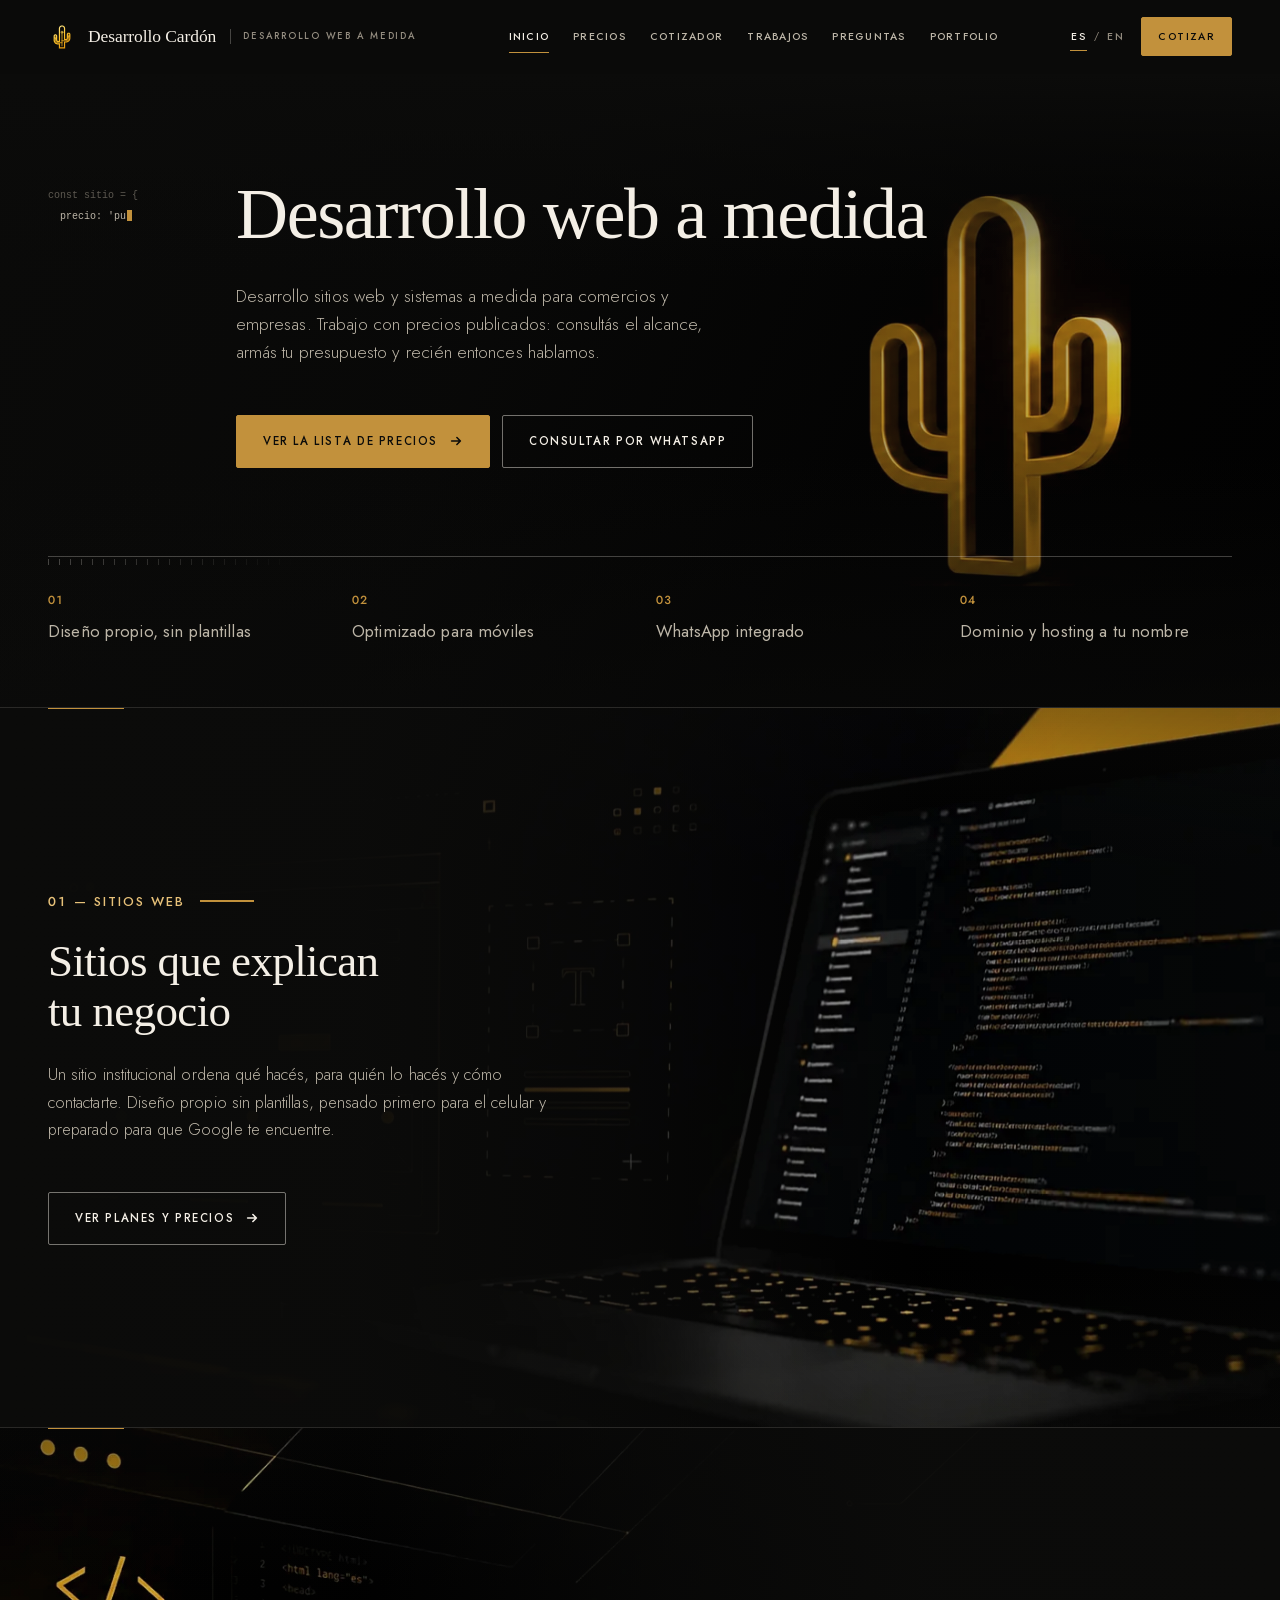
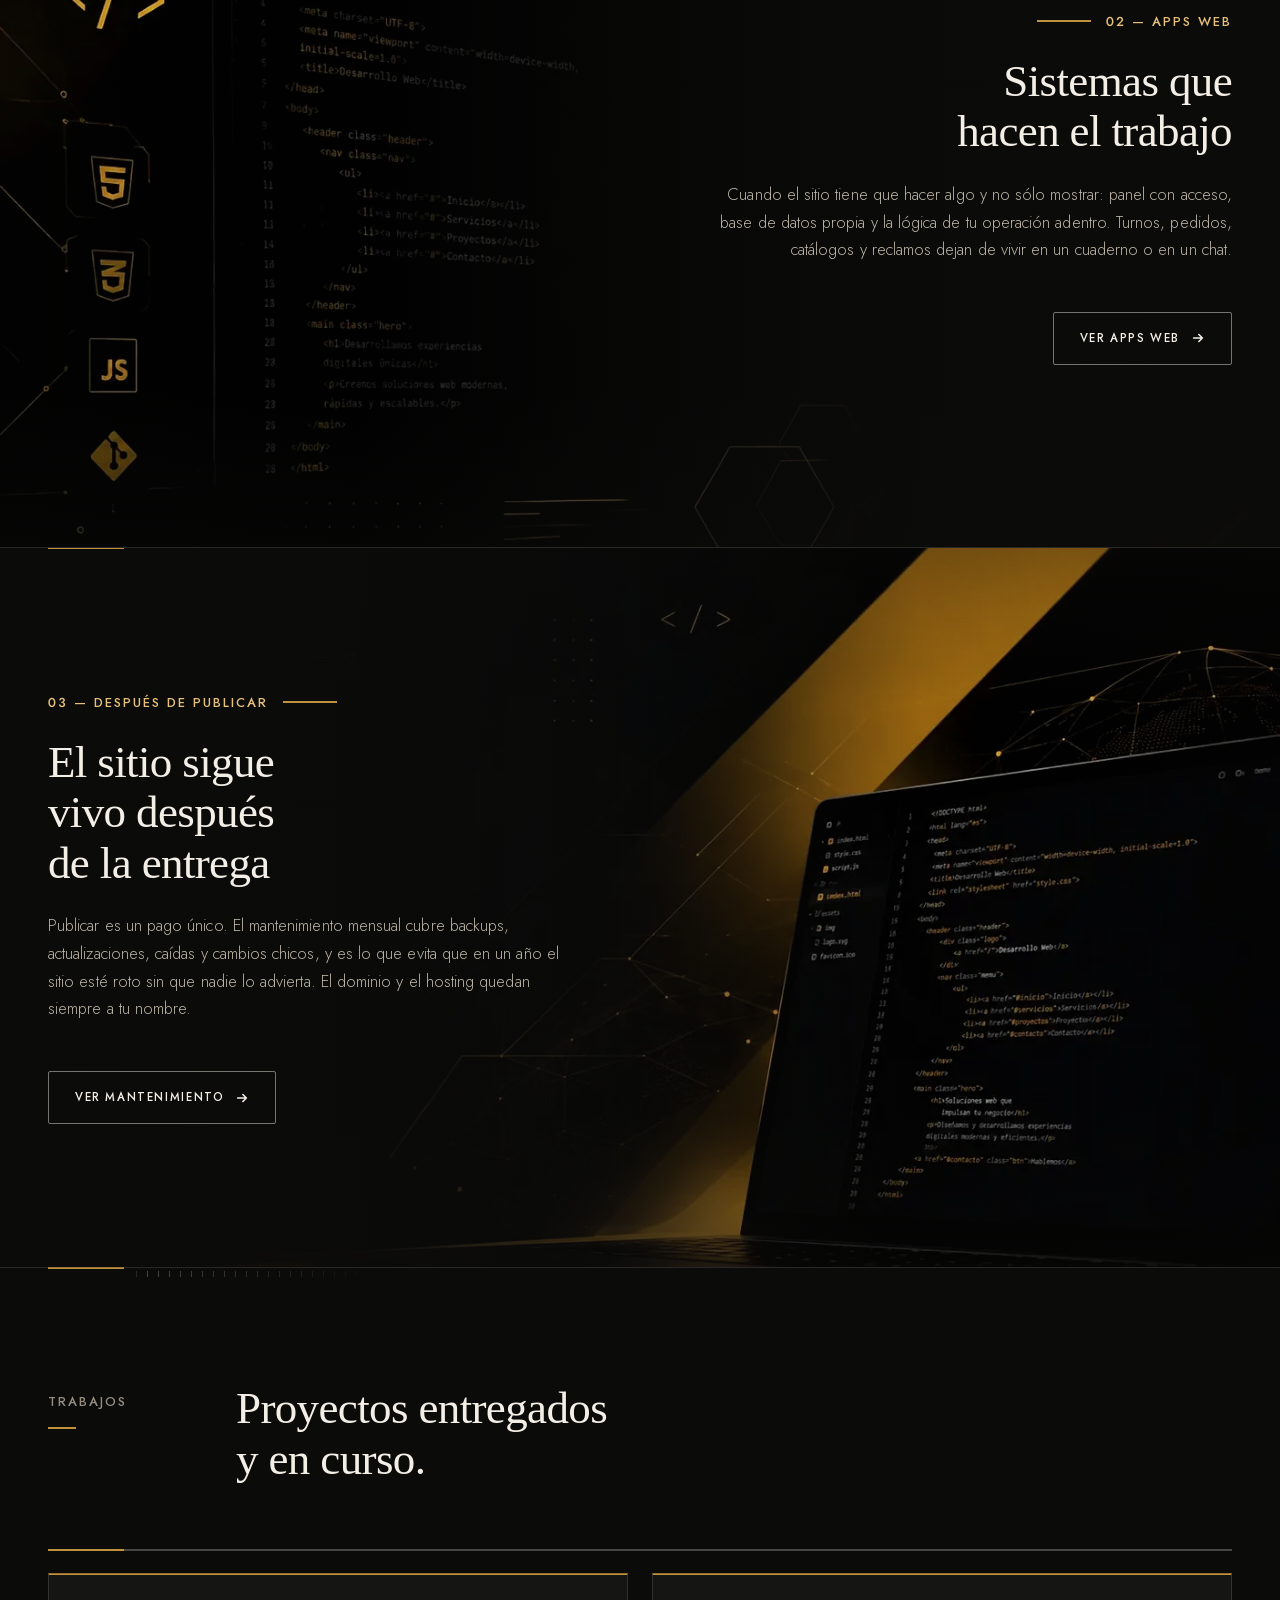
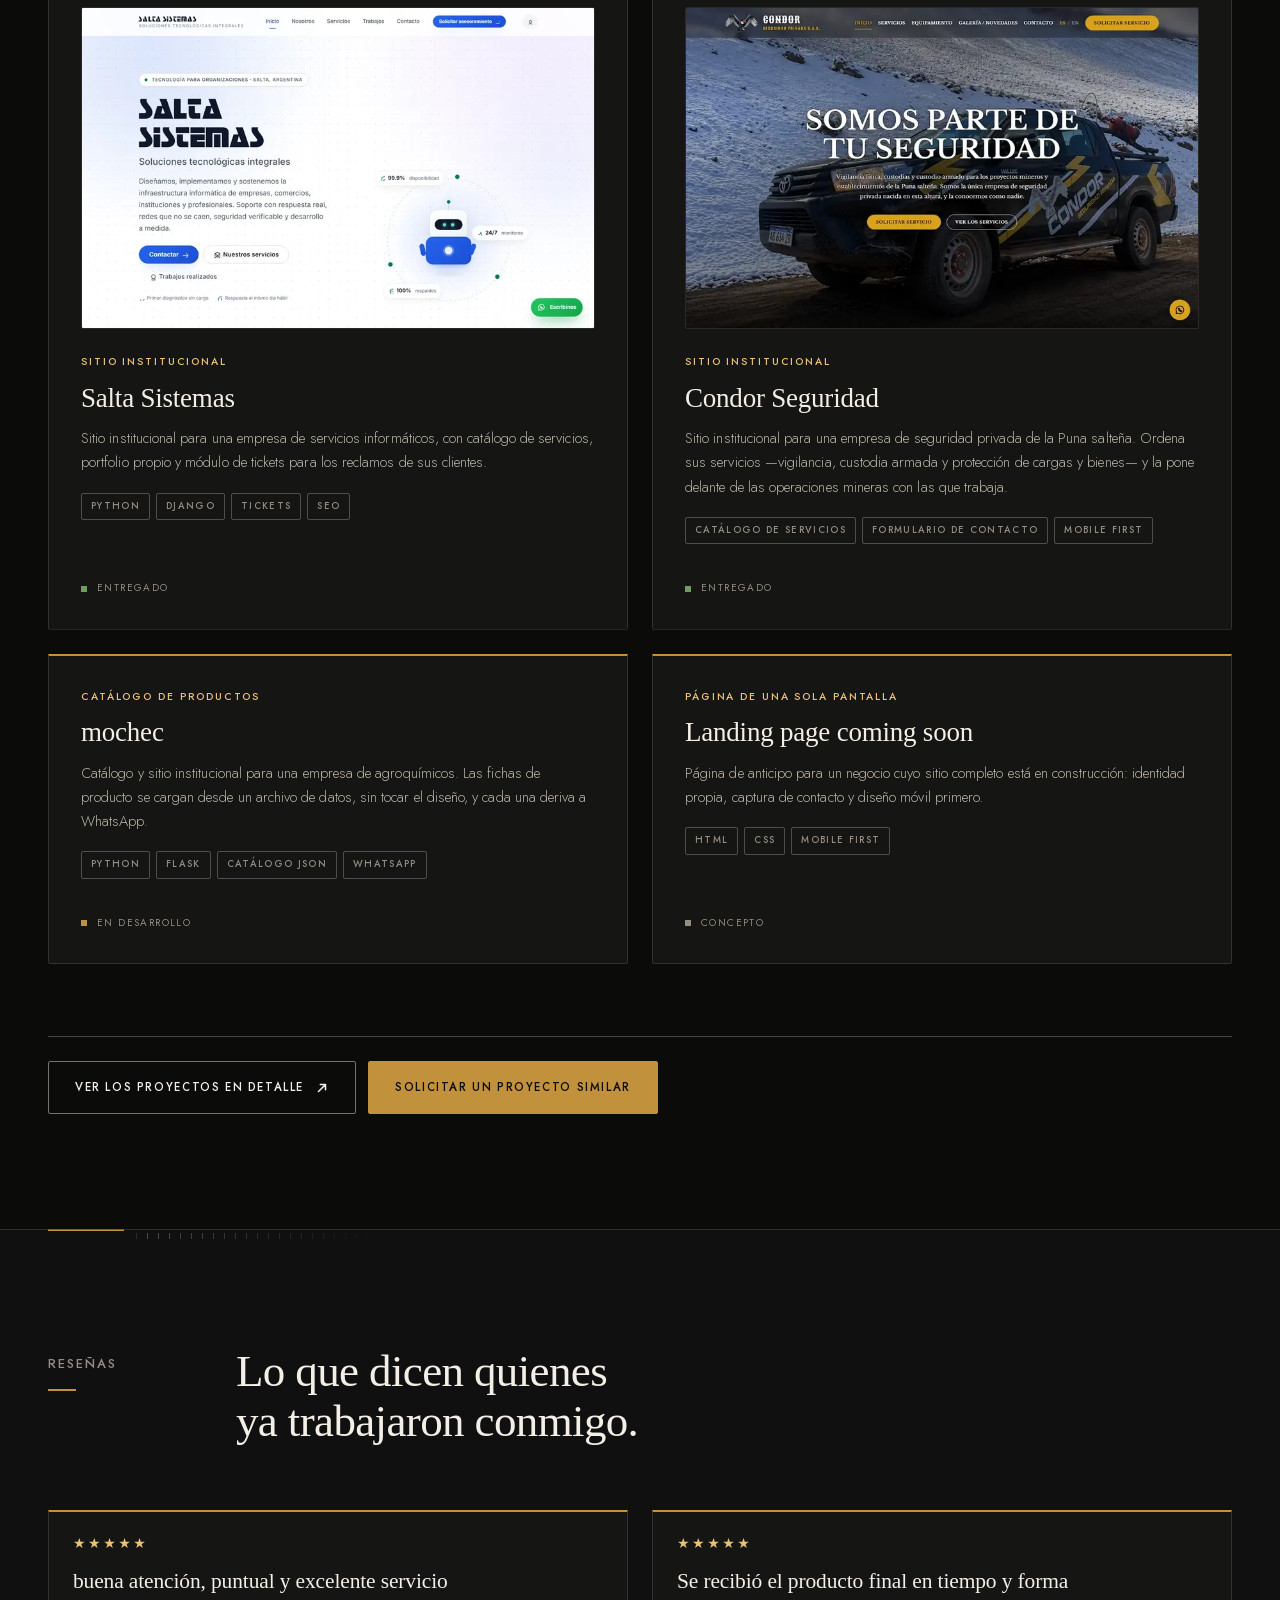
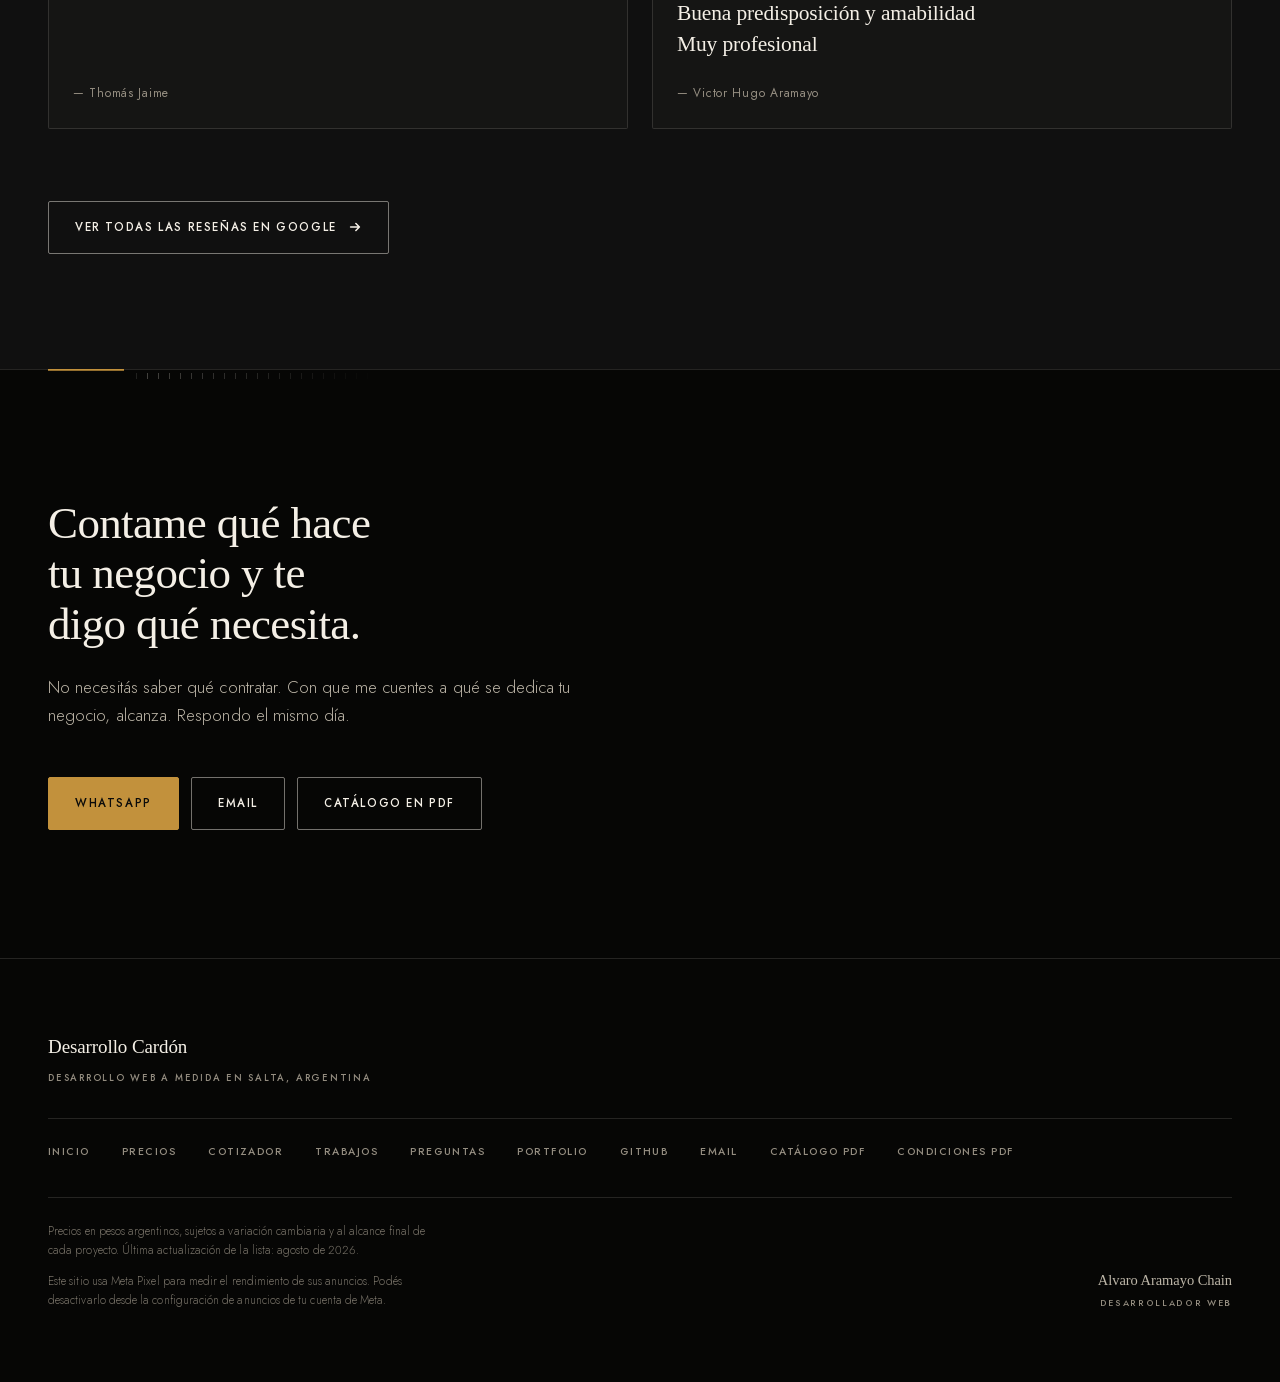
==== index.html @ 689a46a3 "Trabajos: separa lo entregado de lo que sigue en curso El titulo decia 'Proyectos realizados' con mo" ====
<!DOCTYPE html>
<html lang="es" class="no-js">
<head>
<meta charset="UTF-8">
<meta name="viewport" content="width=device-width, initial-scale=1.0">
<meta name="theme-color" content="#0B0B0A">

<title>Desarrollo web y sistemas a medida en Salta | Desarrollo Cardón</title>
<meta name="description" content="Desarrollo de sitios web institucionales y sistemas a medida para comercios y empresas, con precios publicados. Salta, Argentina.">
<link rel="canonical" href="https://desarrollocardon.com/">

<meta property="og:type" content="website">
<meta property="og:locale" content="es_AR">
<meta property="og:site_name" content="Desarrollo Cardón — Desarrollo web a medida">
<meta property="og:title" content="Desarrollo web a medida">
<meta property="og:description" content="Sitios web y sistemas a medida para comercios y empresas. Precios publicados y cotizador en línea.">
<meta property="og:url" content="https://desarrollocardon.com/">
<meta property="og:image" content="https://desarrollocardon.com/assets/og-cover.jpg">
<meta property="og:image:width" content="1200">
<meta property="og:image:height" content="630">
<meta name="twitter:card" content="summary_large_image">
<meta name="twitter:title" content="Desarrollo web a medida">
<meta name="twitter:description" content="Sitios web y sistemas a medida para comercios y empresas. Precios publicados y cotizador en línea.">
<meta name="twitter:image" content="https://desarrollocardon.com/assets/og-cover.jpg">

<link rel="icon" href="assets/logo.svg" type="image/svg+xml">
<link rel="icon" href="assets/favicon.ico" sizes="32x32">
<link rel="icon" href="assets/favicon-32.png" sizes="32x32" type="image/png">
<link rel="icon" href="assets/favicon-16.png" sizes="16x16" type="image/png">
<link rel="apple-touch-icon" href="assets/apple-touch-icon.png">

<link rel="preload" href="assets/fonts/jost-var.woff2" as="font" type="font/woff2" crossorigin>
<link rel="stylesheet" href="styles.css">

<script>
  /* Marca que hay JS ANTES del primer pintado: el CSS de animaciones
     sólo se aplica bajo .js, así que si el JS falla o está bloqueado
     el contenido se ve igual en vez de quedar invisible. */
  document.documentElement.className = 'js';
  setTimeout(function () {
    var h = document.documentElement;
    if (!h.classList.contains('reveal-ready')) h.classList.add('motion-off');
  }, 2500);
</script>

<!-- Meta Pixel. Va debajo del guardia de .js, que tiene que correr
     antes del primer pintado, y con defer para no bloquear el parseo.
     Registra PageView y los eventos del cotizador; el detalle esta en
     assets/metapixel.js. Este si deja cookie propia (_fbp). -->
<script defer src="assets/metapixel.js"></script>

<!-- Analitica. Va con defer: no bloquea la primera pintada ni cambia el
     orden de i18n.js y script.js, que siguen al final del body. Umami no
     usa cookies ni localStorage; el pixel de Meta, que va arriba, si deja
     una cookie propia. -->
<script defer src="https://cloud.umami.is/script.js" data-website-id="14271b89-4196-429c-a2cd-51047de8d7f0"></script>

<!-- Google tag (gtag.js) -->
<script async src="https://www.googletagmanager.com/gtag/js?id=AW-18130847876"></script>
<script>
  window.dataLayer = window.dataLayer || [];
  function gtag(){dataLayer.push(arguments);}
  gtag('js', new Date());
  gtag('config', 'AW-18130847876');
</script>

<!-- Event snippet for Contacto conversion page -->
<script>
function gtag_report_conversion(url) {
  var callback = function () {
    if (typeof(url) != 'undefined') {
      window.location = url;
    }
  };
  gtag('event', 'conversion', {
      'send_to': 'AW-18130847876/-tq5CPLGzqEdEISRu8VD',
      'event_callback': callback
  });
  return false;
}
</script>

<!-- Conversion "Contacto" de Google Ads en los enlaces de WhatsApp. Todos
     abren en pestana nueva, asi que se registra con un listener delegado
     que no frena la navegacion; cubre tambien los que arma script.js. -->
<script>
  document.addEventListener('click', function (ev) {
    var a = ev.target && ev.target.closest ? ev.target.closest('a[href]') : null;
    if (!a) return;
    var href = (a.getAttribute('href') || '').toLowerCase();
    if (/wa\.me|api\.whatsapp\.com|web\.whatsapp\.com/.test(href)) {
      gtag('event', 'conversion', { 'send_to': 'AW-18130847876/-tq5CPLGzqEdEISRu8VD' });
    }
  }, true);
</script>
</head>
<body>

<a class="skip" href="#contenido">Saltar al contenido</a>
<div class="rule-top" aria-hidden="true"><span id="progressBar"></span></div>

<header class="nav" id="nav">
  <div class="nav-inner">
    <a class="brand" href="./">
      <img class="brand-mark" src="assets/logo.svg" alt=""
           width="28" height="28" decoding="async">
      Desarrollo Cardón <span class="brand-thin">Desarrollo web a medida</span>
    </a>

    <button type="button" class="nav-toggle" id="navToggle"
            aria-expanded="false" aria-controls="menuPrincipal" aria-label="Menú">
      <span aria-hidden="true"></span><span aria-hidden="true"></span>
    </button>

    <nav class="menu" id="menuPrincipal" aria-label="Navegación principal">
      <a class="menu-b menu-link is-active" href="./" aria-current="page">Inicio</a>
      <a class="menu-b menu-link" href="precios/">Precios</a>
      <a class="menu-b menu-link" href="cotizador/">Cotizador</a>
      <a class="menu-b menu-link" href="trabajos/">Trabajos</a>
      <a class="menu-b menu-link" href="preguntas/">Preguntas</a>
      <a class="menu-b menu-link" href="https://alvaroaramayochain.github.io/" target="_blank" rel="noopener">Portfolio</a>
    </nav>

    <div class="nav-end">
      <div class="lang" role="group" aria-label="Idioma">
        <button type="button" class="lang-b" data-lang="es" lang="es">ES</button>
        <span class="lang-sep" aria-hidden="true">/</span>
        <button type="button" class="lang-b" data-lang="en" lang="en">EN</button>
      </div>
      <a class="btn btn-solid btn-sm" href="cotizador/">Cotizar</a>
    </div>
  </div>
</header>

<main id="contenido">

<section class="hero" id="top">
  <div class="hero-bg" aria-hidden="true">
    <img src="assets/bg/hero-marca.webp"
         srcset="assets/bg/hero-marca-1600.webp 1600w, assets/bg/hero-marca.webp 2560w"
         sizes="100vw" width="2560" height="1080" alt="" fetchpriority="high" decoding="async">
  </div>
  <div class="hero-in">
  <div class="hero-say">
    <div class="hero-code" id="heroCode" data-reveal="rise" aria-hidden="true"></div>

    <h1 class="display" data-reveal="mask">Desarrollo web a medida</h1>

    <p class="lead" data-reveal="rise" data-delay="1">
      Desarrollo sitios web y sistemas a medida para comercios y empresas.
      Trabajo con precios publicados: consultás el alcance, armás tu presupuesto
      y recién entonces hablamos.
    </p>

    <div class="hero-actions" data-reveal="rise" data-delay="2">
      <a class="btn btn-gold" href="precios/">
        Ver la lista de precios
        <svg class="ico-out" viewBox="0 0 16 16" aria-hidden="true"><path d="M3 8h10M9 4l4 4-4 4"/></svg>
      </a>
      <a class="btn btn-line" href="https://wa.me/543874832897?text=Hola%21%20Quiero%20consultar%20por%20un%20sitio%20web" target="_blank" rel="noopener" data-wa-en="Hi! I'd like to enquire about a website" data-umami-event="whatsapp">Consultar por WhatsApp</a>
    </div>
  </div>

  <ul class="hero-band" aria-label="Qué incluye el trabajo">
    <li data-reveal="rise" data-delay="0">Diseño propio, sin plantillas</li>
    <li data-reveal="rise" data-delay="1">Optimizado para móviles</li>
    <li data-reveal="rise" data-delay="2">WhatsApp integrado</li>
    <li data-reveal="rise" data-delay="3">Dominio y hosting a tu nombre</li>
  </ul>
  </div>
</section>

<section class="shot" id="sitios-info">
  <div class="shot-bg" aria-hidden="true">
    <img src="assets/bg/sitios.webp"
         srcset="assets/bg/sitios-1600.webp 1600w, assets/bg/sitios.webp 3200w"
         sizes="100vw" width="3200" height="1800" alt="" loading="lazy" decoding="async">
  </div>
  <div class="wrap shot-in">
    <p class="sec-idx" data-reveal="rise">01 — Sitios web</p>
    <h2 class="display-2" data-reveal="mask">Sitios que explican tu negocio</h2>
    <p class="shot-note" data-reveal="rise" data-delay="1">Un sitio institucional ordena qué hacés, para quién lo hacés y cómo contactarte. Diseño propio sin plantillas, pensado primero para el celular y preparado para que Google te encuentre.</p>
    <div class="shot-cta" data-reveal="rise" data-delay="2">
      <a class="btn btn-line" href="precios/#sitios">Ver planes y precios
        <svg class="ico-out" viewBox="0 0 16 16" aria-hidden="true"><path d="M3 8h10M9 4l4 4-4 4"/></svg>
      </a>
    </div>
  </div>
</section>

<section class="shot shot-alt" id="apps-info">
  <div class="shot-bg" aria-hidden="true">
    <img src="assets/bg/apps.webp"
         srcset="assets/bg/apps-1600.webp 1600w, assets/bg/apps.webp 3200w"
         sizes="100vw" width="3200" height="1800" alt="" loading="lazy" decoding="async">
  </div>
  <div class="wrap shot-in">
    <p class="sec-idx" data-reveal="rise">02 — Apps web</p>
    <h2 class="display-2" data-reveal="mask">Sistemas que hacen el trabajo</h2>
    <p class="shot-note" data-reveal="rise" data-delay="1">Cuando el sitio tiene que hacer algo y no sólo mostrar: panel con acceso, base de datos propia y la lógica de tu operación adentro. Turnos, pedidos, catálogos y reclamos dejan de vivir en un cuaderno o en un chat.</p>
    <div class="shot-cta" data-reveal="rise" data-delay="2">
      <a class="btn btn-line" href="precios/#apps">Ver apps web
        <svg class="ico-out" viewBox="0 0 16 16" aria-hidden="true"><path d="M3 8h10M9 4l4 4-4 4"/></svg>
      </a>
    </div>
  </div>
</section>

<section class="shot" id="hosting-info">
  <div class="shot-bg" aria-hidden="true">
    <img src="assets/bg/hosting.webp"
         srcset="assets/bg/hosting-1600.webp 1600w, assets/bg/hosting.webp 3200w"
         sizes="100vw" width="3200" height="1800" alt="" loading="lazy" decoding="async">
  </div>
  <div class="wrap shot-in">
    <p class="sec-idx" data-reveal="rise">03 — Después de publicar</p>
    <h2 class="display-2" data-reveal="mask">El sitio sigue vivo después de la entrega</h2>
    <p class="shot-note" data-reveal="rise" data-delay="1">Publicar es un pago único. El mantenimiento mensual cubre backups, actualizaciones, caídas y cambios chicos, y es lo que evita que en un año el sitio esté roto sin que nadie lo advierta. El dominio y el hosting quedan siempre a tu nombre.</p>
    <div class="shot-cta" data-reveal="rise" data-delay="2">
      <a class="btn btn-line" href="precios/#hosting">Ver mantenimiento
        <svg class="ico-out" viewBox="0 0 16 16" aria-hidden="true"><path d="M3 8h10M9 4l4 4-4 4"/></svg>
      </a>
    </div>
  </div>
</section>
<section class="band" id="trabajos" aria-labelledby="h-trab">
  <div class="wrap">
    <header class="sec">
      <p class="sec-idx" data-reveal="rise">Trabajos</p>
      <h2 id="h-trab" class="display-2" data-reveal="mask">Proyectos entregados y en curso.</h2>
    </header>

    <div class="works" data-stagger>

      <article class="work">
        <div class="work-shot">
          <img src="assets/trabajos/salta-sistemas.webp"
               srcset="assets/trabajos/salta-sistemas-800.webp 800w, assets/trabajos/salta-sistemas.webp 1200w"
               sizes="(min-width:840px) 560px, 88vw" alt="Salta Sistemas: captura del sitio institucional con módulo de tickets"
               width="1200" height="750" loading="lazy" decoding="async">
        </div>
        <p class="work-kind">Sitio institucional</p>
        <h3 class="work-name">Salta Sistemas</h3>
        <p class="work-desc">Sitio institucional para una empresa de servicios informáticos, con catálogo de servicios, portfolio propio y módulo de tickets para los reclamos de sus clientes.</p>
        <ul class="work-tags"><li>Python</li><li>Django</li><li>Tickets</li><li>SEO</li></ul>
        <p class="work-state"><span class="work-dot is-done" aria-hidden="true"></span>Entregado</p>
      </article>

      <article class="work">
        <div class="work-shot">
          <img src="assets/trabajos/condor-seguridad.webp"
               srcset="assets/trabajos/condor-seguridad-800.webp 800w, assets/trabajos/condor-seguridad.webp 1200w"
               sizes="(min-width:840px) 560px, 88vw" alt="Condor Seguridad: captura del sitio institucional"
               width="1200" height="750" loading="lazy" decoding="async">
        </div>
        <p class="work-kind">Sitio institucional</p>
        <h3 class="work-name">Condor Seguridad</h3>
        <p class="work-desc">Sitio institucional para una empresa de seguridad privada de la Puna salteña. Ordena sus servicios —vigilancia, custodia armada y protección de cargas y bienes— y la pone delante de las operaciones mineras con las que trabaja.</p>
        <ul class="work-tags"><li>Catálogo de servicios</li><li>Formulario de contacto</li><li>Mobile first</li></ul>
        <p class="work-state"><span class="work-dot is-done" aria-hidden="true"></span>Entregado</p>
      </article>

      <article class="work">
        <p class="work-kind">Catálogo de productos</p>
        <h3 class="work-name">mochec</h3>
        <p class="work-desc">Catálogo y sitio institucional para una empresa de agroquímicos. Las fichas de producto se cargan desde un archivo de datos, sin tocar el diseño, y cada una deriva a WhatsApp.</p>
        <ul class="work-tags"><li>Python</li><li>Flask</li><li>Catálogo JSON</li><li>WhatsApp</li></ul>
        <p class="work-state"><span class="work-dot is-wip" aria-hidden="true"></span>En desarrollo</p>
      </article>

      <article class="work">
        <p class="work-kind">Página de una sola pantalla</p>
        <h3 class="work-name">Landing page coming soon</h3>
        <p class="work-desc">Página de anticipo para un negocio cuyo sitio completo está en construcción: identidad propia, captura de contacto y diseño móvil primero.</p>
        <ul class="work-tags"><li>HTML</li><li>CSS</li><li>Mobile first</li></ul>
        <p class="work-state"><span class="work-dot is-concept" aria-hidden="true"></span>Concepto</p>
      </article>

    </div>

    <div class="works-foot">
      <a class="btn btn-line" href="trabajos/">
        Ver los proyectos en detalle
        <svg class="ico-out" viewBox="0 0 16 16" aria-hidden="true"><path d="M4 12L12 4M12 4H6M12 4V10"/></svg>
      </a>
      <a class="btn btn-gold" href="https://wa.me/543874832897?text=Hola%21%20Vi%20tus%20trabajos%20y%20quiero%20consultar%20por%20algo%20parecido" target="_blank" rel="noopener" data-wa-en="Hi! I saw your work and I'd like something similar" data-umami-event="whatsapp">Solicitar un proyecto similar</a>
    </div>
  </div>
</section><section class="band band-soft" id="resenas" aria-labelledby="h-res">
  <div class="wrap">
    <header class="sec">
      <p class="sec-idx" data-reveal="rise">Reseñas</p>
      <h2 id="h-res" class="display-2" data-reveal="mask">Lo que dicen quienes ya trabajaron conmigo.</h2>
    </header>

    <div class="reviews">
      <article class="rev" data-reveal="rise" data-delay="1">
        <p class="rev-stars" aria-label="5 de 5 estrellas"><span aria-hidden="true">★★★★★</span></p>
        <blockquote class="rev-quote">buena atención, puntual y excelente servicio</blockquote>
        <p class="rev-who">Thomás Jaime</p>
      </article>

      <article class="rev" data-reveal="rise" data-delay="2">
        <p class="rev-stars" aria-label="5 de 5 estrellas"><span aria-hidden="true">★★★★★</span></p>
        <blockquote class="rev-quote">Se recibió el producto final en tiempo y forma<br>Buena predisposición y amabilidad<br>Muy profesional</blockquote>
        <p class="rev-who">Victor Hugo Aramayo</p>
      </article>
    </div>

    <div class="sec-cta" data-reveal="rise" data-delay="3">
      <a class="btn btn-line" href="https://g.page/r/CV3smKA670ODEAI/review" target="_blank" rel="noopener" data-umami-event="resenas-google">
        Ver todas las reseñas en Google
        <svg class="ico-out" viewBox="0 0 16 16" aria-hidden="true"><path d="M3 8h10M9 4l4 4-4 4"/></svg>
      </a>
    </div>
  </div>
</section><section class="close" id="contacto" aria-labelledby="h-close">
  <div class="wrap close-in">
    <h2 id="h-close" class="display-2" data-reveal="mask">Contame qué hace tu negocio y te digo qué necesita.</h2>
    <p class="close-note" data-reveal="rise" data-delay="1">
      No necesitás saber qué contratar. Con que me cuentes a qué se dedica tu negocio,
      alcanza. Respondo el mismo día.
    </p>
    <div class="close-actions" data-reveal="rise" data-delay="2">
      <a class="btn btn-gold" href="https://wa.me/543874832897?text=Hola%21%20Quiero%20consultar%20por%20un%20sitio%20web" target="_blank" rel="noopener" data-wa-en="Hi! I'd like to ask about a website" data-umami-event="whatsapp">WhatsApp</a>
      <a class="btn btn-line" href="mailto:contacto@desarrollocardon.com?subject=Consulta%20por%20servicios%20web" data-mail-en="Enquiry about web services">Email</a>
      <a class="btn btn-line" href="catalogo.pdf" target="_blank" rel="noopener" data-umami-event="catalogo-pdf">Catálogo en PDF</a>
    </div>
  </div>
</section>
</main>

<a class="wafab" id="waFab" href="https://wa.me/543874832897?text=Hola%21%20Quiero%20consultar%20por%20un%20sitio%20web"
   target="_blank" rel="noopener" aria-label="Escribirme por WhatsApp" data-wa-en="Hi! I'd like to enquire about a website" data-umami-event="whatsapp">
  <svg viewBox="0 0 24 24" aria-hidden="true"><path d="M12 2a10 10 0 0 0-8.6 15.1L2 22l5-1.3A10 10 0 1 0 12 2zm5.3 14.1c-.2.6-1.3 1.2-1.8 1.2-.5.1-1 .1-1.7-.1-.4-.1-.9-.3-1.5-.6-2.6-1.2-4.3-3.9-4.5-4.1-.1-.2-1-1.4-1-2.6s.6-1.8.9-2.1c.2-.2.5-.3.7-.3h.5c.2 0 .4 0 .6.5l.8 1.9c.1.2.1.4 0 .6l-.3.5-.4.4c-.1.1-.3.3-.1.6.1.3.6 1.1 1.4 1.8 1 .9 1.8 1.1 2 1.2.3.1.4.1.6-.1l.8-1c.2-.2.4-.2.6-.1l1.8.9c.2.1.4.2.5.3s.1.6-.1 1.2z"/></svg>
  <span>WhatsApp</span>
</a>

<footer>
  <div class="wrap foot-in">
    <p class="foot-name">Desarrollo Cardón<span>Desarrollo web a medida en Salta, Argentina</span></p>
    <nav class="foot-links" aria-label="Enlaces">
      <a href="./">Inicio</a>
      <a href="precios/">Precios</a>
      <a href="cotizador/">Cotizador</a>
      <a href="trabajos/">Trabajos</a>
      <a href="preguntas/">Preguntas</a>
      <a href="https://alvaroaramayochain.github.io/" target="_blank" rel="noopener">Portfolio</a>
      <a href="https://github.com/AlvaroAramayoChain" target="_blank" rel="noopener">GitHub</a>
      <a href="mailto:contacto@desarrollocardon.com?subject=Consulta%20por%20servicios%20web" data-mail-en="Enquiry about web services">Email</a>
      <a href="catalogo.pdf" target="_blank" rel="noopener" data-umami-event="catalogo-pdf">Catálogo PDF</a>
      <a href="condiciones.pdf" target="_blank" rel="noopener" data-umami-event="condiciones-pdf">Condiciones PDF</a>
    </nav>
    <div class="foot-end">
      <div class="foot-fine">
        <p class="foot-legal">Precios en pesos argentinos, sujetos a variación cambiaria y al alcance final de cada proyecto. Última actualización de la lista: agosto de 2026.</p>
        <p class="foot-legal foot-priv">Este sitio usa Meta Pixel para medir el rendimiento de sus anuncios. Podés desactivarlo desde la configuración de anuncios de tu cuenta de Meta.</p>
      </div>
      <p class="foot-by">Alvaro Aramayo Chain<span>Desarrollador web</span></p>
    </div>
  </div>
</footer>

<script src="assets/i18n.js"></script>
<script src="script.js" defer></script>

<script type="application/ld+json">
{
  "@context": "https://schema.org",
  "@type": "ProfessionalService",
  "@id": "https://desarrollocardon.com/#negocio",
  "name": "Desarrollo Cardón",
  "alternateName": "Desarrollo Cardón — Desarrollo web a medida",
  "founder": { "@type": "Person", "name": "Alvaro Aramayo Chain", "jobTitle": "Desarrollador web" },
  "description": "Desarrollo de sitios web y sistemas a medida para comercios y empresas, con precios publicados.",
  "url": "https://desarrollocardon.com/",
  "image": "https://desarrollocardon.com/assets/og-cover.jpg",
  "email": "contacto@desarrollocardon.com",
  "telephone": "+543874832897",
  "priceRange": "$$",
  "areaServed": [
    { "@type": "City", "name": "Salta" },
    { "@type": "Country", "name": "Argentina" }
  ],
  "address": { "@type": "PostalAddress", "addressLocality": "Salta", "addressRegion": "Salta", "addressCountry": "AR" },
  "sameAs": [
    "https://github.com/AlvaroAramayoChain",
    "https://alvaroaramayochain.github.io/"
  ]
}
</script>
</body>
</html>
---- styles.css ----
/* ===========================================================
   ALVARO ARAMAYO CHAIN — Desarrollo web
   Dirección de diseño: ÍNDICE

   El negocio vende una sola cosa que nadie más ofrece: los precios
   están publicados. El diseño existe para que eso se vea antes de
   leerlo. De ahí sale todo el sistema:

   · TINTA Y LATÓN. Carbón cálido de base, texto hueso (nunca blanco
     puro: el blanco puro sobre negro es la firma de la plantilla) y
     un solo acento de latón. El latón dice valor, moneda, oficio.
   · DOS FAMILIAS. Serif old-style para titulares y nombres de plan;
     Jost geométrica para interfaz y para TODOS los números. El
     contraste entre las dos es la identidad, no un adorno.
   · RIEL AL MARGEN. Los rótulos numerados salen de la columna de
     texto y viven en un margen propio. Composición editorial
     asimétrica, no bloques centrados.
   · REGLA GRADUADA. Cada sección abre con una barra de latón y
     marcas de medición. Es el motivo de la casa y significa algo:
     medido, publicado, sin adivinanzas.
   · FILETES DE 1px COMO MATERIAL. Radio de 2px. Sin vidrio, sin
     glows, sin manchas de degradado. Es un índice, no una burbuja.
   =========================================================== */

/* ---------- TIPOGRAFÍA AUTOALOJADA ----------
   Jost va primero, antes que Century Gothic: es la única forma de que
   todos vean lo mismo. Un archivo variable de 27 KB, sin recursos
   externos: el sitio no depende de nadie. */
@font-face{
  font-family:'Jost';
  src:url('assets/fonts/jost-var.woff2') format('woff2-variations'),
      url('assets/fonts/jost-var.woff2') format('woff2');
  font-weight:300 700;
  font-style:normal;
  font-display:swap;
}

/* ---------- TOKENS ---------- */
:root{
  /* superficies: carbón cálido en capas. La profundidad sale del
     valor, nunca de un degradado decorativo */
  --ink:       #0B0B0A;
  --ink-2:     #101010;   /* banda apenas levantada */
  --ink-3:     #060605;   /* banda hundida */
  --surface:   #151514;   /* panel */
  --surface-2: #1E1E1C;   /* panel en estado activo */

  /* texto: hueso, no blanco. Es la decisión de color más importante
     del sitio y la que más lo aleja de una plantilla */
  --bone:      #F4EFE6;
  --bone-2:    #BDB6A8;
  --bone-3:    #948D80;   /* rótulos */

  /* filetes: hueso a baja opacidad. Son el material del sitio */
  --line:      rgba(244,239,230,.13);
  --line-2:    rgba(244,239,230,.26);
  --line-3:    rgba(244,239,230,.46);
  --line-full: rgba(244,239,230,.88);

  /* latón: aparece poco y siempre informa. Nunca rellena una sección */
  --brass:     #C2913C;
  --brass-hi:  #E7C179;   /* sobre tinta, para texto chico */
  --brass-dp:  #7E5C1F;
  --brass-wash:rgba(194,145,60,.075);
  --on-brass:  #0B0B0A;   /* el botón primario lleva texto de tinta */

  /* estados */
  --ok:        #6E9C63;
  --warn:      #C09140;

  /* dos familias y nada más.
     Serif old-style: Iowan y Palatino cubren Mac y Windows, Georgia
     cubre el resto. Todas son de proporción humanista y ninguna
     necesita descargarse. */
  --serif:'Iowan Old Style','Palatino Linotype',Palatino,'Book Antiqua',
          Georgia,'Times New Roman',serif;
  --sans:'Jost','Century Gothic','URW Gothic',system-ui,-apple-system,
         'Segoe UI',sans-serif;
  /* tercera familia, de uso unico: la columna de codigo del hero. El codigo
     escrito en una geometrica no se lee como codigo y no alinea. */
  --mono:ui-monospace,'SF Mono','Cascadia Mono','Segoe UI Mono',Consolas,
         'Liberation Mono',Menlo,monospace;

  /* ritmo vertical */
  --s1:4px;  --s2:8px;  --s3:12px; --s4:16px;
  --s5:24px; --s6:32px; --s7:48px; --s8:72px;
  --s9:104px; --s10:140px;

  --r:2px;
  --pad:28px;
  --maxw:1240px;
  --rail:168px;           /* el margen numerado */

  --t-fast:.16s;
  --t-mid:.34s;
  --t-slow:.7s;
  --ease:cubic-bezier(.22,.68,.28,1);
  --ease-out:cubic-bezier(.16,1,.3,1);
}

*{box-sizing:border-box;}
html{
  scroll-behavior:smooth;scroll-padding-top:96px;
  background:var(--ink);
  -webkit-text-size-adjust:100%;
}
body{
  margin:0;background:var(--ink);color:var(--bone-2);
  font-family:var(--sans);
  font-size:16px;line-height:1.65;font-weight:400;
  letter-spacing:.004em;
  -webkit-font-smoothing:antialiased;-moz-osx-font-smoothing:grayscale;
  overflow-x:hidden;
  font-variant-numeric:tabular-nums;
}
h1,h2,h3{margin:0;font-weight:400;color:var(--bone);}
p{margin:0;}
ul,ol,dl,dd{margin:0;padding:0;}
li{list-style:none;}
a{color:inherit;text-decoration:none;}
button{font:inherit;color:inherit;background:none;border:0;cursor:pointer;}
fieldset{border:0;margin:0;padding:0;min-width:0;}
::selection{background:var(--brass);color:var(--on-brass);}

.wrap{max-width:var(--maxw);margin:0 auto;padding:0 var(--pad);}
.sr-only{
  position:absolute;width:1px;height:1px;padding:0;margin:-1px;
  overflow:hidden;clip:rect(0 0 0 0);white-space:nowrap;border:0;
}
.skip{
  position:absolute;left:-999px;top:0;z-index:200;
  background:var(--brass);color:var(--on-brass);
  padding:13px 20px;font-weight:500;
  font-size:12px;letter-spacing:.09em;text-transform:uppercase;
}
.skip:focus{left:8px;top:8px;}

/* ===========================================================
   ESCALA TIPOGRÁFICA
   Los titulares son serif: es lo primero que separa este sitio de
   una landing armada con componentes. Los números son geométricos
   y tabulares, porque los números acá son el producto.
   =========================================================== */
.display,.display-2{
  font-family:var(--serif);
  font-weight:400;color:var(--bone);
  text-wrap:balance;
}
.display{
  font-size:clamp(35px,5.9vw,72px);
  line-height:1.05;letter-spacing:-.019em;
}
.display-2{
  font-size:clamp(26px,3.7vw,45px);
  line-height:1.12;letter-spacing:-.014em;
}
.lead{
  font-weight:300;
  font-size:clamp(16.5px,1.35vw,19.5px);
  line-height:1.62;letter-spacing:.004em;
  color:var(--bone-2);
}

/* rótulo de índice: versalitas espaciadas en la geométrica. Etiqueta,
   nunca decora. Es la voz técnica que equilibra los titulares serif */
.eyebrow,.sec-idx,.ficha-cap,.quote-cap,.work-kind,.qbar-t{
  font-family:var(--sans);
  font-size:10.5px;font-weight:500;
  letter-spacing:.18em;text-transform:uppercase;
  color:var(--bone-3);
}

.num,.opt-p,.quote-total,.quote-usd,.row dd,.ficha-list b,.plan-meta b{
  font-family:var(--sans);
  font-variant-numeric:tabular-nums;
  font-feature-settings:'tnum' 1;
}

/* ---------- HILO DE PROGRESO ----------
   2px de latón arriba. Información de posición, no adorno. */
.rule-top{position:fixed;inset:0 0 auto;height:2px;z-index:90;pointer-events:none;}
/* la barra avanza con scaleX y no con width: cambiar el ancho recalcula
   layout en cada cuadro del scroll, escalar no */
.rule-top span{
  display:block;height:100%;width:100%;background:var(--brass);
  transform:scaleX(0);transform-origin:left center;will-change:transform;
}

/* ===========================================================
   NAV
   =========================================================== */
.nav{
  position:sticky;top:0;z-index:80;
  background:color-mix(in srgb,var(--ink) 84%,transparent);
  -webkit-backdrop-filter:blur(16px) saturate(1.15);
  backdrop-filter:blur(16px) saturate(1.15);
  border-bottom:1px solid transparent;
  transition:border-color var(--t-mid) var(--ease),background var(--t-mid);
}
@supports not (backdrop-filter:blur(1px)){ .nav{background:var(--ink);} }
.nav.is-stuck{
  border-bottom-color:var(--line);
  background:color-mix(in srgb,var(--ink) 97%,transparent);
}
.nav-inner{
  max-width:var(--maxw);margin:0 auto;padding:16px var(--pad);
  display:flex;align-items:center;gap:var(--s7);
}

/* el logotipo: nombre en serif, oficio en versalitas, separados por
   un filete. Un lockup, no un texto suelto */
.brand{
  display:inline-flex;align-items:center;gap:12px;
  font-family:var(--serif);
  font-size:17.5px;font-weight:400;letter-spacing:-.005em;color:var(--bone);
  white-space:nowrap;
}
/* La marca es el cardón: un archivo SVG, no una forma dibujada en CSS.
   Va la variante sólida del kit y no el isotipo completo, porque el isotipo
   tiene trazo fino y un </> en la base que a este tamaño se vuelven ruido;
   el propio manual pide 48px mínimos para esa versión.
   El amarillo del logo se respeta tal cual: es la marca, y la paleta del
   sitio no se toca. Por eso el hover no le cambia el color, sólo lo levanta
   apenas, que es lo que se puede hacer sin adulterar el gradiente. */
.brand-mark{
  width:28px;height:28px;flex:none;display:block;
  transition:transform var(--t-mid) var(--ease),filter var(--t-mid);
}
.brand:hover .brand-mark{filter:brightness(1.08);transform:translateY(-1px);}
.brand-thin{
  font-family:var(--sans);font-weight:500;
  font-size:9.5px;letter-spacing:.185em;text-transform:uppercase;
  color:var(--bone-3);
  border-left:1px solid var(--line-2);
  padding-left:12px;margin-left:2px;
  transition:color var(--t-fast);
}
.brand:hover .brand-thin{color:var(--bone-2);}

.nav-end{display:flex;align-items:center;gap:var(--s5);margin-left:var(--s5);}
.link-out{
  display:inline-flex;align-items:center;gap:7px;
  font-size:10.5px;font-weight:500;letter-spacing:.14em;text-transform:uppercase;
  color:var(--bone-3);transition:color var(--t-fast);
}
.link-out svg{width:11px;height:11px;fill:none;stroke:currentColor;stroke-width:1.6;
  stroke-linecap:round;stroke-linejoin:round;transition:transform var(--t-mid) var(--ease);}
.link-out:hover{color:var(--bone);}
.link-out:hover svg{transform:translate(2px,-2px);}

/* ---------- IDIOMA ---------- */
.lang{display:inline-flex;align-items:center;gap:7px;}
.lang-b{
  font-size:10.5px;font-weight:500;letter-spacing:.15em;
  color:var(--bone-3);padding:5px 1px;
  border-bottom:1px solid transparent;
  transition:color var(--t-fast),border-color var(--t-fast);
}
.lang-b:hover{color:var(--bone);}
.lang-b.on{color:var(--bone);border-bottom-color:var(--brass);}
.lang-sep{color:var(--bone-3);font-size:10px;}

/* ===========================================================
   MENÚ PRINCIPAL
   Seis destinos en una sola fila, sin desplegables. Versalitas
   espaciadas y un filete de latón que se dibuja al pasar el mouse; la
   página actual lo lleva puesto. No hay nada que abrir ni cerrar: cada
   elemento del menú es un destino real, y se llega en un clic.
   =========================================================== */
.menu{display:flex;align-items:center;gap:var(--s6);margin-left:auto;}
.menu-b{
  display:inline-flex;align-items:center;
  font-size:11px;font-weight:500;letter-spacing:.15em;text-transform:uppercase;
  color:var(--bone-2);
  padding:12px 0;white-space:nowrap;position:relative;
  transition:color var(--t-fast);
}
.menu-b::after{
  content:"";position:absolute;left:0;right:0;bottom:4px;height:1px;
  background:var(--brass);transform:scaleX(0);transform-origin:right;
  transition:transform var(--t-mid) var(--ease);
}
.menu-b:hover,.menu-link.is-active{color:var(--bone);}
.menu-b:hover::after,.menu-link.is-active::after{
  transform:scaleX(1);transform-origin:left;
}

/* botón de menú angosto: dos filetes, no un ícono genérico */
.nav-toggle{display:none;width:34px;height:34px;position:relative;margin-left:auto;}
.nav-toggle span{
  position:absolute;left:6px;width:22px;height:1.5px;background:var(--bone);
  transition:transform var(--t-mid) var(--ease),opacity var(--t-fast);
}
.nav-toggle span:first-child{top:13px;}
.nav-toggle span:last-child{top:20px;}
.nav-toggle[aria-expanded="true"] span:first-child{transform:translateY(3.5px) rotate(45deg);}
.nav-toggle[aria-expanded="true"] span:last-child{transform:translateY(-3.5px) rotate(-45deg);}

/* ===========================================================
   BOTONES
   Versalitas espaciadas, radio de 2px. El movimiento es de color y
   de relleno, nunca de escala: escalar un botón al pasar el mouse es
   el gesto que delata una plantilla.
   =========================================================== */
.btn{
  display:inline-flex;align-items:center;justify-content:center;gap:11px;
  padding:16px 26px;border-radius:var(--r);
  font-family:var(--sans);
  font-size:11.5px;font-weight:500;letter-spacing:.14em;text-transform:uppercase;
  white-space:nowrap;
  border:1px solid transparent;position:relative;isolation:isolate;
  transition:background var(--t-mid) var(--ease),color var(--t-fast),
             border-color var(--t-mid) var(--ease),box-shadow var(--t-mid) var(--ease);
}
.btn-sm{padding:10px 16px;font-size:10.5px;letter-spacing:.13em;}
.btn-full{width:100%;}

/* primario: latón lleno con texto de tinta. Es el único elemento
   completamente relleno del sitio, y por eso se ve desde lejos */
.btn-gold{background:var(--brass);color:var(--on-brass);border-color:var(--brass);}
.btn-gold:hover{
  background:var(--brass-hi);border-color:var(--brass-hi);
  box-shadow:0 12px 34px -18px var(--brass);
}
/* secundario: sólo filete. El relleno entra desde abajo */
.btn-line{border-color:var(--line-3);color:var(--bone);overflow:hidden;}
.btn-line::before{
  content:"";position:absolute;inset:0;z-index:-1;
  background:rgba(244,239,230,.06);
  transform:translateY(101%);
  transition:transform var(--t-mid) var(--ease-out);
}
.btn-line:hover{border-color:var(--bone-3);}
.btn-line:hover::before{transform:none;}
/* el de la nav: latón chico, siempre presente pero sin gritar */
.btn-solid{background:var(--brass);color:var(--on-brass);border-color:var(--brass);}
.btn-solid:hover{background:var(--brass-hi);border-color:var(--brass-hi);}

.ico-down,.ico-out{width:14px;height:14px;fill:none;stroke:currentColor;stroke-width:1.8;
  stroke-linecap:round;stroke-linejoin:round;transition:transform var(--t-mid) var(--ease);}
.btn:hover .ico-down{transform:translateY(3px);}
.btn:hover .ico-out{transform:translateX(3px);}

/* ===========================================================
   LA REGLA GRADUADA
   El motivo de la casa. Cada sección abre con una barra de latón
   corta seguida de marcas de medición que se apagan. No es un
   adorno: dice medido, publicado, sin adivinanzas. Se traza al
   entrar en pantalla y se queda quieta.
   =========================================================== */
.band,.close,.shot,.page-head{position:relative;}

.band::before,.close::before,.shot::before,.page-head::before{
  content:"";position:absolute;top:-1px;left:50%;
  transform:translateX(-50%);
  width:min(100% - var(--pad) * 2,var(--maxw) - var(--pad) * 2);
  height:2px;pointer-events:none;z-index:2;
  background:var(--brass);
  clip-path:inset(0 calc(100% - 76px) 0 0);
  transition:clip-path 1.05s var(--ease-out);
}
/* sin JS la barra ya está trazada; con JS arranca en cero y se dibuja */
.js .band::before,.js .close::before,.js .shot::before,.js .page-head::before{
  clip-path:inset(0 100% 0 0);
}
.js .band.is-seen::before,.js .close.is-seen::before,
.js .shot.is-seen::before,.js .page-head.is-seen::before{
  clip-path:inset(0 calc(100% - 76px) 0 0);
}

/* las marcas de medición continúan la barra y se desvanecen.
   .shot usa su ::after para el escrito sobre la foto, así que no las lleva */
.band::after,.close::after,.page-head::after{
  content:"";position:absolute;top:3px;left:50%;
  transform:translateX(-50%);
  width:min(100% - var(--pad) * 2,var(--maxw) - var(--pad) * 2);
  height:6px;pointer-events:none;z-index:2;
  background:repeating-linear-gradient(90deg,var(--line-2) 0 1px,transparent 1px 11px);
  -webkit-mask-image:linear-gradient(90deg,transparent 0 84px,#000 94px,transparent 330px);
  mask-image:linear-gradient(90deg,transparent 0 84px,#000 94px,transparent 330px);
  transition:opacity .85s var(--ease-out) .35s;
}
.js .band::after,.js .close::after,.js .page-head::after{opacity:0;}
.js .band.is-seen::after,.js .close.is-seen::after,.js .page-head.is-seen::after{opacity:1;}

/* ===========================================================
   HERO
   Titular serif grande contra mucho aire, y el rótulo de estado
   corrido al margen. La primera pantalla no explica: afirma.
   =========================================================== */
.hero{
  position:relative;isolation:isolate;overflow:hidden;
  padding:clamp(56px,8vw,104px) 0 clamp(44px,5vw,72px);
}
/* la columna de contenido sigue midiendo lo mismo que el resto del sitio;
   lo que cambia es que la seccion ahora va a ancho completo para que la
   foto sangre de borde a borde */
.hero-in{max-width:var(--maxw);margin:0 auto;padding:0 var(--pad);position:relative;}
.hero-bg{position:absolute;inset:0;z-index:-2;}
.hero-bg img{
  width:100%;height:100%;object-fit:cover;object-position:center;display:block;
  filter:brightness(.95) contrast(1.02) saturate(.88) hue-rotate(-4deg);
}
.hero::after{
  content:"";position:absolute;inset:0;z-index:-1;pointer-events:none;
  background:
    /* la foto emerge desde la nav y se apaga al pie, en vez de arrancar
       y cortarse con dos costuras horizontales */
    linear-gradient(180deg,var(--ink) 0%,rgba(11,11,10,.58) 11%,
                    rgba(11,11,10,0) 32%,rgba(11,11,10,0) 60%,
                    rgba(11,11,10,.52) 100%),
    /* placa en diagonal: el titular vive arriba a la izquierda y la
       diagonal dorada de la foto entra por abajo a la derecha, asi que
       casi no se pisan */
    linear-gradient(112deg,rgba(11,11,10,.93) 0%,rgba(11,11,10,.74) 38%,
                    rgba(11,11,10,.30) 66%,rgba(11,11,10,.10) 100%);
}
.hero-say{position:relative;}
/* flex y no inline-flex: en inline-flex la caja se dimensiona a su contenido,
   y el texto largo del rotulo estiraba el documento mas alla de la pantalla
   del celular. Como flex queda atada al ancho del contenedor y el texto parte. */
.eyebrow{display:flex;align-items:flex-start;gap:11px;margin-bottom:var(--s5);}

/* ---------- COLUMNA DE CÓDIGO ----------
   Ocupa el margen del hero, donde antes iba el rótulo de estado: es "el
   costado izquierdo del titular". Se escribe y se borra sola.
   Es la única animación en bucle del sitio, y va en contra de la regla de
   la casa a pedido expreso. Para que no cheapee el conjunto se la mantiene
   chica, en tono bajo y en el margen: acompaña al titular, no le compite.
   Con prefers-reduced-motion queda un bloque fijo, sin movimiento. */
.hero-code{
  font-family:var(--mono);
  font-size:10px;line-height:2.05;letter-spacing:0;
  color:var(--bone-3);
  white-space:pre;
  margin-bottom:var(--s5);
}
/* la caja reserva sus cuatro filas: al escribirse y borrarse no empuja
   al titular ni un pixel */
.js .hero-code{min-height:calc(4 * 2.05em);}
.hero-code .cl{display:block;min-height:1em;opacity:.6;}
.hero-code .cl.activa{opacity:1;color:var(--bone-2);}
.hero-code .cl.activa::after{
  content:"";display:inline-block;
  width:.5em;height:1.05em;vertical-align:-.2em;margin-left:1px;
  background:var(--brass);
  animation:cursor 1.05s steps(1) infinite;
}
@keyframes cursor{50%{opacity:0;}}
.hero .display{max-width:20ch;}
.lead{margin-top:var(--s5);max-width:49ch;}
.hero-actions{margin-top:var(--s7);display:flex;gap:var(--s3);flex-wrap:wrap;}

/* ---------- FRANJA DE GARANTÍAS ----------
   Una tabla de especificación numerada, no tres columnas con íconos.
   Los números salen de un contador: no hay texto de más en el HTML. */
.hero-band{
  position:relative;
  margin-top:clamp(52px,7vw,88px);
  padding-top:var(--s3);
  border-top:1px solid var(--line-2);
  counter-reset:hb;
  display:grid;grid-template-columns:1fr;
}
.hero-band::before{
  content:"";position:absolute;top:2px;left:0;width:100%;height:6px;pointer-events:none;
  background:repeating-linear-gradient(90deg,var(--line-2) 0 1px,transparent 1px 11px);
  -webkit-mask-image:linear-gradient(90deg,#000,transparent 250px);
  mask-image:linear-gradient(90deg,#000,transparent 250px);
}
/* Es la primera lectura despues del titular, asi que sube un escalon. Escala
   con clamp de 360 a 1440 en vez de un valor fijo, y el interlineado baja de
   1,65 a 1,45: al crecer el cuerpo, la misma proporcion de antes deja las
   lineas demasiado sueltas. El numero acompana en proporcion, si no queda
   chico al lado del texto. */
.hero-band li{
  counter-increment:hb;position:relative;
  padding:16px 0 16px 36px;
  border-bottom:1px solid var(--line);
  /* La pendiente esta calculada para ir de 14,5px a 360 hasta 17px a 1440:
     con un vw pelado no empieza a crecer hasta pasados los 1300 y se queda
     en el minimo justo en los anchos de notebook, que son los mas comunes. */
  font-size:clamp(14.5px,13.7px + .23vw,17px);
  line-height:1.5;letter-spacing:.008em;color:var(--bone-2);
}
.hero-band li::before{
  content:counter(hb,decimal-leading-zero);
  position:absolute;left:0;top:19px;
  font-family:var(--sans);
  font-size:clamp(10.5px,10px + .14vw,12px);
  font-weight:500;letter-spacing:.12em;color:var(--brass);
}
@media (min-width:860px){
  .hero-band{grid-template-columns:repeat(4,1fr);column-gap:var(--s6);}
  .hero-band li{padding:22px 0 0;border-bottom:0;}
  .hero-band li::before{position:static;display:block;margin-bottom:10px;}
}

/* ---------- EL RIEL: rótulos numerados al margen ----------
   A partir de 1024 los rótulos salen de la columna de texto y viven
   en un margen propio. Es lo que da la asimetría editorial: ningún
   generador de sitios compone así. */
@media (min-width:1024px){
  .hero-say{
    display:grid;grid-template-columns:var(--rail) minmax(0,1fr);
    column-gap:var(--s7);
  }
  .hero-say > .hero-code{
    grid-column:1;grid-row:1;
    margin:0;padding-top:.9em;
  }
  .hero-say > .display{grid-column:2;grid-row:1;}
  .hero-say > .lead{grid-column:2;grid-row:2;}
  .hero-say > .hero-actions{grid-column:2;grid-row:3;}
}

/* ===========================================================
   SECCIONES CON IMAGEN A PANTALLA COMPLETA
   Las fotos pasan por un duotono cálido para que pertenezcan a la
   paleta en vez de pelearse con ella. El escrito está para que el
   texto se lea, no de adorno.
   =========================================================== */
.shot{
  position:relative;isolation:isolate;
  min-height:min(84vh,720px);
  display:flex;align-items:center;
  padding:clamp(80px,10vw,136px) 0;
  border-top:1px solid var(--line);
  overflow:hidden;
}
/* La caja del fondo es mas alta que la seccion: el parallax la mueve 46px
   para cada lado y sin ese margen se descubriria el borde de la imagen.
   7% de una seccion de 720px son 50px, o sea que el recorrido entra justo. */
.shot-bg{position:absolute;left:0;right:0;top:-7%;height:114%;z-index:-2;}
.shot-bg,.hero-in,.page-head .wrap,.band-first .sec{will-change:transform;}
.shot-bg img{
  width:100%;height:100%;object-fit:cover;object-position:center right;display:block;
  /* Las fotos ya vienen en dorado sobre negro, casi la paleta del sitio: no
     hace falta convertirlas a duotono. Solo se bajan de brillo para que el
     texto mande, y se desatura el amarillo hacia el laton. Ojo: la version
     anterior usaba brightness(1.85) porque las imagenes eran wireframes casi
     negros; con una foto normal eso quema las altas luces. */
  filter:brightness(.95) contrast(1.02) saturate(.88) hue-rotate(-4deg);
}
.shot::after{
  content:"";position:absolute;inset:0;z-index:-1;pointer-events:none;
  background:
    /* placa opaca bajo la columna de texto, que se abre hacia el lado
       donde vive el motivo de la foto */
    linear-gradient(90deg,var(--ink) 0%,rgba(11,11,10,.97) 28%,
                    rgba(11,11,10,.68) 48%,rgba(11,11,10,.06) 72%,
                    rgba(11,11,10,.20) 100%),
    /* vinetas arriba y abajo: las diagonales doradas de las fotos llegan
       hasta el borde y chocaban con el filete que separa las secciones */
    linear-gradient(180deg,rgba(11,11,10,.40) 0%,rgba(11,11,10,0) 22%,
                    rgba(11,11,10,0) 78%,rgba(11,11,10,.40) 100%);
}
.shot-alt .shot-bg img{object-position:center left;}
.shot-alt::after{
  background:
    linear-gradient(270deg,var(--ink) 0%,rgba(11,11,10,.97) 28%,
                    rgba(11,11,10,.68) 48%,rgba(11,11,10,.06) 72%,
                    rgba(11,11,10,.20) 100%),
    linear-gradient(180deg,rgba(11,11,10,.40) 0%,rgba(11,11,10,0) 22%,
                    rgba(11,11,10,0) 78%,rgba(11,11,10,.40) 100%);
}
.shot-in{position:relative;width:100%;}
.shot-alt .shot-in{display:flex;flex-direction:column;align-items:flex-end;text-align:right;}
.shot .display-2{max-width:16ch;}
/* acá el rótulo no va al margen: lleva su propio tramo de latón.
   Que no todas las secciones se compongan igual es a propósito. */
.shot .sec-idx{
  display:flex;align-items:center;gap:15px;
  margin-bottom:var(--s5);color:var(--brass-hi);
}
.shot .sec-idx::after{content:"";width:54px;height:2px;background:var(--brass);flex:none;}
.shot-alt .sec-idx{flex-direction:row-reverse;}
.shot-note{
  margin-top:var(--s5);max-width:52ch;
  font-size:16.5px;font-weight:300;line-height:1.68;color:var(--bone-2);
}
.shot-cta{margin-top:var(--s7);}

/* ===========================================================
   CABECERA DE PÁGINA INTERNA
   Misma gramática que el hero: rótulo al margen, titular serif.
   =========================================================== */
.page-head{padding:clamp(64px,8vw,116px) 0 clamp(52px,6vw,84px);}
.page-head .display{max-width:16ch;}
.page-head .lead{max-width:56ch;}
.page-head .hero-actions{margin-top:var(--s7);}
.page-head .rate-note{margin-top:var(--s5);}
.rate-note{font-size:11px;line-height:1.55;color:var(--bone-3);opacity:.85;}

@media (min-width:1024px){
  .page-head > .wrap{
    display:grid;grid-template-columns:var(--rail) minmax(0,1fr);
    column-gap:var(--s7);
  }
  .page-head .eyebrow{
    grid-column:1;grid-row:1;
    display:block;margin:0;padding-top:.9em;
    /* mismo escalón que .sec-idx: en /precios/ este rótulo cumple el papel
       del índice de sección, así que si uno sube, sube el otro o la portada
       y las internas dejan de leerse como el mismo sistema */
    font-size:clamp(11.5px,11px + .16vw,13px);
    line-height:1.8;letter-spacing:.115em;
  }
  .page-head .eyebrow::after{
    content:"";display:block;width:28px;height:2px;background:var(--brass);margin-top:14px;
  }
  .page-head .display{grid-column:2;grid-row:1;}
  .page-head .lead{grid-column:2;grid-row:2;}
  .page-head .hero-actions{grid-column:2;grid-row:3;}
  .page-head .rate-note{grid-column:2;grid-row:4;}
  .page-head .updated{grid-column:2;grid-row:5;}
}

/* fecha de la ultima revision del contenido: letra chica, mismo tono que la
   nota del dolar. Es un dato para quien lee, no un adorno */
.updated{font-size:11.5px;line-height:1.55;color:var(--bone-3);margin-top:var(--s4);}
.page-head .updated{margin-top:var(--s3);}

/* ===========================================================
   BANDAS Y CABECERAS DE SECCIÓN
   =========================================================== */
.band{padding:clamp(80px,9vw,132px) 0;border-top:1px solid var(--line);}
/* la primera sección de una página interna no repite el filete de la nav */
.band-first{border-top:0;}
.band-soft{background:var(--ink-2);}
.band-dark{background:var(--ink-3);}

.sec{margin-bottom:clamp(44px,5vw,68px);}
.sec-tight{margin-bottom:0;}
.sec .display-2{max-width:21ch;}
.sec .sec-note{max-width:52ch;}
.sec-note{margin-top:var(--s5);color:var(--bone-2);font-size:16px;font-weight:300;line-height:1.66;}
.sec-cta{margin-top:var(--s6);}

/* rótulo con un tramo de filete que lo cierra.
   Sube un escalón sobre el resto de los rótulos, que comparten la regla de
   arriba y quedan como estaban: el índice de sección abre cada bloque y tenía
   el mismo peso visual que una etiqueta suelta. El interletrado baja de ,18 a
   ,155 em porque en versalitas, cuanto más grande el cuerpo, menos separación
   necesita para leerse. El número y el texto son un solo nodo, así que su
   relación óptica se mantiene sola. No se toca ningún margen: las cotas de
   sección miden con --pad y seguirían alineadas igual. */
.sec-idx{
  display:flex;align-items:center;gap:14px;margin-bottom:var(--s4);
  font-size:clamp(11.5px,11px + .16vw,13px);
  letter-spacing:.155em;
}
.sec-idx::after{content:"";flex:1;max-width:110px;height:1px;background:var(--line-2);}

@media (min-width:1024px){
  .sec{
    display:grid;grid-template-columns:var(--rail) minmax(0,1fr);
    column-gap:var(--s7);align-items:start;
  }
  .sec > .sec-idx{
    grid-column:1;grid-row:1;
    display:block;margin:0;padding-top:.6em;
  }
  .sec > .sec-idx::after{
    display:block;width:28px;max-width:none;height:2px;
    background:var(--brass);margin-top:14px;flex:none;
  }
  .sec > .display,.sec > .display-2{grid-column:2;grid-row:1;}
  .sec > .sec-note{grid-column:2;grid-row:2;}
  .sec > .sec-cta{grid-column:2;grid-row:3;justify-self:start;}
  .sec > .updated{grid-column:2;grid-row:3;}

  /* la variante ancha abre en tres columnas: margen, titular y nota.
     Es la portada de sección del índice. */
  .sec-wide{
    grid-template-columns:var(--rail) minmax(0,1.15fr) minmax(0,.74fr);
    align-items:end;
  }
  .sec-wide > div{display:contents;}
  .sec-wide > div > .sec-idx{
    grid-column:1;grid-row:1;align-self:start;
    display:block;margin:0;padding-top:.6em;
  }
  .sec-wide > div > .sec-idx::after{
    content:"";display:block;width:28px;max-width:none;height:2px;
    background:var(--brass);margin-top:14px;flex:none;
  }
  /* en /precios/ el rotulo es el h2 y el titular un parrafo .display-2 */
  .sec-wide > div > h1,.sec-wide > div > h2,
  .sec-wide > div > .display-2{grid-column:2;grid-row:1;align-self:end;}
  .sec-wide > .sec-note{grid-column:3;grid-row:1;align-self:end;margin-top:0;padding-bottom:8px;}
  .sec-wide .display-2{max-width:20ch;}

  /* en la columna angosta de "despues de publicar" no hay lugar para el
     riel: el rotulo vuelve a su filete horizontal y el titular respira */
  .split .sec{display:block;}
  .split .sec > .sec-idx{
    display:flex;align-items:center;gap:14px;
    margin-bottom:var(--s4);padding-top:0;
  }
  .split .sec > .sec-idx::after{
    width:auto;flex:1;max-width:110px;height:1px;
    background:var(--line-2);margin-top:0;
  }
}

/* ===========================================================
   EL ÍNDICE DE PRECIOS
   El corazón del sitio. Cada fila cruza las dos familias: el nombre
   del plan en serif, el precio en geométrica tabular. Esa tensión
   es la que hace que el precio se lea como un dato duro y el plan
   como una propuesta.
   =========================================================== */
.ledger{border-top:1px solid var(--line-2);}
.plan{border-bottom:1px solid var(--line);position:relative;}
/* al abrir, el borde izquierdo se enciende: la fila queda señalada
   sin moverse de lugar */
.plan::before{
  content:"";position:absolute;left:0;top:0;bottom:0;width:2px;
  background:var(--brass);transform:scaleY(0);transform-origin:top;
  transition:transform var(--t-mid) var(--ease);
}
.plan:has(.plan-bar[aria-expanded="true"])::before{transform:none;}
.plan-bar{
  width:100%;display:grid;align-items:center;
  grid-template-columns:auto 1fr auto 34px;
  gap:var(--s5);padding:var(--s5) 0;text-align:left;
  transition:padding-left var(--t-mid) var(--ease),background var(--t-mid);
}
.plan-bar:hover{padding-left:var(--s4);background:rgba(244,239,230,.026);}
.plan-bar[aria-expanded="true"]{padding-left:var(--s4);background:rgba(244,239,230,.018);}
.plan-n{
  font-family:var(--sans);
  font-size:10.5px;font-weight:500;letter-spacing:.16em;color:var(--bone-3);
  transition:color var(--t-mid);align-self:start;padding-top:.55em;
}
.plan-bar:hover .plan-n,.plan-bar[aria-expanded="true"] .plan-n{color:var(--brass);}
.plan-name{
  font-family:var(--serif);
  font-size:clamp(21px,2.3vw,30px);font-weight:400;letter-spacing:-.008em;
  color:var(--bone);display:block;line-height:1.18;
}
/* la etiqueta del plan más pedido: filete de latón, no una píldora
   de color. Informa, no grita */
.pick{
  font-family:var(--sans);
  font-style:normal;font-weight:500;
  font-size:9.5px;letter-spacing:.15em;text-transform:uppercase;
  color:var(--brass-hi);border:1px solid var(--brass-dp);
  border-radius:var(--r);padding:4px 9px;margin-left:13px;
  vertical-align:middle;white-space:nowrap;
}
.plan-sub{
  display:block;font-size:13px;color:var(--bone-3);margin-top:7px;
  font-weight:300;letter-spacing:.015em;
}
.plan-p{display:grid;justify-items:end;gap:3px;}
.plan-p .num{
  font-size:clamp(23px,3vw,38px);font-weight:300;
  letter-spacing:-.03em;color:var(--bone);line-height:1.05;
  transition:color var(--t-mid);
}
.plan-bar:hover .plan-p .num{color:#fff;}
.usd{
  display:block;font-size:11px;font-weight:300;
  color:var(--bone-3);white-space:nowrap;letter-spacing:.03em;
}

/* el conmutador es una cruz de filete, del grosor de las líneas del índice */
.plan-x{justify-self:end;width:26px;height:26px;position:relative;}
.plan-x::before,.plan-x::after{
  content:"";position:absolute;left:50%;top:50%;background:var(--bone-3);
  transition:transform var(--t-mid) var(--ease),background var(--t-mid);
}
.plan-x::before{width:14px;height:1px;transform:translate(-50%,-50%);}
.plan-x::after{width:1px;height:14px;transform:translate(-50%,-50%);}
.plan-bar:hover .plan-x::before,.plan-bar:hover .plan-x::after{background:var(--bone);}
.plan-bar[aria-expanded="true"] .plan-x::before{background:var(--brass);}
.plan-bar[aria-expanded="true"] .plan-x::after{
  transform:translate(-50%,-50%) rotate(90deg);background:var(--brass);
}

.plan-drop{overflow:hidden;}
/* colapsado sólo si hay JavaScript para volver a abrirlo, y aplicado
   antes del primer pintado para que no se vea abrirse y cerrarse */
.js .plan-drop{height:0;}
.plan-in{display:grid;gap:var(--s6);padding:0 0 var(--s7);grid-template-columns:1fr;}
@media (min-width:780px){
  .plan-in{grid-template-columns:minmax(0,1fr) minmax(0,.66fr);gap:var(--s8);padding-left:56px;}
}
.plan-lead{
  font-size:15.5px;line-height:1.66;color:var(--bone-2);font-weight:300;
  margin-bottom:var(--s5);max-width:54ch;
}
.ticks li{
  position:relative;padding-left:22px;margin-bottom:11px;
  font-size:14.5px;color:var(--bone-2);
}
/* marca de verificación dibujada con filete, del mismo grosor que el resto */
.ticks li::before{
  content:"";position:absolute;left:0;top:7px;
  width:5px;height:9px;border:solid var(--brass);
  border-width:0 1.5px 1.5px 0;transform:rotate(45deg);
}
.plan-side{display:grid;align-content:start;gap:var(--s4);}
.plan-for{
  font-size:14px;color:var(--bone-2);line-height:1.6;font-weight:300;
  border-top:2px solid var(--brass-dp);padding-top:var(--s4);
}
.plan-meta{
  display:flex;justify-content:space-between;align-items:baseline;gap:var(--s4);
  padding:12px 0;border-top:1px solid var(--line);border-bottom:1px solid var(--line);
  font-family:var(--sans);
  font-size:10.5px;color:var(--bone-3);letter-spacing:.14em;text-transform:uppercase;
}
.plan-meta b{
  font-weight:500;font-size:13px;color:var(--bone);white-space:nowrap;
  letter-spacing:.01em;text-transform:none;
}
.plan-cta{
  display:inline-flex;align-items:center;gap:10px;justify-self:start;
  font-family:var(--sans);
  font-size:11px;font-weight:500;letter-spacing:.14em;text-transform:uppercase;
  color:var(--brass-hi);
  border-bottom:1px solid var(--brass-dp);padding-bottom:6px;
  transition:gap var(--t-mid) var(--ease),color var(--t-fast),border-color var(--t-fast);
}
.plan-cta svg{width:14px;height:14px;fill:none;stroke:currentColor;stroke-width:1.7;
  stroke-linecap:round;stroke-linejoin:round;}
.plan-cta:hover{gap:15px;color:var(--bone);border-color:var(--brass);}

/* el plan destacado se marca con material, no con un fondo de color */
.is-pick{background:var(--brass-wash);}
.is-pick .plan-bar{box-shadow:inset 2px 0 0 var(--brass-dp);}
.is-pick .plan-bar[aria-expanded="true"]{box-shadow:none;}

/* ===========================================================
   TRABAJOS — fichas de proyecto en columnas del índice
   =========================================================== */
/* Las fichas pasaron de renglones de un indice a paneles: el filete de
   abajo, que antes las separaba, lo reemplaza el contorno de cada caja mas
   el aire entre ellas. El relleno de arriba deja sitio a la linea que
   dibuja data-stagger. */
.works{display:grid;gap:var(--s4);grid-template-columns:1fr;
  border-top:1px solid var(--line-2);padding-top:var(--s5);}
/* Con cuatro proyectos, tres columnas dejan una ficha sola y el filete
   cortado a un tercio del ancho. De a dos cierran las dos filas y la
   etiqueta mas larga entra sin partirse. */
@media (min-width:840px){.works{grid-template-columns:repeat(2,minmax(0,1fr));gap:var(--s5);}}
.work{
  padding:var(--s5);
  background:var(--surface);
  border:1px solid var(--line);border-top:2px solid var(--brass);
  border-radius:0 0 var(--r) var(--r);
  display:flex;flex-direction:column;gap:var(--s3);
  position:relative;
}
/* En escritorio el panel es ancho y 24px dejaban el texto pegado al borde.
   En movil se mantiene, donde cada pixel de ancho de texto cuenta. */
@media (min-width:840px){.work{padding:var(--s6);}}
.work-kind{color:var(--brass-hi);}
.work-name{
  font-family:var(--serif);
  font-size:clamp(21px,2.2vw,27px);font-weight:400;
  letter-spacing:-.008em;line-height:1.18;color:var(--bone);
}
.work-desc{font-size:14.5px;color:var(--bone-2);line-height:1.66;font-weight:300;}
.work-tags{display:flex;flex-wrap:wrap;gap:6px;margin-top:6px;}
.work-tags li{
  font-family:var(--sans);
  font-size:9.5px;font-weight:500;letter-spacing:.14em;text-transform:uppercase;
  color:var(--bone-3);border:1px solid var(--line-2);
  padding:5px 9px;border-radius:var(--r);
}
.work-state{
  display:flex;align-items:center;gap:10px;margin-top:auto;padding-top:var(--s5);
  font-family:var(--sans);
  font-size:10px;color:var(--bone-3);letter-spacing:.14em;text-transform:uppercase;
}
.work-dot{width:6px;height:6px;flex:none;background:var(--line-3);}
.work-dot.is-done{background:var(--ok);}
.work-dot.is-wip{background:var(--warn);}
.work-dot.is-concept{background:var(--bone-3);}
/* Los otros dos renglones de estado son etiquetas de dos palabras y por eso
   van en versalitas apretadas. Este es una nota: en versalitas ocupaba cinco
   renglones a 360px y el punto quedaba centrado contra todo el bloque, no
   sobre la primera linea. Misma familia, mismo color, caja corrida. */
.work-state.is-nota{
  align-items:flex-start;
  text-transform:none;letter-spacing:.01em;font-size:11px;line-height:1.6;
}
.work-state.is-nota .work-dot{margin-top:6px;}
/* La captura va arriba de todo en la ficha y sangrada por el relleno del
   panel, asi su contorno no toca el de la caja. */
.work-shot{
  margin:0 0 var(--s3);border:1px solid var(--line);
  background:var(--ink);overflow:hidden;border-radius:2px;
}
.work-shot img{display:block;width:100%;height:auto;}
/* /trabajos/ separa lo entregado de lo que sigue en curso: el segundo
   rotulo necesita aire respecto de la grilla de arriba */
.works + .works-cap{margin-top:var(--s8);}
.works-foot{
  display:flex;flex-wrap:wrap;gap:var(--s3);
  margin-top:var(--s8);padding-top:var(--s5);border-top:1px solid var(--line-2);
}

/* ===========================================================
   RESEÑAS
   Dos testimonios antes del cierre. Separados por aire, nunca
   por filete: la unica division del sitio es horizontal y ya la
   pone la cota de .band.
   =========================================================== */
.reviews{display:grid;gap:var(--s4);grid-template-columns:1fr;margin-top:var(--s7);}
@media (min-width:840px){.reviews{grid-template-columns:repeat(2,minmax(0,1fr));gap:var(--s5);}}

/* Mismo panel que .ficha y .quote-card: fondo levantado, caja sutil y el
   filete de laton arriba, que repite la cota de la seccion. Las cajas se
   separan por su propio aire; no hay filete entre ellas. */
.rev{
  display:flex;flex-direction:column;gap:var(--s4);
  background:var(--surface);
  border:1px solid var(--line);border-top:2px solid var(--brass);
  border-radius:0 0 var(--r) var(--r);
  padding:var(--s5);
}
/* la firma al pie: con reseñas de distinto largo, las dos quedan alineadas */
.rev .rev-who{margin-top:auto;padding-top:var(--s2);}

/* Ni Jost ni la serif traen la estrella: la dibuja una fuente de simbolos
   del sistema. Se listan las habituales para que el glifo sea el mismo en
   Windows, Mac y Linux, y se evitan las de emoji, que la pintarian a color. */
.rev-stars{
  margin:0;
  font-family:'Segoe UI Symbol','Noto Sans Symbols 2','DejaVu Sans',var(--sans);
  font-size:14px;line-height:1;letter-spacing:.18em;color:var(--brass-hi);
}

/* La cita va en serif, como todo lo que en este sitio importa. No lleva
   comillas: agregarlas seria meter caracteres en el texto de otra persona.
   El <br> del original se conserva. */
.rev-quote{
  margin:0;
  font-family:var(--serif);font-weight:400;
  font-size:clamp(18px,17px + .35vw,22px);
  line-height:1.45;letter-spacing:-.006em;color:var(--bone);
  text-wrap:pretty;
}

/* La raya de la atribucion la pone el CSS, asi el nodo de texto queda con
   el nombre y nada mas. */
.rev-who{
  margin:0;
  font-family:var(--sans);
  font-size:12px;letter-spacing:.06em;color:var(--bone-3);
}
.rev-who::before{content:"— ";}

#resenas .sec-cta{margin-top:var(--s8);}

/* ===========================================================
   COTIZADOR
   A la izquierda, un formulario que se lee como una lista de
   partidas. A la derecha, el único panel con sombra del sitio:
   ahí aterriza el número, y por eso está solo.
   =========================================================== */
.quote{display:grid;gap:var(--s8);grid-template-columns:1fr;align-items:start;}
@media (min-width:1000px){
  .quote{grid-template-columns:minmax(0,1.3fr) minmax(0,.85fr);gap:var(--s8);}
  .quote-out{position:sticky;top:110px;}
}
.qgroup{margin-bottom:var(--s8);}
.qgroup:last-child{margin-bottom:0;}
.qgroup legend{
  display:flex;align-items:center;gap:14px;width:100%;
  font-family:var(--sans);
  font-size:10.5px;font-weight:500;letter-spacing:.16em;text-transform:uppercase;
  color:var(--bone);
  padding-bottom:var(--s3);margin-bottom:0;
  border-bottom:1px solid var(--line-2);
}
.qn{
  width:22px;height:22px;flex:none;display:grid;place-items:center;
  border:1px solid var(--brass-dp);background:var(--brass-wash);
  color:var(--brass-hi);font-size:10.5px;font-weight:500;
  letter-spacing:0;border-radius:var(--r);
}
.qopts{display:grid;gap:0;}
.qhint{
  margin-top:var(--s4);font-size:12.5px;color:var(--bone-3);
  font-weight:300;line-height:1.6;max-width:52ch;
}

/* cada opción es una partida del presupuesto: filete abajo, precio
   alineado a la derecha en tabular */
.opt{
  position:relative;
  display:grid;grid-template-columns:16px 1fr auto;align-items:center;
  gap:var(--s4);padding:15px 14px 15px 12px;cursor:pointer;
  border-bottom:1px solid var(--line);
  transition:background var(--t-fast);
}
.opt:hover{background:rgba(244,239,230,.03);}
.opt input{position:absolute;width:16px;height:16px;margin:0;opacity:0;cursor:pointer;}
.opt .box{
  width:15px;height:15px;border:1px solid var(--line-3);border-radius:var(--r);
  position:relative;transition:border-color var(--t-fast),background var(--t-fast);
}
.opt .box.round{border-radius:50%;}
.opt .box::after{
  content:"";position:absolute;inset:0;margin:auto;
  width:5px;height:5px;background:var(--on-brass);border-radius:1px;
  transform:scale(0);transition:transform var(--t-fast) var(--ease);
}
.opt .box.round::after{border-radius:50%;}
.opt input:checked ~ .box{background:var(--brass);border-color:var(--brass);}
.opt input:checked ~ .box::after{transform:scale(1);}
.opt input:focus-visible ~ .box{outline:2px solid var(--brass-hi);outline-offset:3px;}
.opt-t{font-size:14.5px;line-height:1.4;color:var(--bone);}
.opt-t small{display:block;font-size:12.5px;color:var(--bone-3);margin-top:4px;font-weight:300;}
.opt-p{font-size:13.5px;color:var(--bone-2);white-space:nowrap;letter-spacing:-.005em;}
.opt.is-in{opacity:.5;cursor:default;}
.opt.is-in:hover{background:none;}
.opt.is-in .opt-p{
  color:var(--brass-hi);font-size:10px;letter-spacing:.14em;text-transform:uppercase;
}
/* seleccionada: se marca con un filete de latón al costado */
.opt.is-on{background:var(--brass-wash);box-shadow:inset 2px 0 0 var(--brass);}

/* el panel del total. Filete de latón arriba, como la carátula de
   un pliego, y la única sombra del sitio */
.quote-card{
  background:var(--surface);
  border:1px solid var(--line);
  border-top:2px solid var(--brass);
  border-radius:0 0 var(--r) var(--r);
  padding:var(--s6) var(--s6) var(--s5);
  position:relative;overflow:hidden;
  box-shadow:0 28px 70px -44px #000;
}
.quote-cap{margin-bottom:var(--s4);color:var(--brass-hi);}
.quote-total{
  font-size:clamp(34px,4.6vw,50px);font-weight:300;line-height:1;
  color:var(--bone);letter-spacing:-.038em;
}
.quote-cur{font-size:14px;color:var(--bone-3);letter-spacing:.12em;font-weight:400;}
.quote-usd{font-size:13.5px;color:var(--bone-3);margin-top:10px;font-weight:300;}
.quote-split{
  font-size:12.5px;color:var(--bone-3);margin-top:12px;font-weight:300;
  padding-bottom:var(--s5);border-bottom:1px solid var(--line);
}
.quote-empty{display:grid;justify-items:center;text-align:center;padding:var(--s6) 0 var(--s3);}
.quote-empty p{font-size:12.5px;color:var(--bone-3);max-width:27ch;line-height:1.6;font-weight:300;}
.quote-card.is-filled .quote-empty{display:none;}
/* la marca del estado vacío es una cota, dibujada una vez y quieta */
.quote-mark{
  width:126px;height:100px;overflow:visible;margin-bottom:var(--s4);
  fill:none;stroke:var(--brass-hi);stroke-width:1;
  stroke-linecap:round;stroke-linejoin:round;opacity:.55;
}
.quote-mark .qm-axis{stroke:var(--line-3);}
.quote-mark .qm-tag path{fill:var(--brass);stroke:none;}
.quote-mark .qm-tag circle{fill:var(--surface);stroke:none;}

.quote-lines{margin:var(--s5) 0 0;}
.quote-lines li{
  display:flex;justify-content:space-between;gap:var(--s4);
  font-size:13px;padding:10px 0;color:var(--bone-2);
  border-bottom:1px solid var(--line);
}
.quote-lines li span:last-child{color:var(--bone);white-space:nowrap;letter-spacing:-.005em;}
.quote-lines li.is-free span:last-child{
  color:var(--brass-hi);font-size:10px;letter-spacing:.14em;text-transform:uppercase;
}
.quote-month{margin-top:var(--s4);font-size:12.5px;color:var(--brass-hi);font-weight:300;}
.quote-card .btn{margin-top:var(--s5);}
.quote-legal{
  margin-top:var(--s4);font-size:11px;color:var(--bone-3);
  text-align:center;line-height:1.55;font-weight:300;
}
.quote-rate{margin-top:7px;opacity:.75;}
.qhint-noscript{border-top:2px solid var(--brass-dp);padding-top:var(--s4);margin-top:0;}
.qhint-noscript a{color:var(--brass-hi);text-decoration:underline;}

/* ---------- BARRA FIJA DE CELULAR ---------- */
.qbar{
  position:fixed;left:0;right:0;bottom:0;z-index:70;
  background:color-mix(in srgb,var(--surface) 96%,transparent);
  -webkit-backdrop-filter:blur(14px);backdrop-filter:blur(14px);
  border-top:2px solid var(--brass);
  padding:12px var(--pad) calc(12px + env(safe-area-inset-bottom));
  transform:translateY(100%);
  transition:transform .4s var(--ease-out);
}
@supports not (backdrop-filter:blur(1px)){ .qbar{background:var(--surface);} }
.qbar.on{transform:none;}
.qbar-in{
  max-width:var(--maxw);margin:0 auto;
  display:flex;align-items:center;justify-content:space-between;gap:var(--s4);
}
.qbar-t{color:var(--bone-3);line-height:1.3;}
.qbar-t span{
  display:block;font-family:var(--sans);
  font-size:21px;font-weight:300;letter-spacing:-.032em;
  color:var(--bone);text-transform:none;margin-top:5px;
}
@media (min-width:1000px){.qbar{display:none;}}
/* la barra fija tapa el final del documento: el pie reserva su altura.
   El combinador ~ hace que esto valga sólo en la página que tiene barra. */
@media (max-width:999px){
  .qbar ~ footer{padding-bottom:calc(84px + env(safe-area-inset-bottom));}
}

/* ---------- FICHA DE PRECIOS (resumen compacto) ---------- */
.ficha{
  background:var(--surface);
  border:1px solid var(--line);border-top:2px solid var(--brass);
  border-radius:0 0 var(--r) var(--r);
  padding:var(--s5) var(--s5) var(--s4);
}
.ficha-cap{margin-bottom:var(--s4);color:var(--brass-hi);}
.ficha-list > div{
  display:flex;justify-content:space-between;align-items:baseline;gap:var(--s4);
  padding:13px 0;border-bottom:1px solid var(--line);
}
.ficha-list > div:last-child{border-bottom:0;}
.ficha-list dt{font-size:14.5px;color:var(--bone-2);}
.ficha-list dd{font-size:12px;color:var(--bone-3);white-space:nowrap;letter-spacing:.03em;}
.ficha-list b{font-weight:400;font-size:15.5px;color:var(--bone);letter-spacing:-.015em;}
.ficha-foot{
  margin-top:var(--s4);padding-top:var(--s3);border-top:1px solid var(--line-2);
  font-size:11.5px;color:var(--bone-3);line-height:1.55;
}

/* ===========================================================
   DESPUÉS DE PUBLICAR — filas de tarifa
   =========================================================== */
.split{display:grid;gap:var(--s8);grid-template-columns:1fr;align-items:start;}
@media (min-width:960px){
  .split{grid-template-columns:minmax(0,.82fr) minmax(0,1.18fr);gap:var(--s8);}
}
.rows{border-top:1px solid var(--line-2);}
.row{
  display:flex;justify-content:space-between;align-items:baseline;
  gap:var(--s5);padding:var(--s5) 0;border-bottom:1px solid var(--line);
  transition:padding-left var(--t-mid) var(--ease),background var(--t-mid);
}
.row:hover{padding-left:var(--s4);background:rgba(244,239,230,.026);}
.row dt{font-family:var(--serif);font-size:19px;font-weight:400;color:var(--bone);letter-spacing:-.005em;}
.row dt span{
  display:block;font-family:var(--sans);
  font-size:13px;font-weight:300;color:var(--bone-3);margin-top:7px;letter-spacing:.012em;
}
.row dd{
  font-size:18px;font-weight:300;color:var(--bone);
  white-space:nowrap;text-align:right;letter-spacing:-.02em;
}
.row dd i{
  display:block;font-style:normal;font-size:10px;color:var(--bone-3);
  margin-top:6px;letter-spacing:.14em;text-transform:uppercase;
}
.row dd .usd{text-align:right;}

/* ---------- ALCANCE Y CONDICIONES ----------
   Reusa .split, .ticks y .rows, que ya existen. Lo unico propio es el rotulo
   de cada columna y la marca de la lista de exclusiones: una cruz de filete,
   del mismo grosor que la tilde, para que se lean como pares y no como dos
   componentes distintos. Sin filetes verticales: las columnas las separa el
   aire del grid. */
.cond-cap{
  font-family:var(--sans);
  font-size:10.5px;font-weight:500;
  letter-spacing:.18em;text-transform:uppercase;
  color:var(--brass-hi);margin-bottom:var(--s5);
  padding-bottom:var(--s3);border-bottom:1px solid var(--line-2);
}
.cond-split{margin-bottom:clamp(48px,6vw,80px);}
@media (min-width:960px){.cond-split{grid-template-columns:1fr 1fr;}}
.ticks-no li::before{
  /* signo de suma, no tilde: mismo peso de trazo y distinto significado.
     La tilde dice "viene incluido"; el mas dice "se suma aparte", que es
     justo lo que son estos items. Una cruz habria dicho "no se puede". */
  border:0;width:9px;height:9px;top:6px;transform:none;
  background:
    linear-gradient(var(--bone-3),var(--bone-3)) center/9px 1.5px no-repeat,
    linear-gradient(var(--bone-3),var(--bone-3)) center/1.5px 9px no-repeat;
}
.ticks-no li{color:var(--bone-3);}
.cond-rows .row{align-items:start;}
.cond-rows .row-txt{
  font-family:var(--sans);
  font-size:14px;font-weight:300;line-height:1.6;color:var(--bone-2);
  text-align:right;max-width:46ch;white-space:normal;letter-spacing:0;
}
@media (max-width:600px){
  .cond-rows .row-txt{text-align:left;}
}

/* ===========================================================
   PREGUNTAS
   Mismo mecanismo que el índice de precios, en tono menor.
   =========================================================== */
.faq .plan-bar{grid-template-columns:1fr 26px;gap:var(--s4);padding:var(--s4) 0;}
.faq .plan-name{
  font-family:var(--serif);
  font-size:clamp(17px,1.65vw,20px);line-height:1.45;letter-spacing:-.004em;
}
/* la respuesta se corre para no apoyarse sobre la barra de latón
   que marca la pregunta abierta */
.faq-in{display:block;padding:0 0 var(--s7) var(--s5);max-width:74ch;}
.faq-in p{font-size:15.5px;line-height:1.72;color:var(--bone-2);font-weight:300;}
.faq-foot{margin-top:var(--s8);font-size:14.5px;color:var(--bone-3);font-weight:300;}
.faq-foot a{
  color:var(--brass-hi);font-weight:400;
  border-bottom:1px solid var(--brass-dp);padding-bottom:2px;
  transition:color var(--t-fast),border-color var(--t-fast);
}
.faq-foot a:hover{color:var(--bone);border-color:var(--brass);}

/* ===========================================================
   CIERRE
   =========================================================== */
.close{
  background:var(--ink-3);
  padding:clamp(84px,10vw,148px) 0;
/* la pregunta es el h3 y el boton va adentro: el texto aparece una sola vez.
   El h3 no aporta tipografia propia, la pone .plan-name como antes */
.faq-q{font:inherit;color:inherit;}
  border-top:1px solid var(--line);
}
/* .close-in no lleva reglas propias a proposito: hereda la columna de .wrap.
   Antes la anulaba con max-width:none y el cierre quedaba contra el borde
   de la ventana, desalineado de todas las secciones de arriba. */
.close .display-2{max-width:19ch;}
.close-note{margin-top:var(--s5);font-size:17px;color:var(--bone-2);font-weight:300;max-width:56ch;line-height:1.66;}
.close-actions{margin-top:var(--s7);display:flex;gap:var(--s3);flex-wrap:wrap;}

/* ===========================================================
   PIE
   =========================================================== */
footer{
  background:var(--ink-3);color:var(--bone-3);
  padding:var(--s8) 0;border-top:1px solid var(--line);
}
.foot-in{display:grid;gap:var(--s6);}
.foot-name{
  font-family:var(--serif);
  font-size:19px;font-weight:400;color:var(--bone);letter-spacing:-.005em;
}
.foot-name span{
  display:block;font-family:var(--sans);font-weight:500;
  font-size:9.5px;color:var(--bone-3);margin-top:8px;
  letter-spacing:.185em;text-transform:uppercase;
}
.foot-links{
  display:flex;gap:var(--s5) var(--s6);flex-wrap:wrap;
  font-family:var(--sans);
  font-size:10.5px;font-weight:500;letter-spacing:.14em;text-transform:uppercase;
  padding-top:var(--s5);border-top:1px solid var(--line);
}
.foot-links a{position:relative;padding-bottom:4px;color:var(--bone-3);transition:color var(--t-fast);}
.foot-links a::after{
  content:"";position:absolute;left:0;bottom:0;width:100%;height:1px;background:var(--brass);
  transform:scaleX(0);transform-origin:right;transition:transform var(--t-mid) var(--ease);
}
.foot-links a:hover{color:var(--bone);}
.foot-links a:hover::after{transform:scaleX(1);transform-origin:left;}
.foot-legal{font-size:11.5px;max-width:66ch;line-height:1.65;font-weight:300;opacity:.8;}
/* Las dos lineas de letra chica cuentan como un solo hijo de .foot-end,
   que a partir de 820px es una rejilla de dos columnas. */
.foot-fine{display:grid;gap:var(--s3);}

/* El pie cierra con dos datos de distinto peso: a la izquierda la letra chica
   comercial, a la derecha quien esta detras de la marca. Misma estructura que
   .foot-name (nombre + rol) pero un escalon mas abajo en tamano y color, para
   que identifique sin competir con Desarrollo Cardon. */
.foot-end{
  display:grid;gap:var(--s5);
  padding-top:var(--s5);border-top:1px solid var(--line);
}
.foot-by{
  font-family:var(--serif);
  font-size:14.5px;font-weight:400;letter-spacing:-.004em;line-height:1.35;
  color:var(--bone-2);
}
.foot-by span{
  display:block;font-family:var(--sans);font-weight:500;
  font-size:9px;letter-spacing:.185em;text-transform:uppercase;
  color:var(--bone-3);margin-top:7px;
}
@media (min-width:820px){
  .foot-end{
    grid-template-columns:minmax(0,1fr) auto;
    column-gap:var(--s8);align-items:end;
  }
  .foot-by{text-align:right;white-space:nowrap;}
}

/* ---------- WHATSAPP FLOTANTE ---------- */
.wafab{
  position:fixed;right:20px;bottom:20px;z-index:75;
  display:inline-flex;align-items:center;gap:0;
  padding:14px;border-radius:var(--r);
  background:var(--surface);color:var(--bone);
  border:1px solid var(--line-2);
  box-shadow:0 16px 38px -20px #000;
  opacity:0;transform:translateY(12px);pointer-events:none;
  transition:opacity var(--t-mid) var(--ease),transform var(--t-mid) var(--ease),
             border-color var(--t-fast),background var(--t-fast);
}
.wafab.on{opacity:1;transform:none;pointer-events:auto;}
.wafab.is-hidden,.wafab.is-quiet{opacity:0;transform:translateY(12px);pointer-events:none;}
.wafab svg{width:22px;height:22px;fill:var(--brass);flex:none;transition:fill var(--t-fast);}
.wafab span{display:none;}
.wafab:hover{background:var(--surface-2);border-color:var(--brass-dp);}
.wafab:hover svg{fill:var(--brass-hi);}
@media (min-width:900px){
  .wafab{right:28px;bottom:28px;}
  .wafab span{
    display:block;font-family:var(--sans);
    font-size:10.5px;font-weight:500;letter-spacing:.14em;text-transform:uppercase;
    max-width:0;padding:0;margin-left:0;
    overflow:hidden;white-space:nowrap;
    transition:max-width var(--t-mid) var(--ease-out),
               margin-left var(--t-mid) var(--ease-out),
               padding-right var(--t-mid) var(--ease-out);
  }
  .wafab:hover span,.wafab:focus-visible span{max-width:118px;margin-left:11px;padding-right:5px;}
}

/* ---------- PÁGINA 404 ----------
   Lleva la misma nav y el mismo pie que el resto del sitio: es la pagina que
   ve alguien que llego con un enlace roto, y dejarla huerfana era regalar la
   unica impresion que le queda. */
.oops{
  display:flex;align-items:center;
  min-height:clamp(400px,58vh,620px);
  padding:clamp(64px,9vw,116px) 0;
}
.oops-in{width:100%;}
.oops .code{
  font-family:var(--sans);
  font-size:10.5px;font-weight:500;letter-spacing:.18em;text-transform:uppercase;
  color:var(--brass-hi);margin-bottom:var(--s5);
  display:flex;align-items:center;gap:15px;
}
.oops .code::after{content:"";width:54px;height:2px;background:var(--brass);}
.oops .display{max-width:15ch;}
.oops-note{
  margin-top:var(--s5);color:var(--bone-2);
  font-size:17px;font-weight:300;max-width:52ch;line-height:1.66;
}
.oops .close-actions{margin-top:var(--s7);}

/* ===========================================================
   MOVIMIENTO
   Tres gestos, y nada más. Todos detrás de .js: si el JavaScript
   no corre, el contenido está visible igual.

   1. Titulares: se descubren por línea, con máscara.
   2. Texto de apoyo: un solo desplazamiento corto.
   3. Grupos de filas: el filete se traza en latón y las filas
      entran detrás. Es la misma regla graduada de las secciones.
   =========================================================== */

/* 1. titulares */
.js [data-reveal="mask"] .ln{display:block;overflow:hidden;}
.js [data-reveal="mask"] .ln > span{
  display:block;transform:translateY(104%);
  transition:transform .95s var(--ease-out);
  transition-delay:calc(var(--i,0) * 72ms);
}
.js [data-reveal="mask"].on .ln > span{transform:none;}

/* 2. texto de apoyo */
.js [data-reveal="rise"]{
  opacity:0;transform:translateY(10px);
  transition:opacity .68s var(--ease-out),transform .68s var(--ease-out);
  transition-delay:calc(var(--d,0) * 78ms);
}
.js [data-reveal="rise"].on{opacity:1;transform:none;}

/* 3. la ficha se descubre de arriba hacia abajo, recta y sin rotaciones.
   Va con máscara y no con clip-path a propósito: clip-path deja el
   rectángulo de intersección vacío y el observador nunca la ve entrar. */
@property --rev{syntax:'<percentage>';inherits:false;initial-value:0%;}
.js [data-reveal="ficha"]{
  --rev:0%;
  -webkit-mask-image:linear-gradient(180deg,#000 var(--rev),transparent var(--rev));
  mask-image:linear-gradient(180deg,#000 var(--rev),transparent var(--rev));
  transition:--rev 1s var(--ease-out);
}
.js [data-reveal="ficha"].on{--rev:100%;}

/* 4. grupos de filas: el filete arranca en latón y sigue en hueso,
   igual que la cabecera de sección */
.js [data-stagger]{
  background-image:linear-gradient(90deg,var(--brass) 0 76px,var(--line-2) 76px);
  background-repeat:no-repeat;background-position:0 0;
  background-size:var(--draw,0) 2px;
  transition:background-size 1.1s var(--ease-out);
}
.js [data-stagger].on{--draw:100%;}
.js .ledger,.js .rows,.js .works{border-top-color:transparent;}
.js [data-stagger] .plan,
.js [data-stagger] .row,
.js [data-stagger] .work{
  clip-path:inset(0 0 0 0);
  opacity:0;transform:translateY(10px);
  transition:opacity .62s var(--ease-out),transform .62s var(--ease-out);
  transition-delay:calc(190ms + var(--i,0) * 88ms);
}
.js [data-stagger].on .plan,
.js [data-stagger].on .row,
.js [data-stagger].on .work{opacity:1;transform:none;}

/* red de seguridad: si script.js no llegó a correr, todo visible */
.motion-off [data-reveal],
.motion-off [data-stagger] .plan,
.motion-off [data-stagger] .row,
.motion-off [data-stagger] .work{opacity:1 !important;transform:none !important;}
.motion-off [data-reveal="mask"] .ln > span{transform:none !important;}
.motion-off [data-reveal="ficha"]{-webkit-mask-image:none !important;mask-image:none !important;}
.motion-off [data-stagger]{--draw:100%;}
.motion-off .plan-drop{height:auto;}
.motion-off .band::before,.motion-off .close::before,
.motion-off .shot::before,.motion-off .page-head::before{
  clip-path:inset(0 calc(100% - 76px) 0 0) !important;
}
.motion-off .band::after,.motion-off .close::after,.motion-off .page-head::after{opacity:1 !important;}
/* los gestos ligados al scroll: no ocultan nada por si solos, pero si el JS
   queda a medio camino tienen que volver al estado final igual que el resto */
.motion-off .shot-bg,.motion-off .hero-in,
.motion-off .page-head .wrap,.motion-off .band-first .sec{
  transform:none !important;opacity:1 !important;
}

/* ---------- FOCO ---------- */
:focus-visible{outline:2px solid var(--brass-hi);outline-offset:3px;border-radius:var(--r);}

/* ---------- MOVIMIENTO REDUCIDO ---------- */
@media (prefers-reduced-motion:reduce){
  html{scroll-behavior:auto;}
  *,*::before,*::after{
    animation-duration:.01ms !important;animation-iteration-count:1 !important;
    transition-duration:.01ms !important;
  }
  [data-reveal],[data-stagger] .plan,[data-stagger] .row,[data-stagger] .work{
    opacity:1 !important;transform:none !important;
  }
  [data-reveal="mask"] .ln > span{transform:none !important;}
  [data-reveal="ficha"]{-webkit-mask-image:none !important;mask-image:none !important;}
  [data-stagger]{--draw:100%;}
  .band::before,.close::before,.shot::before,.page-head::before{
    clip-path:inset(0 calc(100% - 76px) 0 0) !important;
  }
  .band::after,.close::after,.page-head::after{opacity:1 !important;}
  .shot-bg,.hero-in,.page-head .wrap,.band-first .sec{
    transform:none !important;opacity:1 !important;
  }
  .rule-top span{transform:scaleX(0) !important;}
}

/* ===========================================================
   ADAPTACIÓN A PANTALLAS
   El riel al margen desaparece por debajo de 1024 y el contenido
   vuelve a una sola columna. No se achica: se recompone.
   =========================================================== */

/* ---------- MENÚ EN PANTALLAS ANGOSTAS ----------
   El menú se guarda detrás del botón y baja como una hoja a lo ancho.
   El umbral es 1119 y no 1023 como el del riel: con seis destinos, más
   la marca, el idioma y el botón, la barra recién respira a partir de
   1120. Antes de eso se apretaba y a 1024 se desbordaba 47px. */
@media (max-width:1119px){
  .nav-toggle{display:block;}
  .brand-thin{display:none;}
  .nav,.nav.is-stuck{
    background:var(--ink);
    -webkit-backdrop-filter:none;backdrop-filter:none;
  }
  .nav-inner{gap:var(--s4);}
  .nav-end{order:2;margin-left:0;gap:var(--s4);}
  /* sin esto el flex lo aprieta y sus barras, que van en
     absoluto, quedan fuera de la pantalla */
  .nav-toggle{order:3;margin-left:var(--s2);flex:0 0 auto;}

  .menu{
    order:4;flex:0 0 100%;display:none;
    flex-direction:column;align-items:stretch;gap:0;margin:0;
    border-top:1px solid var(--line-2);
  }
  .menu-abierto .menu{display:flex;}
  .menu-abierto .nav-inner{flex-wrap:wrap;padding-bottom:var(--s4);}

  /* apilado, un destino por fila. Sin subrayado: la pagina actual se
     marca con el color del acento, que en una lista se lee mejor */
  .menu-b{
    width:100%;padding:17px 0;font-size:12px;letter-spacing:.16em;
    color:var(--bone);border-bottom:1px solid var(--line);
  }
  .menu-b:last-child{border-bottom:0;}
  .menu-b::after{display:none;}
  .menu-link.is-active{color:var(--brass-hi);}
}

/* el riel se angosta antes que la barra: son dos ajustes independientes */
@media (min-width:1024px) and (max-width:1320px){
  :root{--rail:140px;}
}
@media (min-width:1120px) and (max-width:1320px){
  .menu{gap:var(--s5);}
  .menu-b{font-size:10.5px;letter-spacing:.12em;}
  .nav-end{gap:var(--s4);margin-left:var(--s5);}
}

@media (max-width:1023px){
  /* sin riel, la columna de código va arriba del titular */
  .hero-code{font-size:10.5px;}
}

@media (max-width:899px){
  .hero{padding-top:var(--s7);}
  .band.is-seen::before,.close.is-seen::before,
  .shot.is-seen::before,.page-head.is-seen::before{
    clip-path:inset(0 calc(100% - 56px) 0 0);
  }
  .motion-off .band::before,.motion-off .close::before,
  .motion-off .shot::before,.motion-off .page-head::before{
    clip-path:inset(0 calc(100% - 56px) 0 0) !important;
  }
  .band::after,.close::after,.page-head::after{
    -webkit-mask-image:linear-gradient(90deg,transparent 0 64px,#000 74px,transparent 220px);
    mask-image:linear-gradient(90deg,transparent 0 64px,#000 74px,transparent 220px);
  }
  .shot-alt .shot-in{align-items:flex-start;text-align:left;}
  .shot-alt .sec-idx{flex-direction:row;}
  /* En vertical la caja es tan angosta que solo entra un 30% del ancho de la
     foto. Centrada, ese 30% caia en el vacio de las tres imagenes. Asi que la
     composicion de celular es otra: banda de foto arriba, texto abajo sobre
     placa. Y el recorte se elige a mano por seccion para que cada foto
     muestre su motivo y no un hueco. */
  /* La imagen del hero es muy apaisada dentro de una caja alta: por debajo
     de 900px solo entra una cuarta parte del ancho. El cardon vive entre el
     65% y el 83%, asi que con el encuadre a la derecha ocupaba la pantalla
     entera y quedaba justo detras del titular. Corrido a la izquierda se ve
     el campo oscuro: en pantalla angosta manda el texto, y el cardon es un
     gesto de escritorio. */
  .hero-bg img{object-position:22% center;}
  .hero::after{
    background:
      linear-gradient(180deg,var(--ink) 0%,rgba(11,11,10,.60) 9%,
                      rgba(11,11,10,.10) 26%,rgba(11,11,10,.10) 68%,
                      rgba(11,11,10,.34) 100%),
      linear-gradient(150deg,rgba(11,11,10,.90) 0%,rgba(11,11,10,.66) 44%,
                      rgba(11,11,10,.20) 78%,rgba(11,11,10,.06) 100%);
  }

  .shot{align-items:flex-end;}
  .shot-bg img,.shot-alt .shot-bg img{object-position:center;}
  #sitios-info  .shot-bg img{object-position:74% center;}  /* el laptop */
  #apps-info    .shot-bg img{object-position:26% center;}  /* la pantalla de codigo */
  #hosting-info .shot-bg img{object-position:66% center;}  /* el haz y la malla */
  .shot::after,.shot-alt::after{
    background:
      linear-gradient(180deg,rgba(11,11,10,.18) 0%,rgba(11,11,10,.28) 30%,
                      rgba(11,11,10,.86) 52%,rgba(11,11,10,.95) 72%,
                      rgba(11,11,10,.98) 100%);
  }
}

@media (max-width:600px){
  .nav-end .link-out{display:none;}
  .plan-bar{grid-template-columns:auto 1fr 26px;row-gap:10px;padding:var(--s4) 0;gap:var(--s4);}
  .plan-t{grid-column:2;}
  .plan-p{grid-column:2;grid-row:2;justify-items:start;}
  .plan-x{grid-column:3;grid-row:1;}
  .plan-n{padding-top:.4em;}
  .plan-in{padding-left:var(--s4);}
  /* las preguntas tienen dos columnas, no tres: sin esto el .plan-t
     heredaba grid-column:2 y caia en la columna de 26px del conmutador,
     creando una columna implicita que desbordaba la pantalla */
  .faq .plan-bar{grid-template-columns:1fr 26px;}
  .faq .plan-t{grid-column:1;grid-row:1;}
  .faq .plan-x{grid-column:2;grid-row:1;}
  .faq-in{padding-left:var(--s4);}
  .row{flex-direction:column;gap:10px;}
  .row dd{text-align:left;}
  .row dd .usd{text-align:left;}
  .hero-actions .btn,.close-actions .btn,.works-foot .btn{flex:1 1 auto;}
  .quote-card{padding:var(--s5) var(--s5) var(--s4);}
  .ficha{padding:var(--s4);}
  .foot-links{gap:var(--s4) var(--s5);}
}

/* ---------- LA BARRA EN PANTALLAS ANGOSTAS ----------
   En la barra conviven marca, idioma, boton y menu. Por debajo de 480 no
   entran a su tamano normal, y en ingles el boton de la derecha es mas
   largo que en castellano. En vez de esconder ninguna de las cuatro cosas
   se aprieta el lockup.

   Los tres bloques van de mas ancho a mas angosto: son consultas max-width
   y se pisan entre si, asi que el angosto tiene que ir ultimo. Estaban al
   reves y el bloque de 420 le devolvia a 320 el tamano que el de 360 le
   acababa de sacar. */
@media (max-width:480px){
  .nav-inner{gap:8px;}
  .brand{font-size:14px;gap:8px;}
  .brand-mark{width:20px;height:20px;}
  .nav-end{gap:8px;margin-left:auto;}
  .lang{gap:4px;}
  .lang-b{font-size:9.5px;letter-spacing:.05em;}
  .nav-end .btn-sm{padding:8px 10px;font-size:9px;letter-spacing:.06em;}
}

@media (max-width:420px){
  /* el margen se ajusta en el token, no caja por caja: así el texto,
     las reglas y la barra fija siguen alineados sobre la misma columna */
  :root{--pad:20px;}
  /* la barra la gobierna el escalon de 480: repetirla aca la volvia a
     inflar justo en el rango donde no entra */
  .btn{padding:15px 20px;}
  .btn-sm{padding:9px 13px;font-size:10px;}
  /* los botones no cortan renglon, pero "Descargar alcance y condiciones"
     no entra en una linea a 320: solo ese grupo puede partirse */
  .sec-cta .btn{white-space:normal;padding-left:18px;padding-right:18px;}
  .hero-in{padding-left:var(--pad);padding-right:var(--pad);}
}

/* ---------- PANTALLAS MUY ANGOSTAS (320px) ----------
   En la barra conviven marca, idioma, boton y menu. A 320 no entran a
   su tamano normal: en vez de esconder ninguna de las cuatro cosas, se
   aprieta el lockup y se achica el boton. Todo sigue accesible. */
@media (max-width:360px){
  .nav-inner{padding-left:10px;padding-right:10px;gap:5px;}
  /* el cardon ocupa mas ancho que la forma que habia antes, asi que a 320
     hay que recuperar esos pixeles del resto de la barra */
  .brand{font-size:12.5px;gap:5px;}
  .brand-mark{width:18px;height:18px;}
  .nav-end{gap:6px;margin-left:auto;}
  .lang{gap:3px;}
  .lang-b{font-size:9px;letter-spacing:.04em;padding:5px 0;}
  .lang-sep{font-size:8.5px;}
  .nav-end .btn-sm{padding:7px 8px;font-size:8.5px;letter-spacing:.05em;}
  .nav-toggle{width:26px;margin-left:0;}
  .nav-toggle span{left:2px;width:20px;}
}
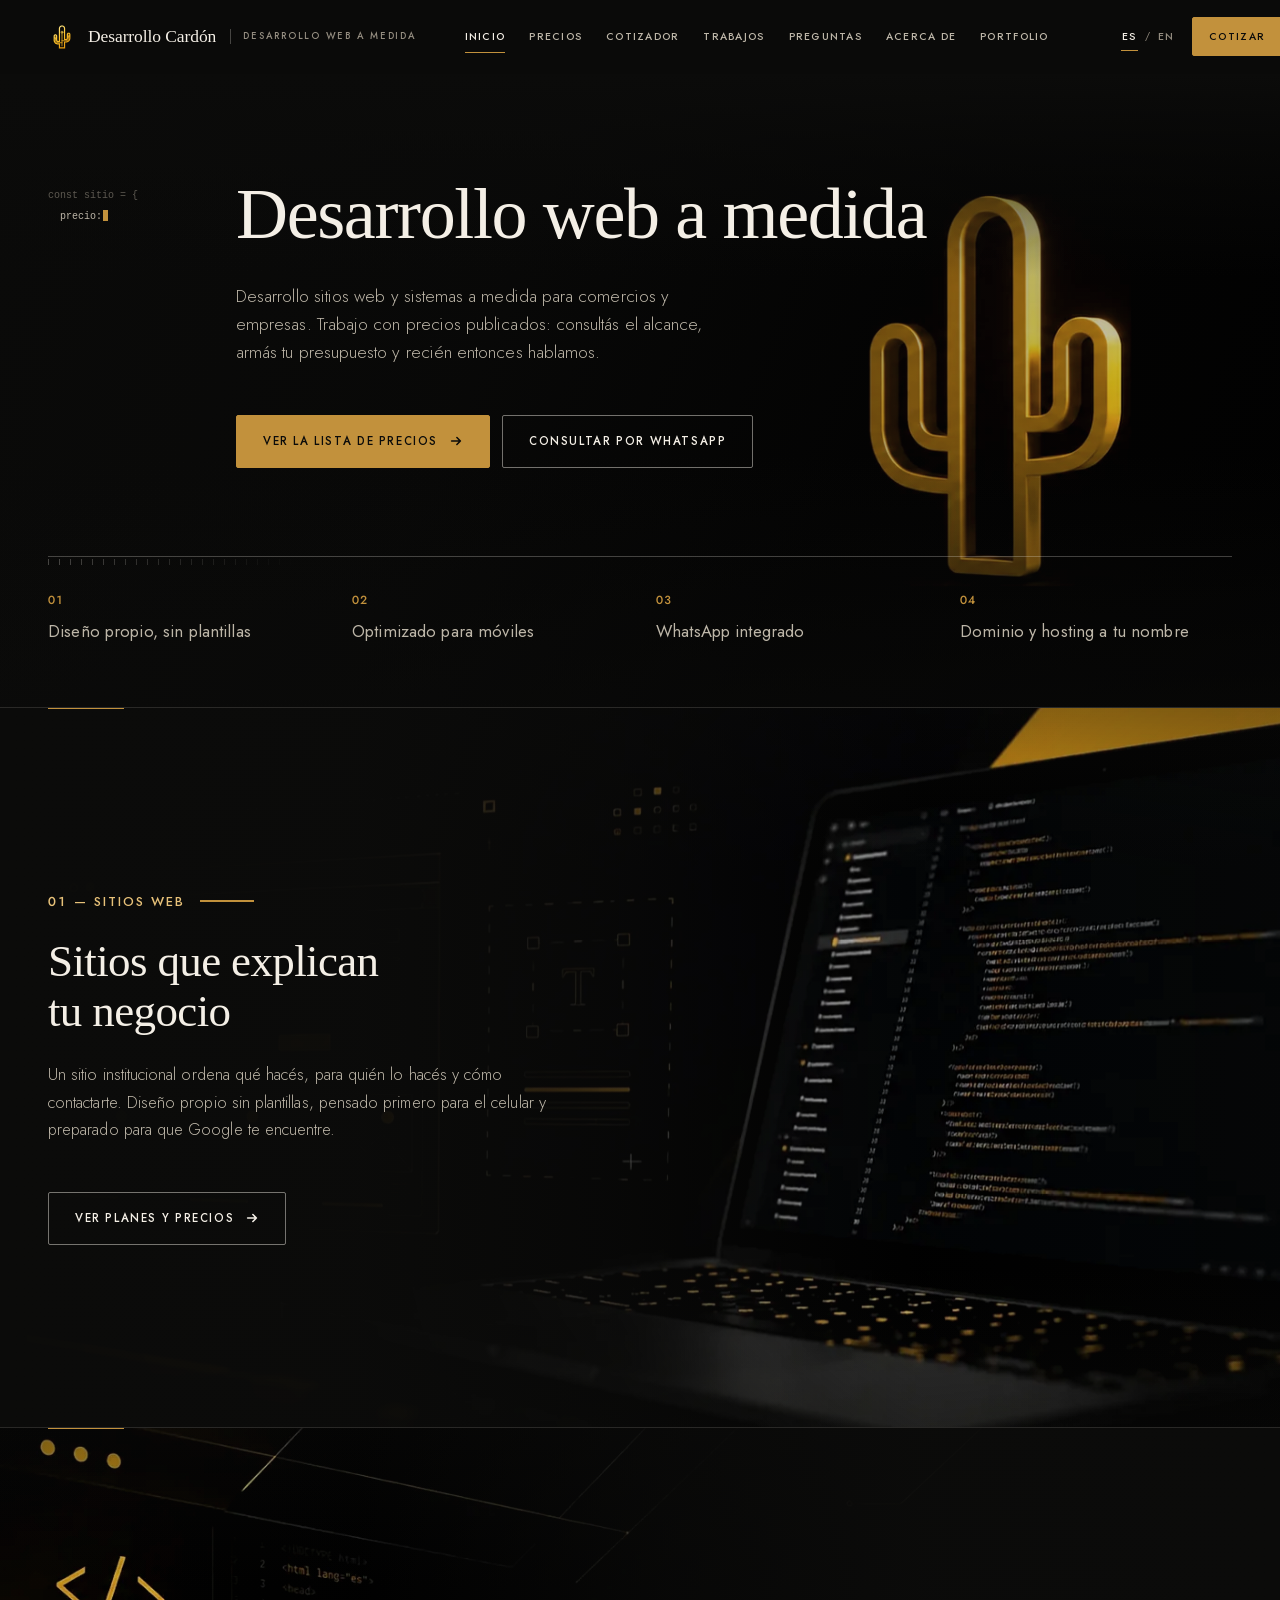
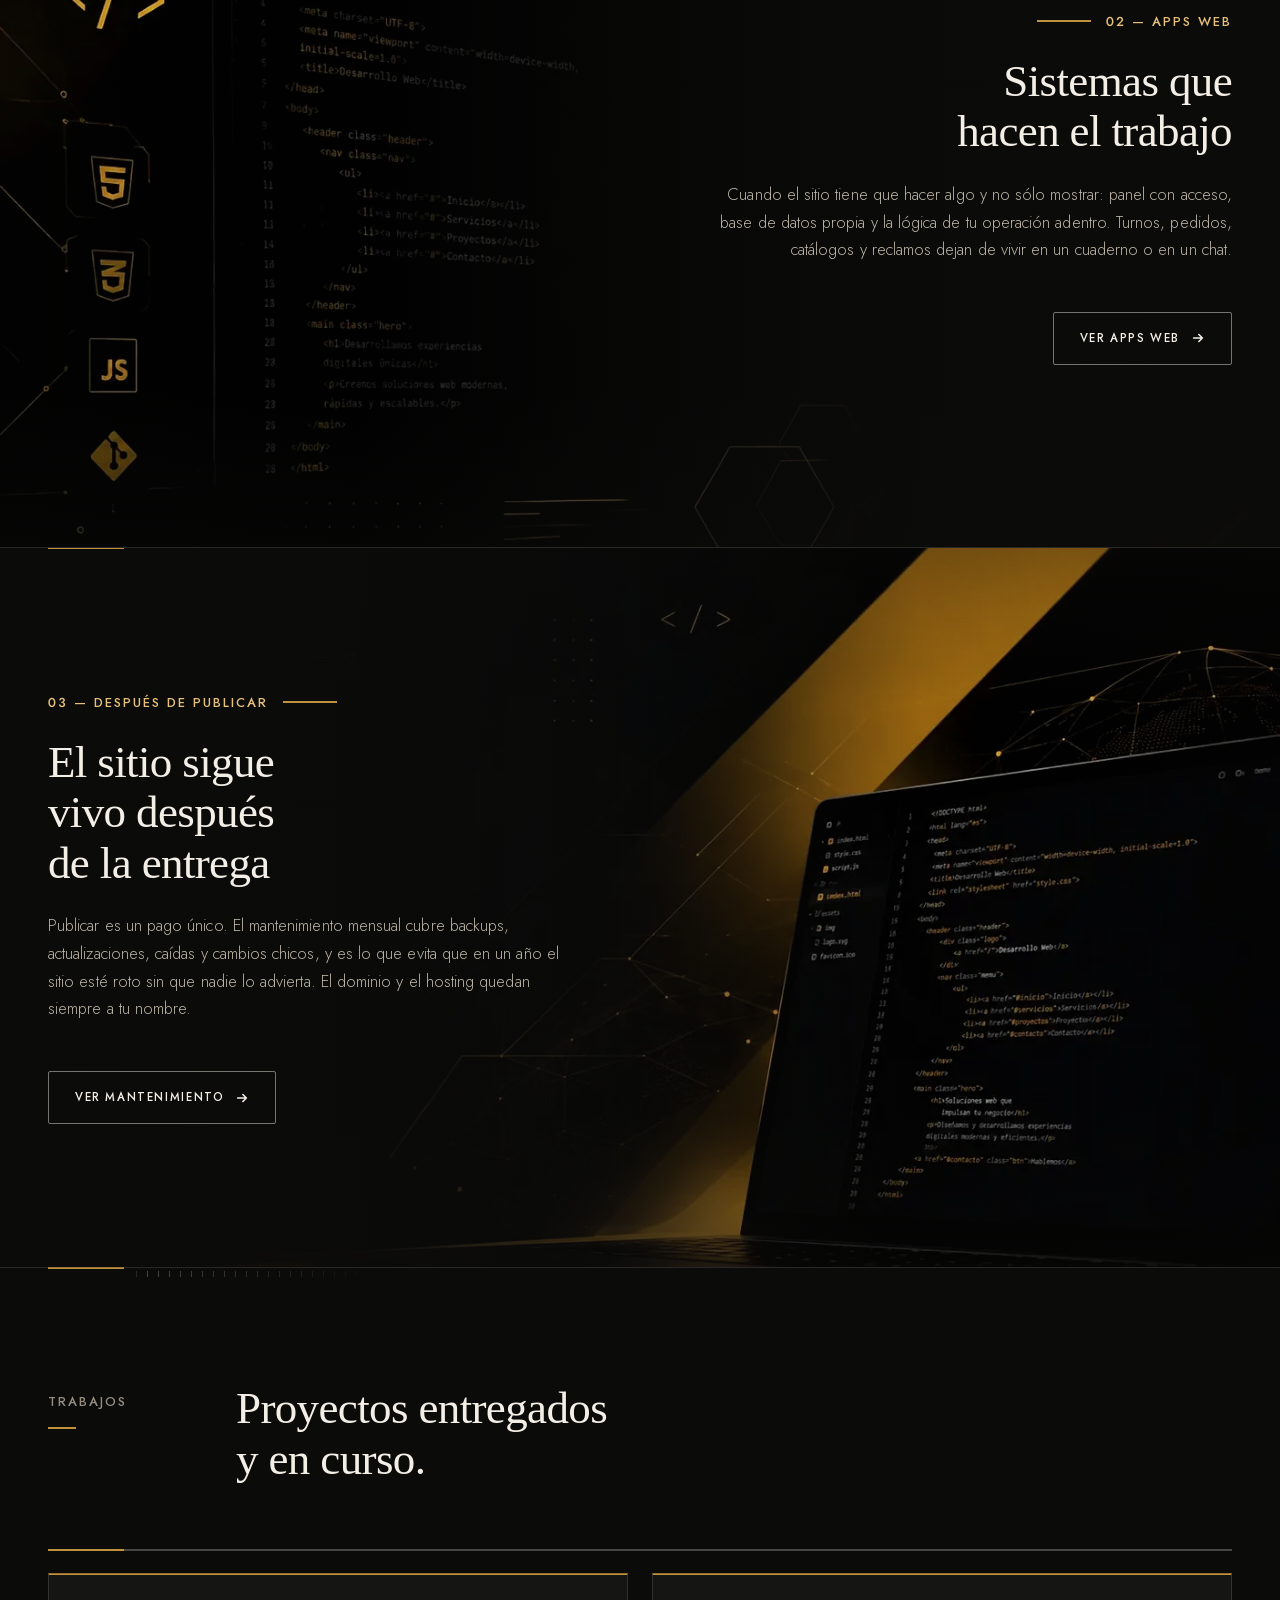
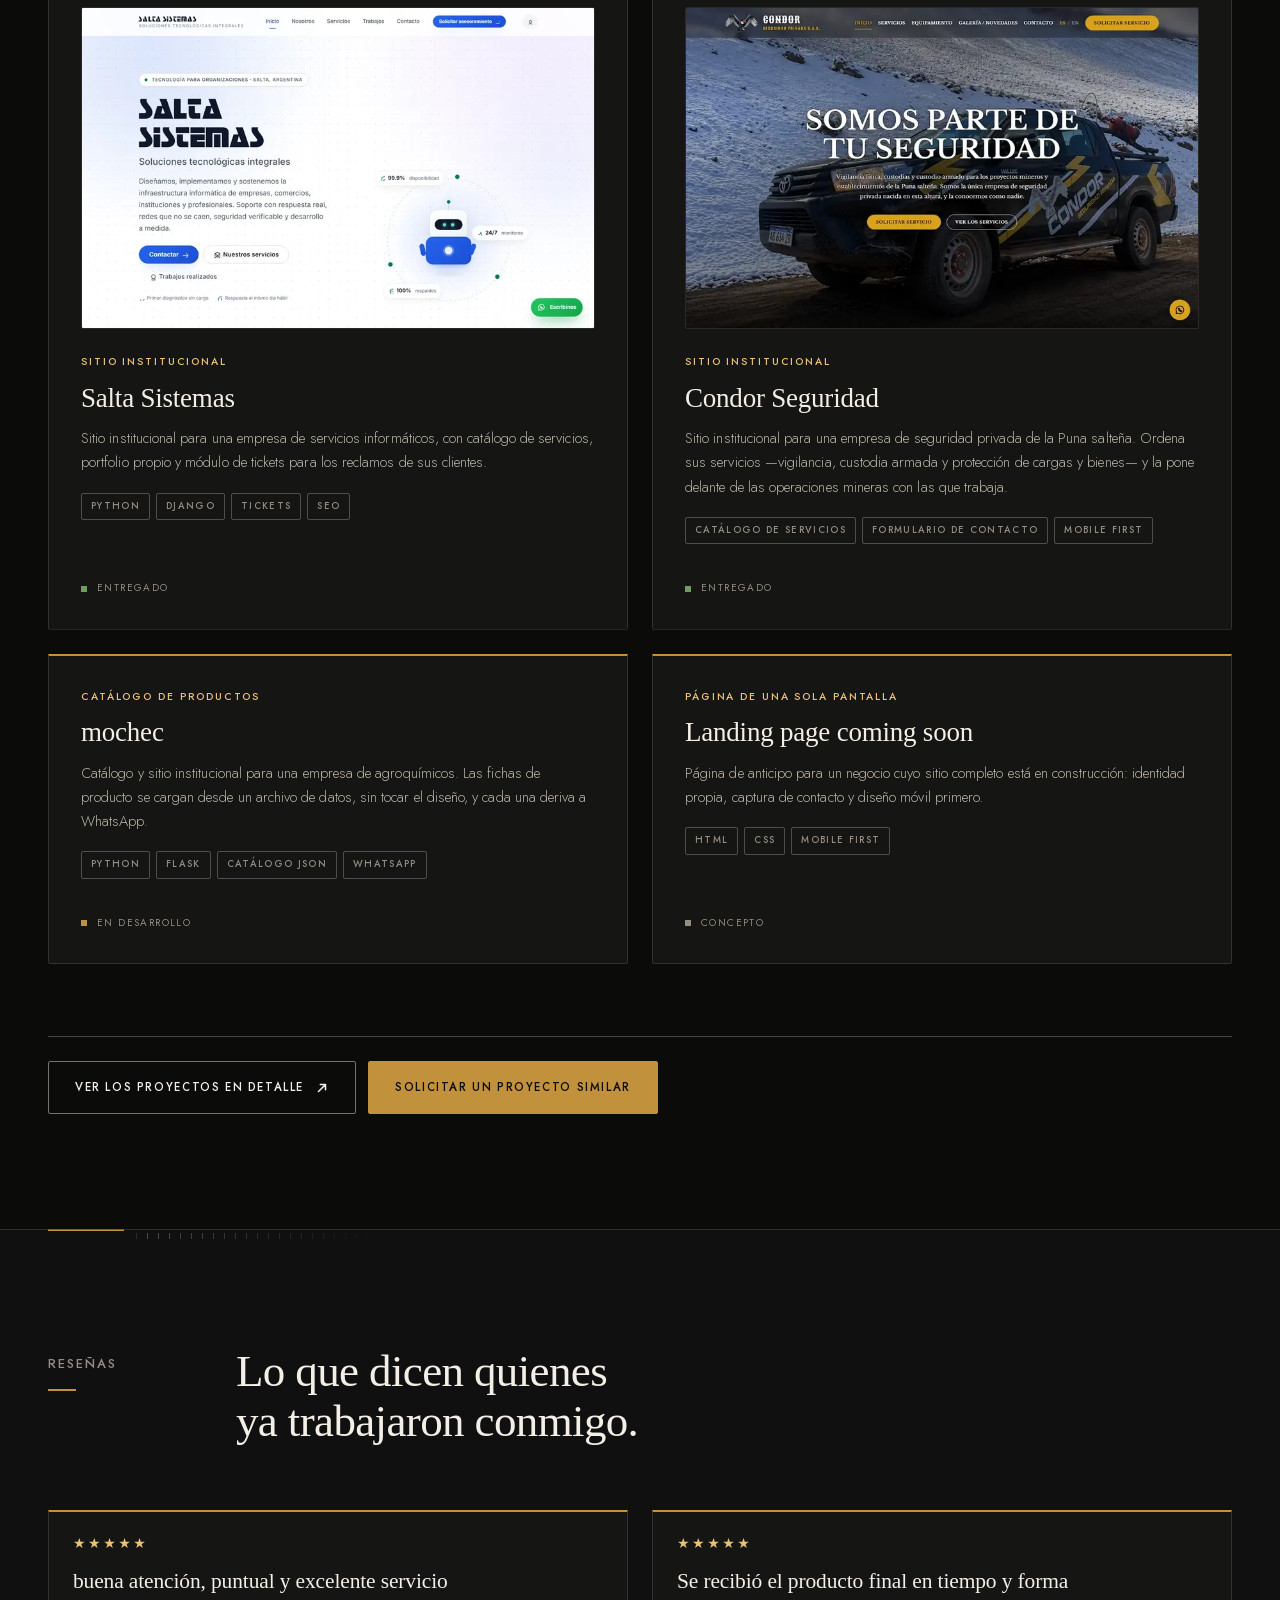
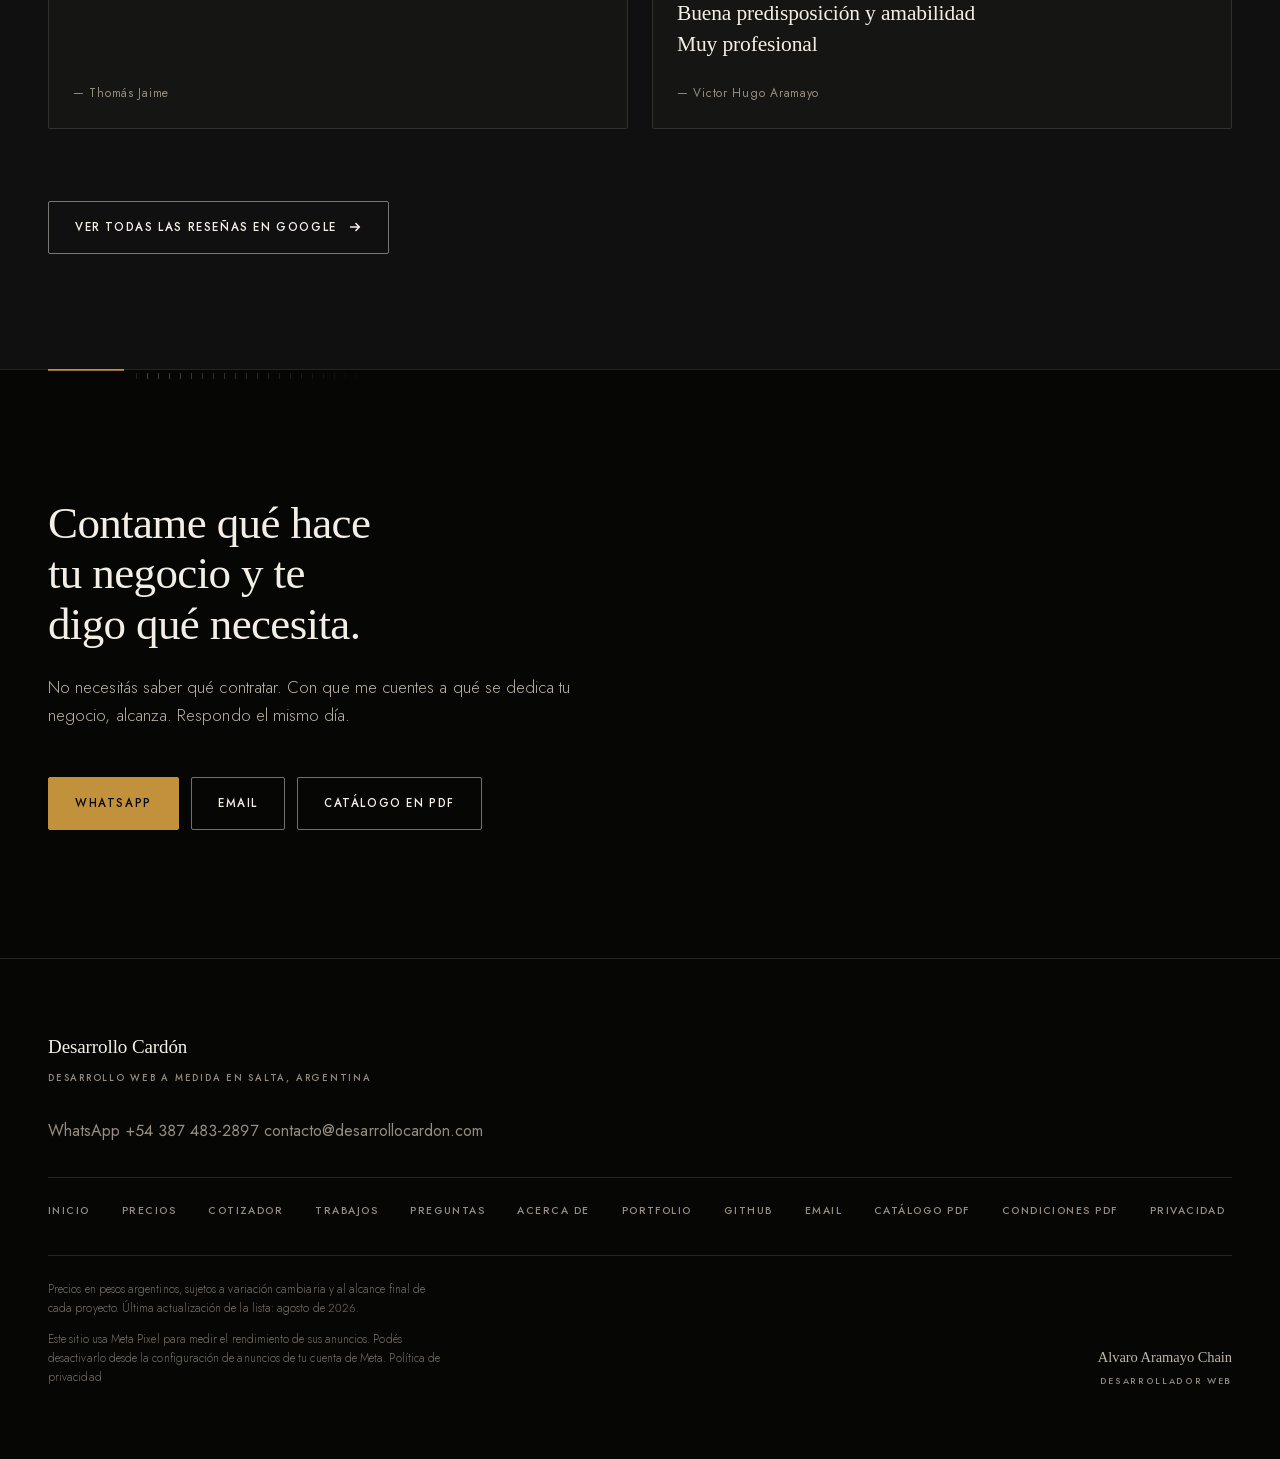
==== commit fd333932: "Los encabezados de seccion pasan de <header> a <div> Los extractores de contenido suelen descartar <" ====
--- a/index.html
+++ b/index.html
@@ -118,6 +118,7 @@
       <a class="menu-b menu-link" href="cotizador/">Cotizador</a>
       <a class="menu-b menu-link" href="trabajos/">Trabajos</a>
       <a class="menu-b menu-link" href="preguntas/">Preguntas</a>
+      <a class="menu-b menu-link" href="acerca/">Acerca de</a>
       <a class="menu-b menu-link" href="https://alvaroaramayochain.github.io/" target="_blank" rel="noopener">Portfolio</a>
     </nav>
 
@@ -225,10 +226,10 @@
 </section>
 <section class="band" id="trabajos" aria-labelledby="h-trab">
   <div class="wrap">
-    <header class="sec">
+    <div class="sec">
       <p class="sec-idx" data-reveal="rise">Trabajos</p>
       <h2 id="h-trab" class="display-2" data-reveal="mask">Proyectos entregados y en curso.</h2>
-    </header>
+    </div>
 
     <div class="works" data-stagger>
 
@@ -288,10 +289,10 @@
   </div>
 </section><section class="band band-soft" id="resenas" aria-labelledby="h-res">
   <div class="wrap">
-    <header class="sec">
+    <div class="sec">
       <p class="sec-idx" data-reveal="rise">Reseñas</p>
       <h2 id="h-res" class="display-2" data-reveal="mask">Lo que dicen quienes ya trabajaron conmigo.</h2>
-    </header>
+    </div>
 
     <div class="reviews">
       <article class="rev" data-reveal="rise" data-delay="1">
@@ -339,22 +340,28 @@
 <footer>
   <div class="wrap foot-in">
     <p class="foot-name">Desarrollo Cardón<span>Desarrollo web a medida en Salta, Argentina</span></p>
+    <p class="foot-contact">
+      <a href="https://wa.me/543874832897?text=Hola%21%20Quiero%20consultar%20por%20un%20sitio%20web" target="_blank" rel="noopener" data-wa-en="Hi! I'd like to enquire about a website" data-umami-event="whatsapp">WhatsApp +54 387 483-2897</a>
+      <a href="mailto:contacto@desarrollocardon.com?subject=Consulta%20por%20servicios%20web" data-mail-en="Enquiry about web services">contacto@desarrollocardon.com</a>
+    </p>
     <nav class="foot-links" aria-label="Enlaces">
       <a href="./">Inicio</a>
       <a href="precios/">Precios</a>
       <a href="cotizador/">Cotizador</a>
       <a href="trabajos/">Trabajos</a>
       <a href="preguntas/">Preguntas</a>
+      <a href="acerca/">Acerca de</a>
       <a href="https://alvaroaramayochain.github.io/" target="_blank" rel="noopener">Portfolio</a>
       <a href="https://github.com/AlvaroAramayoChain" target="_blank" rel="noopener">GitHub</a>
       <a href="mailto:contacto@desarrollocardon.com?subject=Consulta%20por%20servicios%20web" data-mail-en="Enquiry about web services">Email</a>
       <a href="catalogo.pdf" target="_blank" rel="noopener" data-umami-event="catalogo-pdf">Catálogo PDF</a>
       <a href="condiciones.pdf" target="_blank" rel="noopener" data-umami-event="condiciones-pdf">Condiciones PDF</a>
+      <a href="privacidad/">Privacidad</a>
     </nav>
     <div class="foot-end">
       <div class="foot-fine">
         <p class="foot-legal">Precios en pesos argentinos, sujetos a variación cambiaria y al alcance final de cada proyecto. Última actualización de la lista: agosto de 2026.</p>
-        <p class="foot-legal foot-priv">Este sitio usa Meta Pixel para medir el rendimiento de sus anuncios. Podés desactivarlo desde la configuración de anuncios de tu cuenta de Meta.</p>
+        <p class="foot-legal foot-priv">Este sitio usa Meta Pixel para medir el rendimiento de sus anuncios. Podés desactivarlo desde la configuración de anuncios de tu cuenta de Meta. <a href="privacidad/">Política de privacidad</a></p>
       </div>
       <p class="foot-by">Alvaro Aramayo Chain<span>Desarrollador web</span></p>
     </div>
@@ -367,25 +374,60 @@
 <script type="application/ld+json">
 {
   "@context": "https://schema.org",
-  "@type": "ProfessionalService",
-  "@id": "https://desarrollocardon.com/#negocio",
-  "name": "Desarrollo Cardón",
-  "alternateName": "Desarrollo Cardón — Desarrollo web a medida",
-  "founder": { "@type": "Person", "name": "Alvaro Aramayo Chain", "jobTitle": "Desarrollador web" },
-  "description": "Desarrollo de sitios web y sistemas a medida para comercios y empresas, con precios publicados.",
-  "url": "https://desarrollocardon.com/",
-  "image": "https://desarrollocardon.com/assets/og-cover.jpg",
-  "email": "contacto@desarrollocardon.com",
-  "telephone": "+543874832897",
-  "priceRange": "$$",
-  "areaServed": [
-    { "@type": "City", "name": "Salta" },
-    { "@type": "Country", "name": "Argentina" }
-  ],
-  "address": { "@type": "PostalAddress", "addressLocality": "Salta", "addressRegion": "Salta", "addressCountry": "AR" },
-  "sameAs": [
-    "https://github.com/AlvaroAramayoChain",
-    "https://alvaroaramayochain.github.io/"
+  "@graph": [
+    {
+      "@type": "WebSite",
+      "@id": "https://desarrollocardon.com/#sitio",
+      "url": "https://desarrollocardon.com/",
+      "name": "Desarrollo Cardón",
+      "alternateName": "Desarrollo Cardón — Desarrollo web a medida",
+      "inLanguage": "es-AR",
+      "publisher": { "@id": "https://desarrollocardon.com/#negocio" }
+    },
+    {
+      "@type": "ProfessionalService",
+      "@id": "https://desarrollocardon.com/#negocio",
+      "name": "Desarrollo Cardón",
+      "alternateName": "Desarrollo Cardón — Desarrollo web a medida",
+      "founder": { "@id": "https://desarrollocardon.com/acerca/#alvaro" },
+      "description": "Desarrollo de sitios web y sistemas a medida para comercios y empresas, con precios publicados.",
+      "url": "https://desarrollocardon.com/",
+      "logo": {
+        "@type": "ImageObject",
+        "url": "https://desarrollocardon.com/logo/cardon-isotipo-1024.png",
+        "width": 1024,
+        "height": 1024
+      },
+      "image": "https://desarrollocardon.com/assets/og-cover.jpg",
+      "email": "contacto@desarrollocardon.com",
+      "telephone": "+543874832897",
+      "priceRange": "$$",
+      "areaServed": [
+        { "@type": "City", "name": "Salta" },
+        { "@type": "Country", "name": "Argentina" }
+      ],
+      "address": { "@type": "PostalAddress", "addressLocality": "Salta", "addressRegion": "Salta", "addressCountry": "AR" },
+      "hasOfferCatalog": { "@id": "https://desarrollocardon.com/precios/#catalogo" },
+      "sameAs": [
+        "https://g.page/r/CV3smKA670ODEAI/review",
+        "https://www.instagram.com/desarrollocardondev/"
+      ]
+    },
+    {
+      "@type": "Person",
+      "@id": "https://desarrollocardon.com/acerca/#alvaro",
+      "name": "Alvaro Aramayo Chain",
+      "jobTitle": "Desarrollador web",
+      "url": "https://desarrollocardon.com/acerca/",
+      "worksFor": { "@id": "https://desarrollocardon.com/#negocio" },
+      "knowsAbout": ["Desarrollo web", "Sitios web institucionales", "Aplicaciones web", "Python", "Django", "Flask"],
+      "sameAs": [
+        "https://alvaroaramayochain.github.io/",
+        "https://github.com/AlvaroAramayoChain",
+        "https://www.fiverr.com/s/2ppgq6L",
+        "https://www.upwork.com/freelancers/~011c5f37c58d8a6f0a"
+      ]
+    }
   ]
 }
 </script>
--- a/styles.css
+++ b/styles.css
@@ -897,9 +897,6 @@
   background:var(--ink);overflow:hidden;border-radius:2px;
 }
 .work-shot img{display:block;width:100%;height:auto;}
-/* /trabajos/ separa lo entregado de lo que sigue en curso: el segundo
-   rotulo necesita aire respecto de la grilla de arriba */
-.works + .works-cap{margin-top:var(--s8);}
 .works-foot{
   display:flex;flex-wrap:wrap;gap:var(--s3);
   margin-top:var(--s8);padding-top:var(--s5);border-top:1px solid var(--line-2);
@@ -1223,9 +1220,6 @@
 .close{
   background:var(--ink-3);
   padding:clamp(84px,10vw,148px) 0;
-/* la pregunta es el h3 y el boton va adentro: el texto aparece una sola vez.
-   El h3 no aporta tipografia propia, la pone .plan-name como antes */
-.faq-q{font:inherit;color:inherit;}
   border-top:1px solid var(--line);
 }
 /* .close-in no lleva reglas propias a proposito: hereda la columna de .wrap.
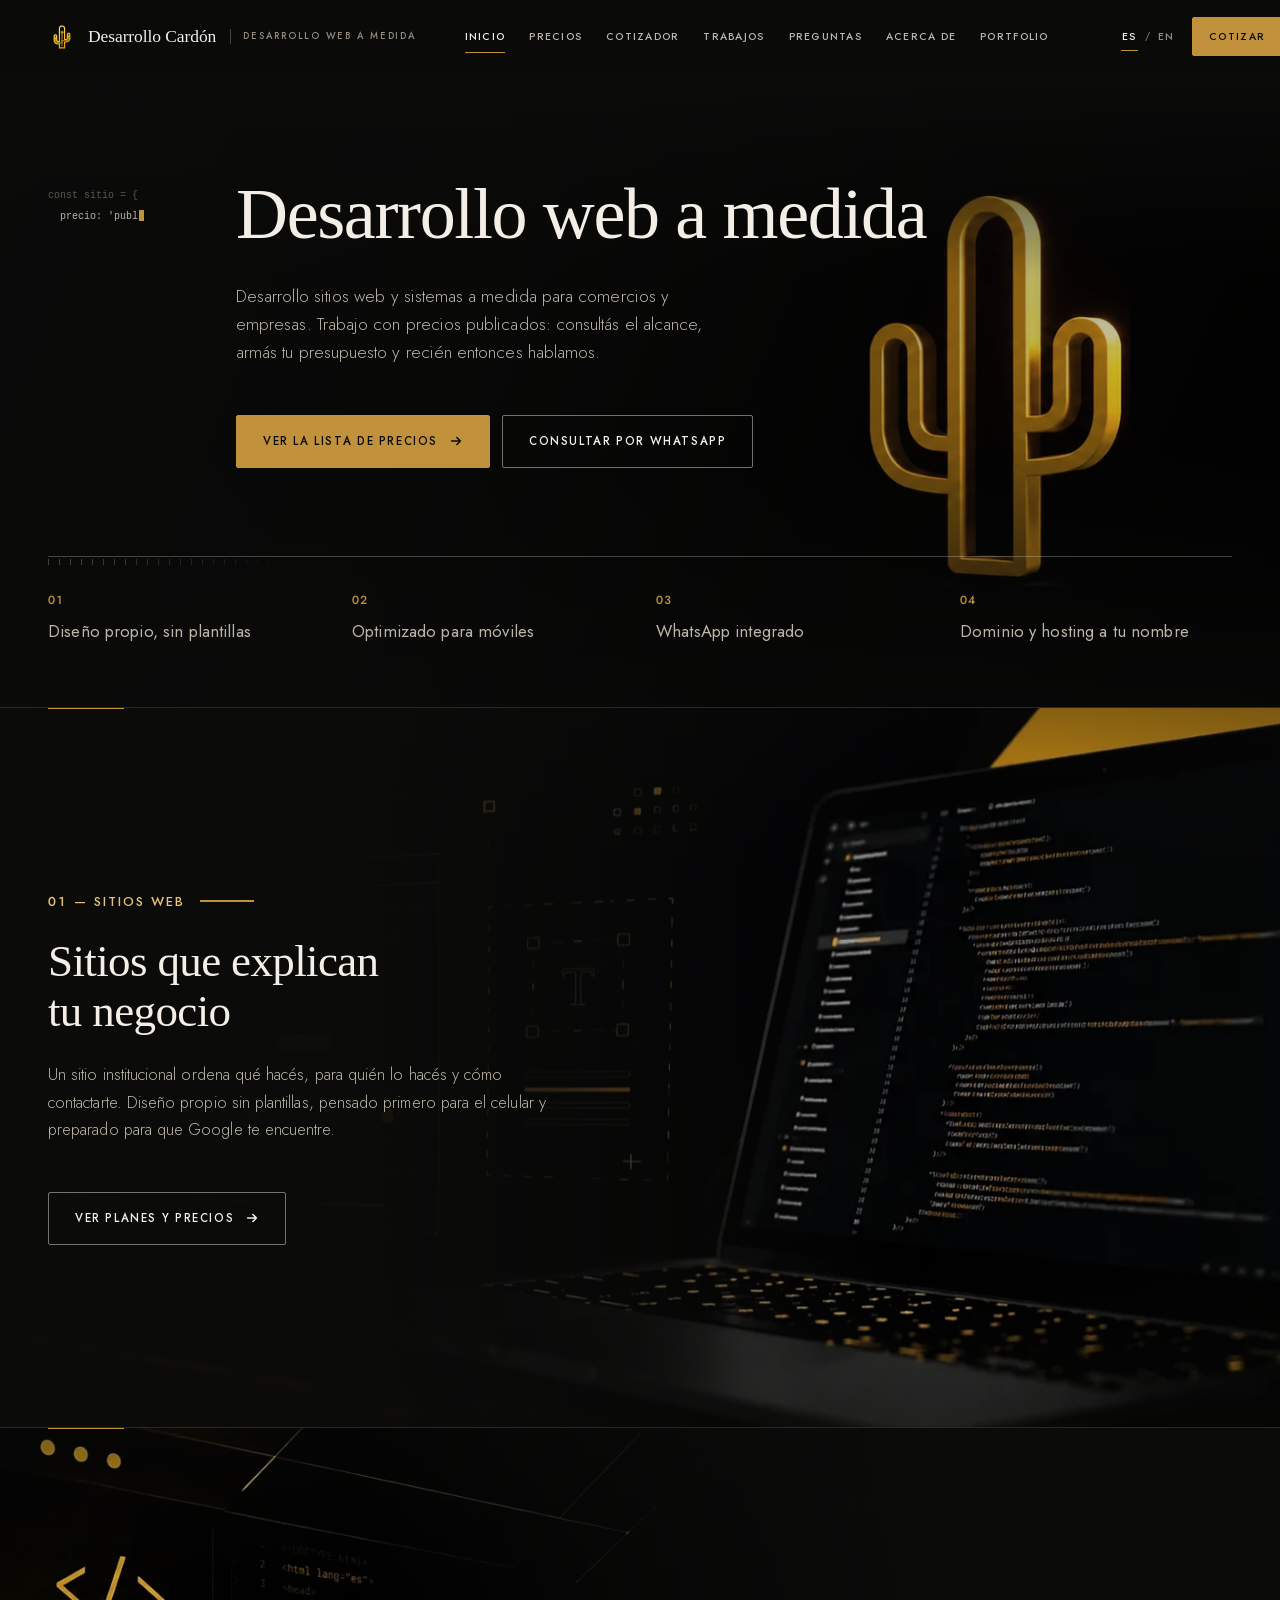
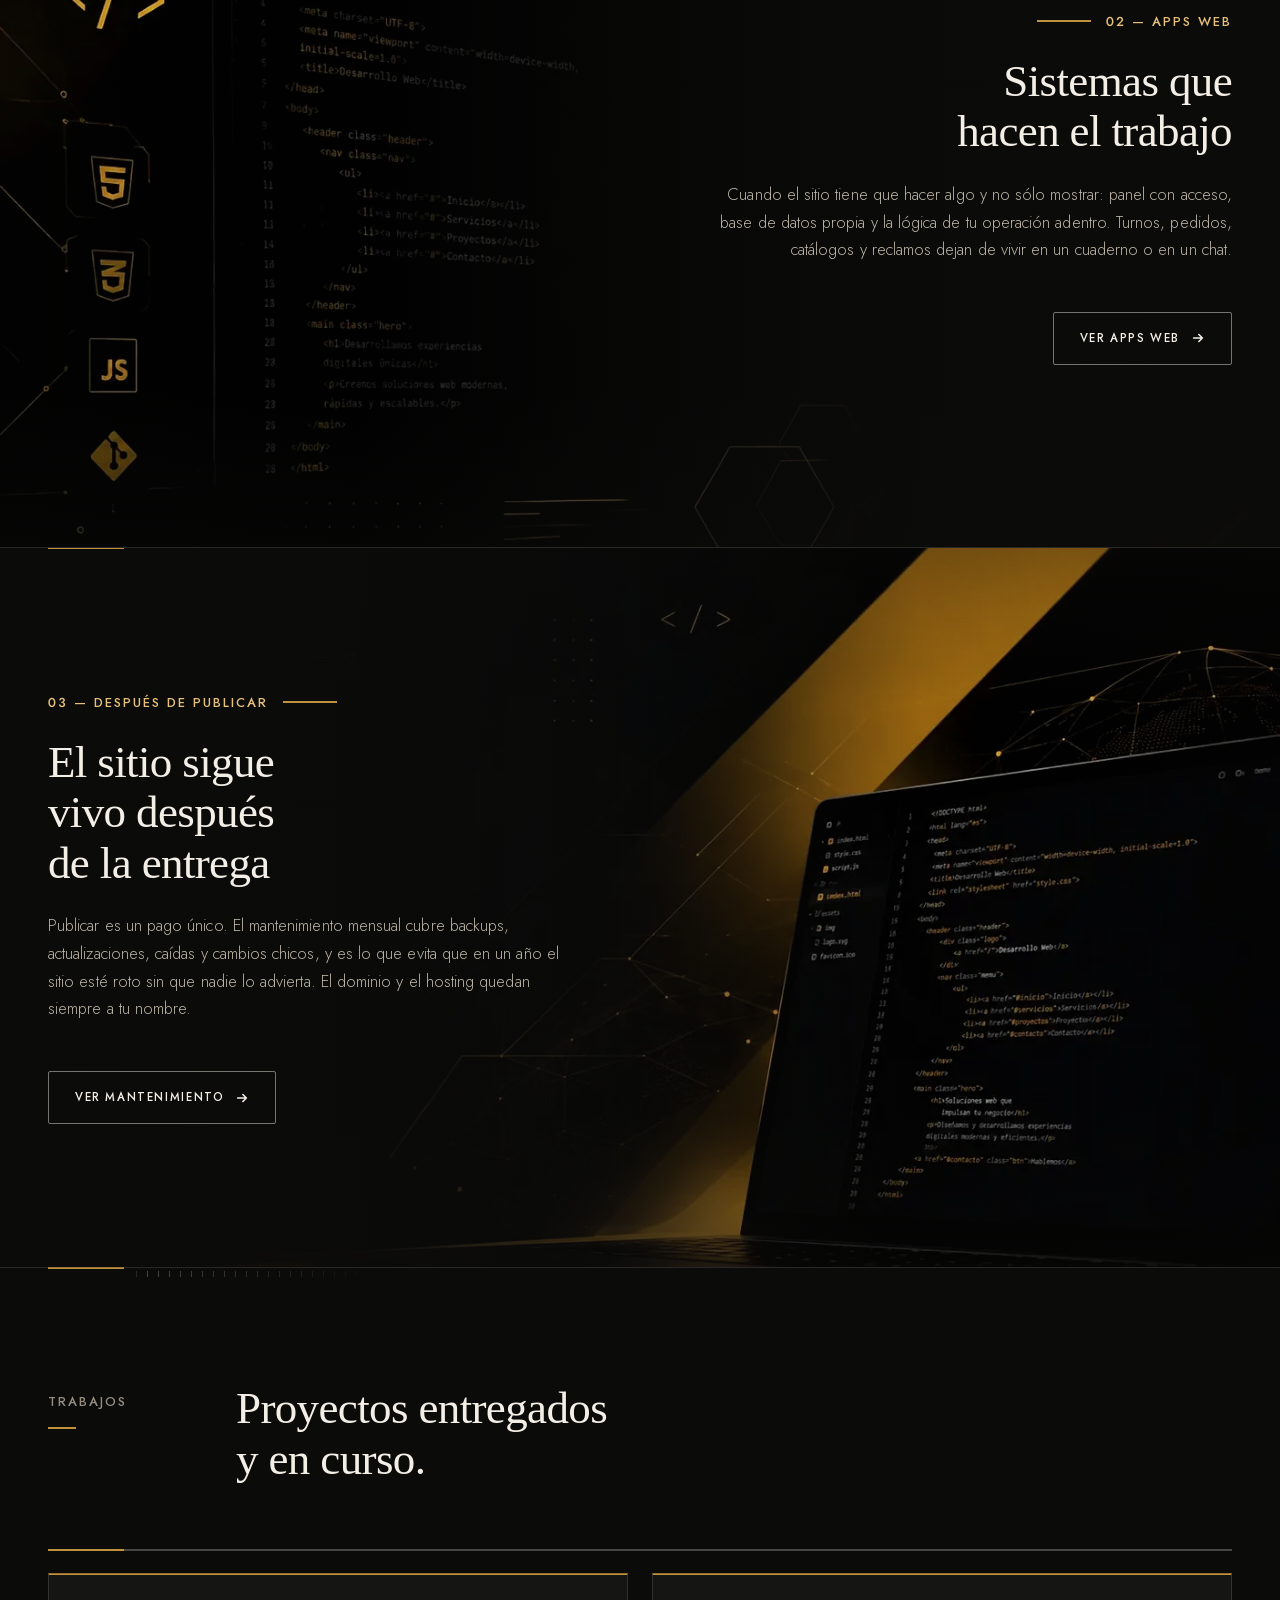
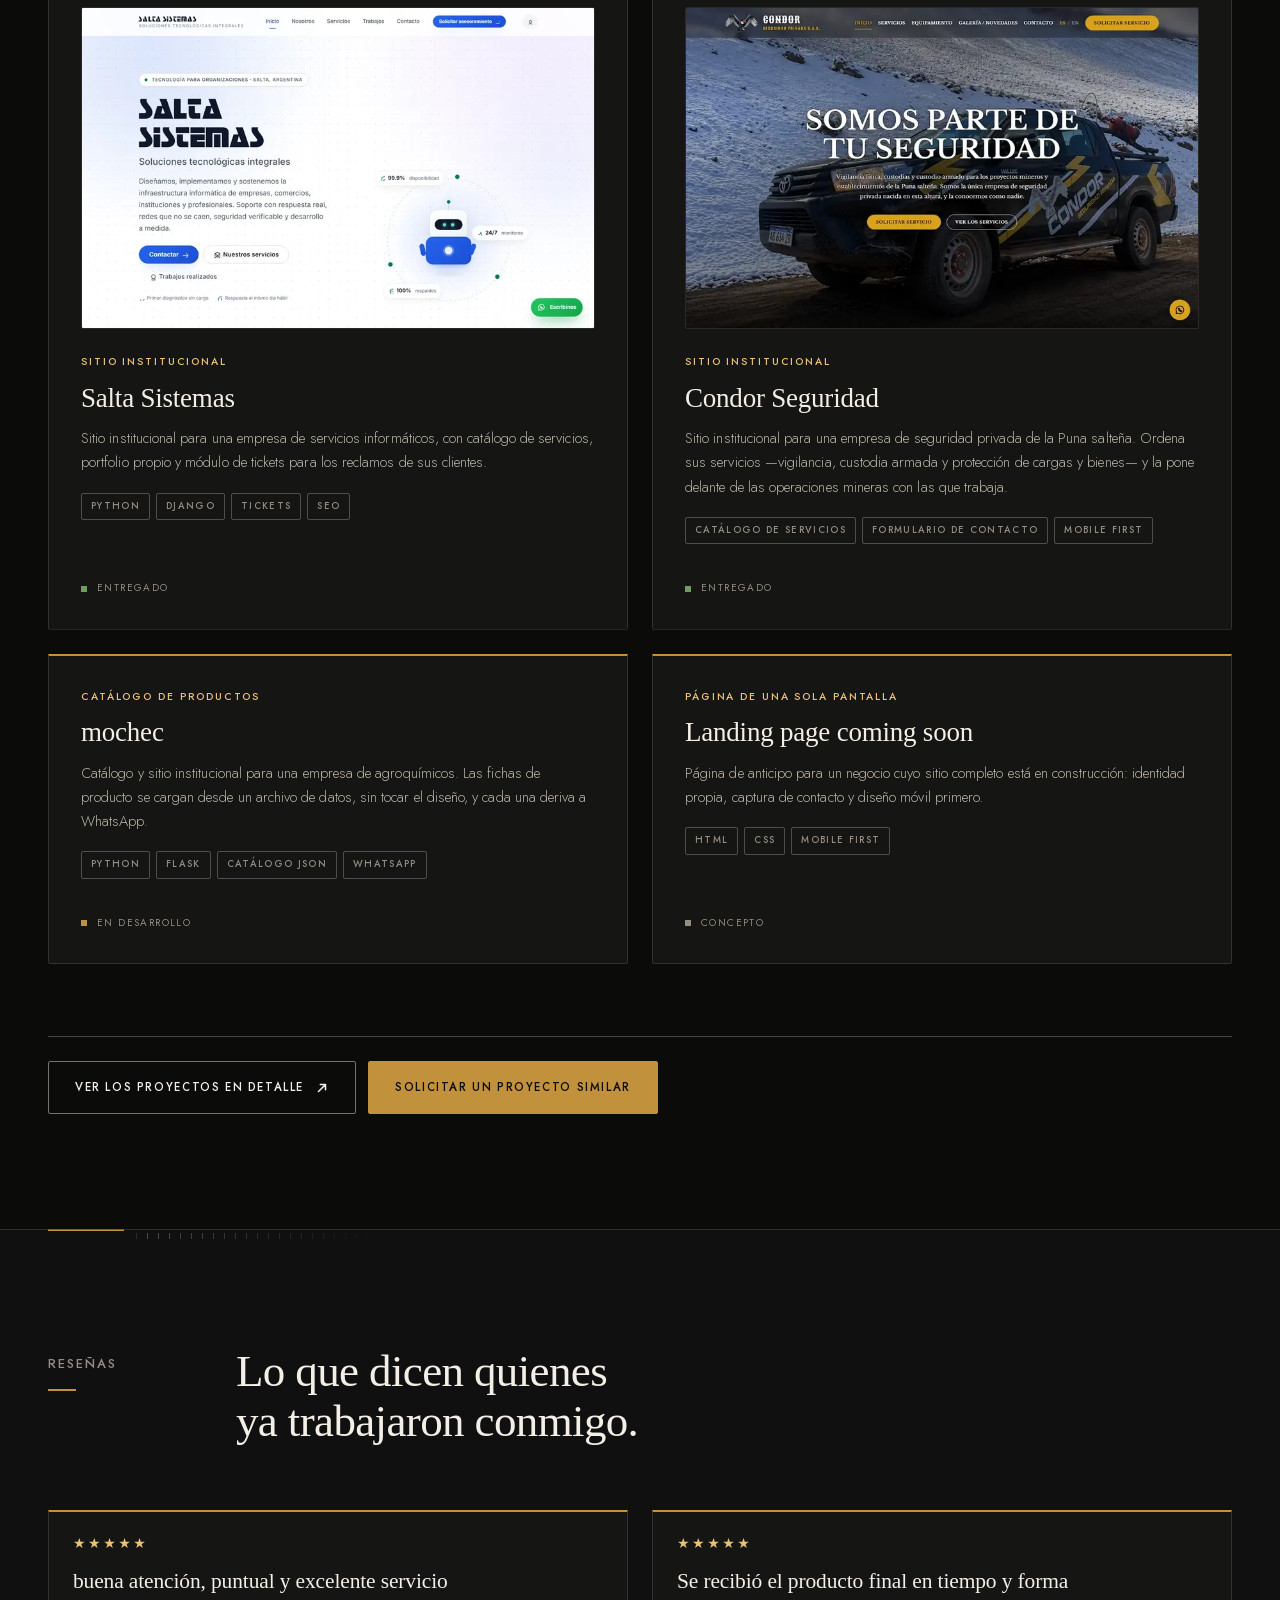
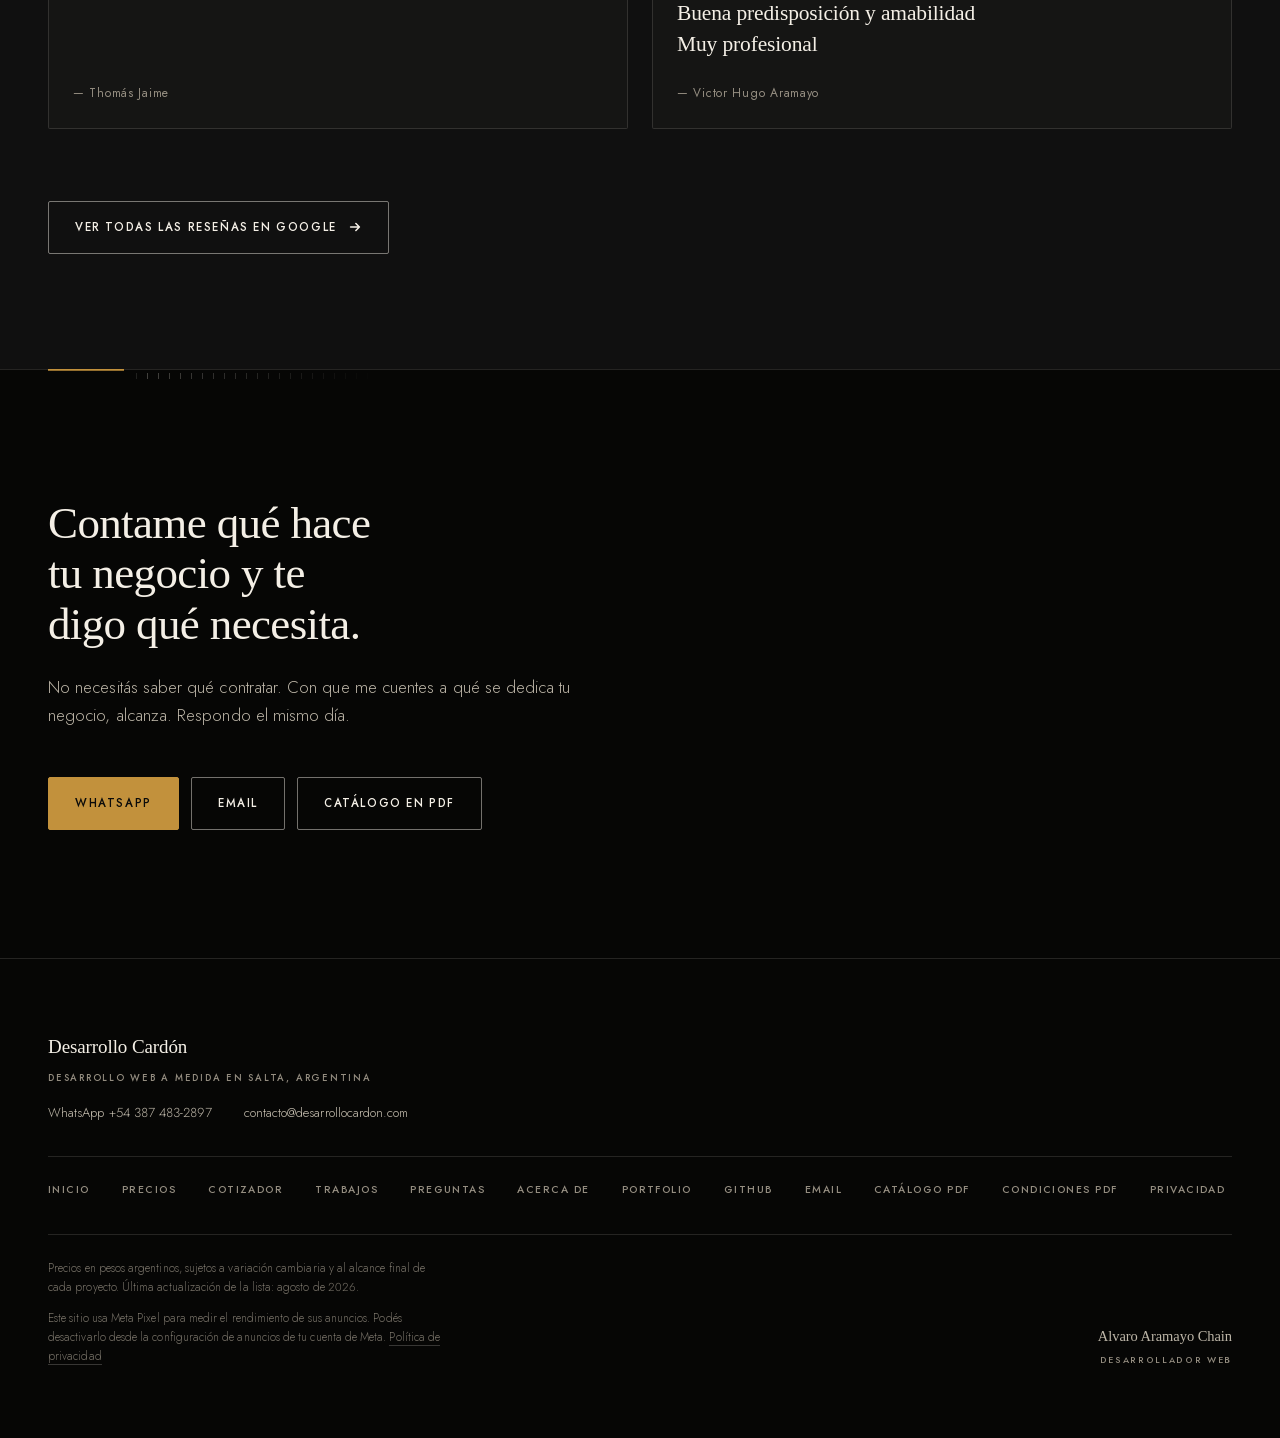
==== commit b99dd660: "Suma /acerca/ y /privacidad/, y el telefono escrito en el pie Acerca de: quien esta detras de la mar" ====
--- a/index.html
+++ b/index.html
@@ -226,10 +226,10 @@
 </section>
 <section class="band" id="trabajos" aria-labelledby="h-trab">
   <div class="wrap">
-    <div class="sec">
+    <header class="sec">
       <p class="sec-idx" data-reveal="rise">Trabajos</p>
       <h2 id="h-trab" class="display-2" data-reveal="mask">Proyectos entregados y en curso.</h2>
-    </div>
+    </header>
 
     <div class="works" data-stagger>
 
@@ -289,10 +289,10 @@
   </div>
 </section><section class="band band-soft" id="resenas" aria-labelledby="h-res">
   <div class="wrap">
-    <div class="sec">
+    <header class="sec">
       <p class="sec-idx" data-reveal="rise">Reseñas</p>
       <h2 id="h-res" class="display-2" data-reveal="mask">Lo que dicen quienes ya trabajaron conmigo.</h2>
-    </div>
+    </header>
 
     <div class="reviews">
       <article class="rev" data-reveal="rise" data-delay="1">
--- a/styles.css
+++ b/styles.css
@@ -897,6 +897,9 @@
   background:var(--ink);overflow:hidden;border-radius:2px;
 }
 .work-shot img{display:block;width:100%;height:auto;}
+/* /trabajos/ separa lo entregado de lo que sigue en curso: el segundo
+   rotulo necesita aire respecto de la grilla de arriba */
+.works + .works-cap{margin-top:var(--s8);}
 .works-foot{
   display:flex;flex-wrap:wrap;gap:var(--s3);
   margin-top:var(--s8);padding-top:var(--s5);border-top:1px solid var(--line-2);
@@ -1192,11 +1195,34 @@
 @media (max-width:600px){
   .cond-rows .row-txt{text-align:left;}
 }
+.row-txt a,.sec-note a,.legal a{border-bottom:1px solid var(--line-2);transition:color var(--t-fast),border-color var(--t-fast);}
+.row-txt a:hover,.sec-note a:hover,.legal a:hover{color:var(--bone);border-color:var(--brass);}
+
+/* ===========================================================
+   TEXTO LEGAL (/privacidad/)
+   Una columna de lectura: subtitulos en serif como el resto de los
+   titulares, cuerpo en la geometrica liviana de las respuestas.
+   =========================================================== */
+.legal{max-width:74ch;}
+.legal h2{
+  font-family:var(--serif);font-size:clamp(19px,1.8vw,23px);line-height:1.3;
+  margin:var(--s7) 0 var(--s3);
+}
+.legal h2:first-child{margin-top:0;}
+.legal p,.legal li{font-size:15.5px;line-height:1.72;color:var(--bone-2);font-weight:300;}
+.legal b{font-weight:500;color:var(--bone);}
+.legal ul{display:grid;gap:var(--s3);}
+.legal li{position:relative;padding-left:22px;}
+.legal li::before{content:"";position:absolute;left:0;top:.86em;width:10px;height:1px;background:var(--brass);}
+.legal code{font-family:var(--mono,monospace);font-size:.9em;color:var(--bone);}
 
 /* ===========================================================
    PREGUNTAS
    Mismo mecanismo que el índice de precios, en tono menor.
    =========================================================== */
+/* la pregunta es el h3 y el boton va adentro: el texto aparece una sola vez.
+   El h3 no aporta tipografia propia, la pone .plan-name como antes */
+.faq-q{font:inherit;color:inherit;}
 .faq .plan-bar{grid-template-columns:1fr 26px;gap:var(--s4);padding:var(--s4) 0;}
 .faq .plan-name{
   font-family:var(--serif);
@@ -1260,6 +1286,16 @@
 .foot-links a:hover{color:var(--bone);}
 .foot-links a:hover::after{transform:scaleX(1);transform-origin:left;}
 .foot-legal{font-size:11.5px;max-width:66ch;line-height:1.65;font-weight:300;opacity:.8;}
+.foot-priv a{border-bottom:1px solid var(--line-2);transition:color var(--t-fast),border-color var(--t-fast);}
+.foot-priv a:hover{color:var(--bone);border-color:var(--brass);}
+/* telefono y correo escritos, no solo detras de un boton: quien lee el pie
+   (o un buscador) ve el dato sin tener que abrir nada */
+.foot-contact{
+  display:flex;flex-wrap:wrap;gap:var(--s2) var(--s6);margin-top:calc(var(--s5) * -1 + var(--s2));
+  font-family:var(--sans);font-size:13px;font-weight:300;color:var(--bone-2);
+}
+.foot-contact a{transition:color var(--t-fast);}
+.foot-contact a:hover{color:var(--bone);}
 /* Las dos lineas de letra chica cuentan como un solo hijo de .foot-end,
    que a partir de 820px es una rejilla de dos columnas. */
 .foot-fine{display:grid;gap:var(--s3);}
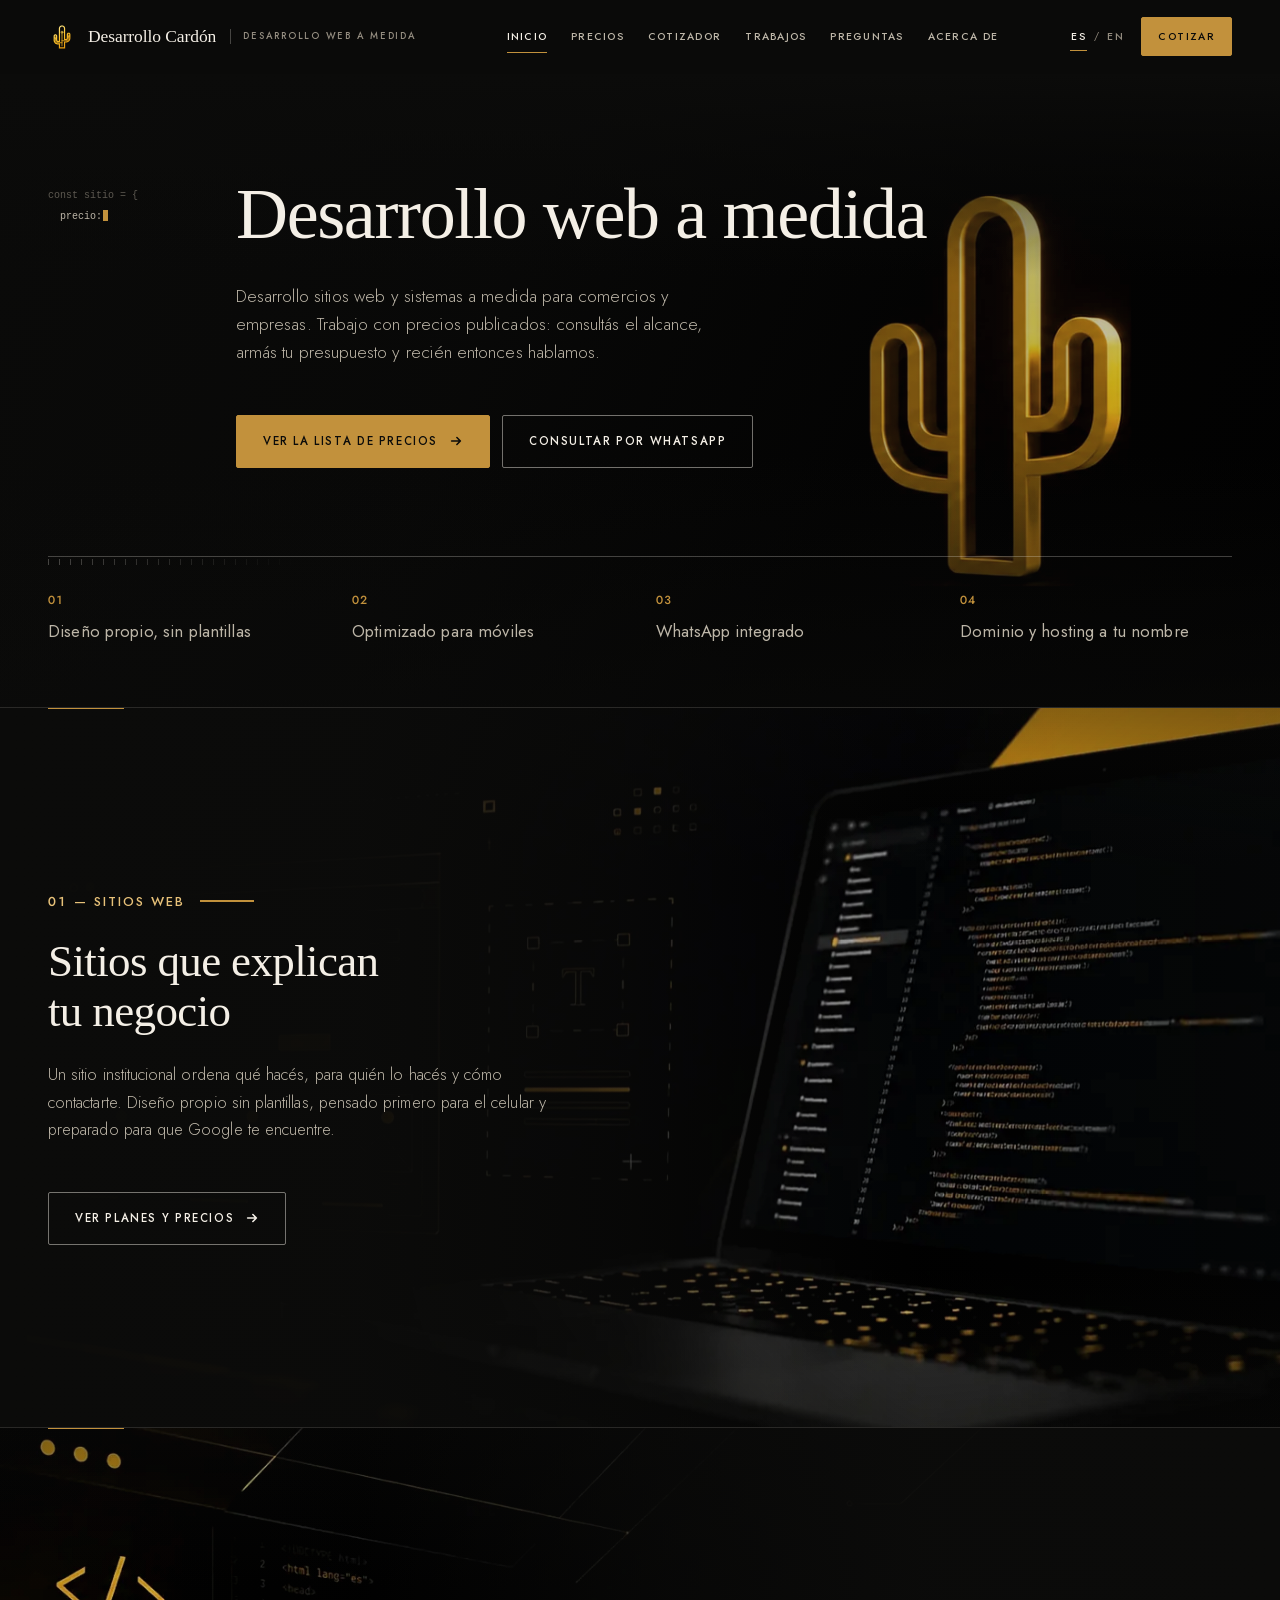
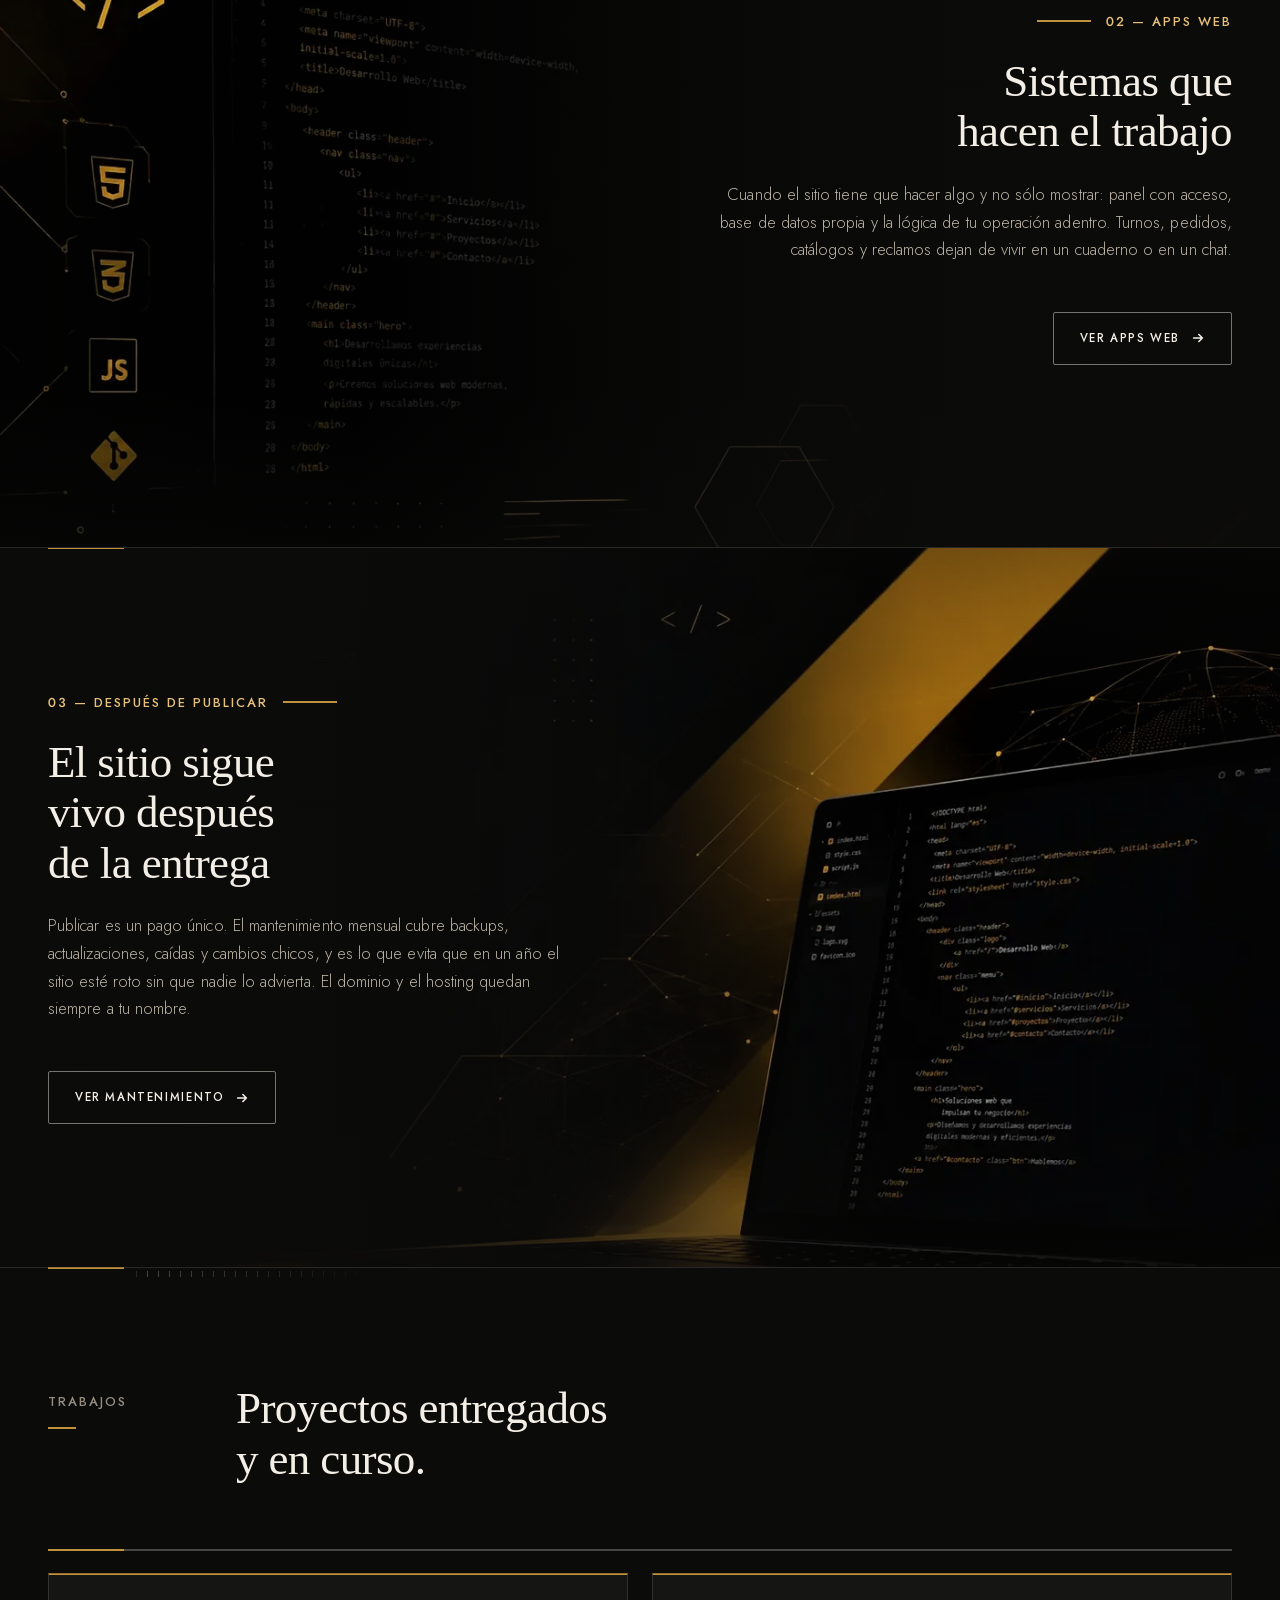
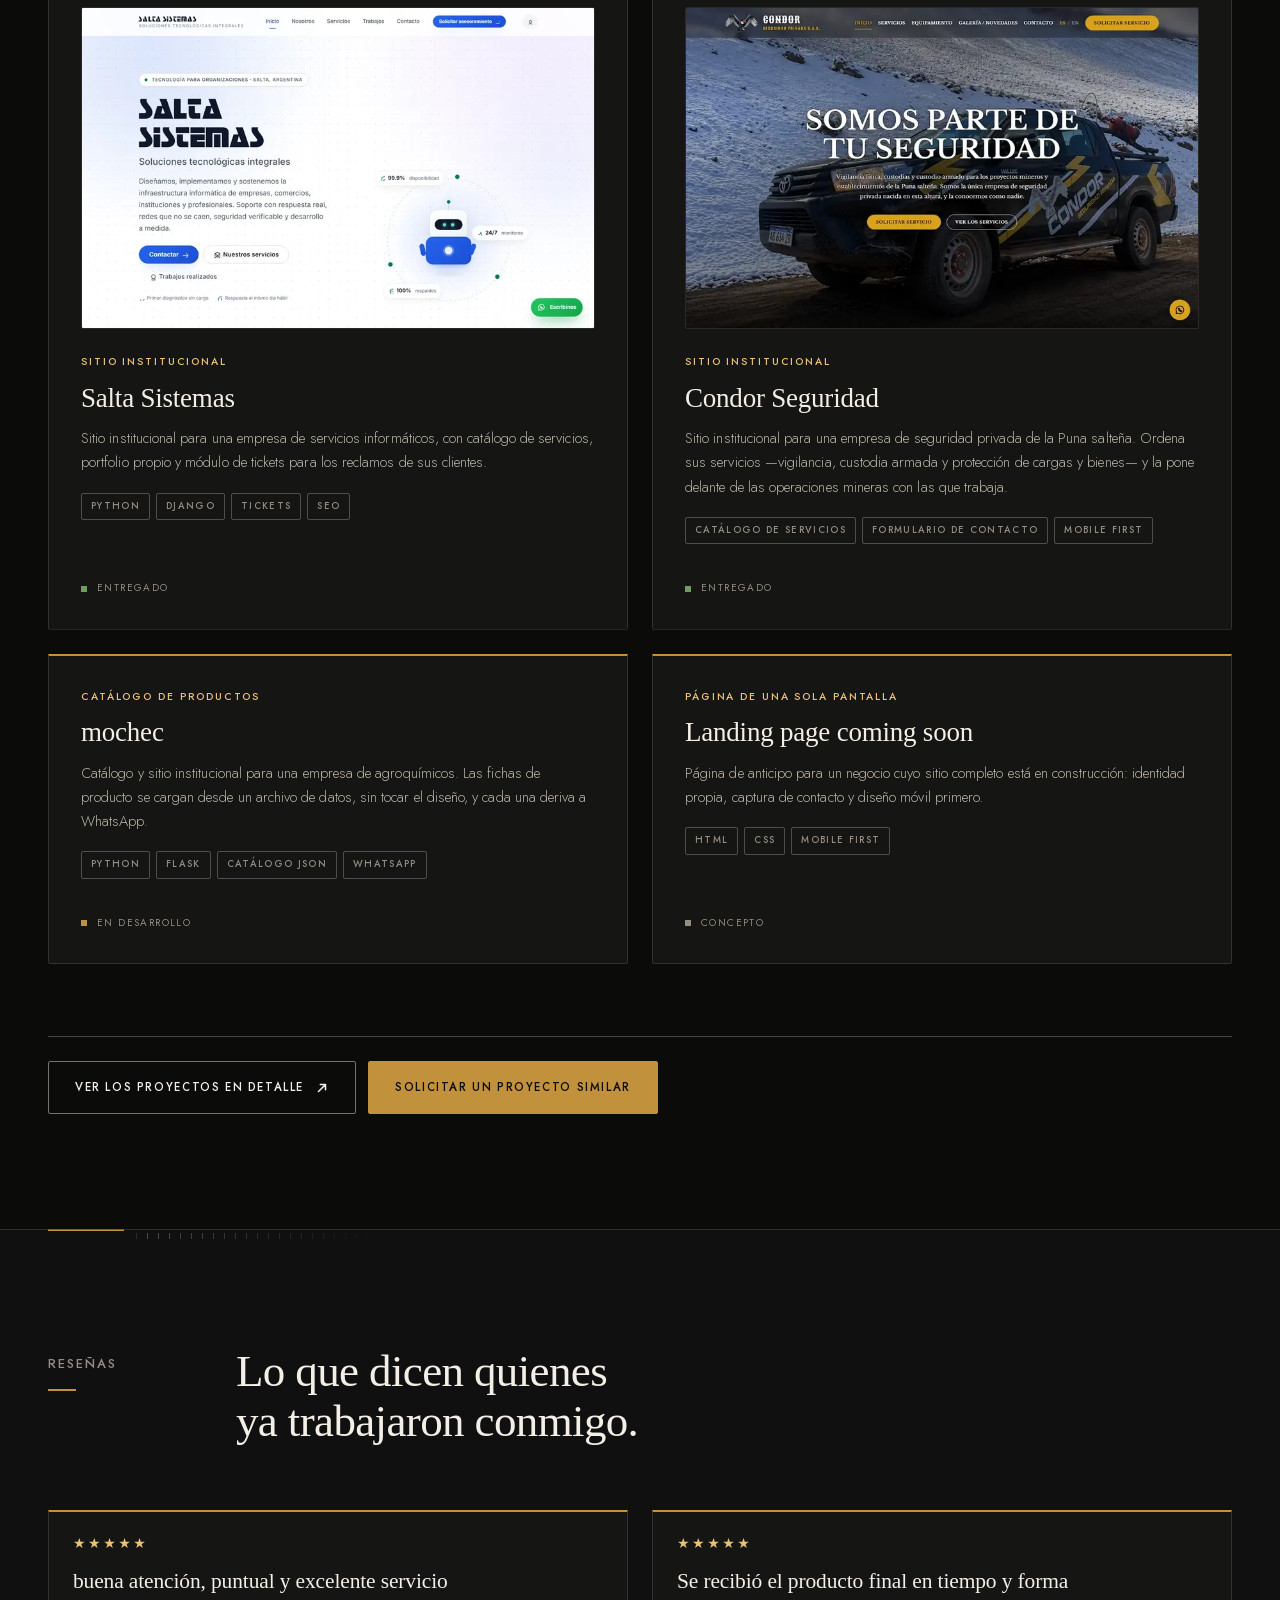
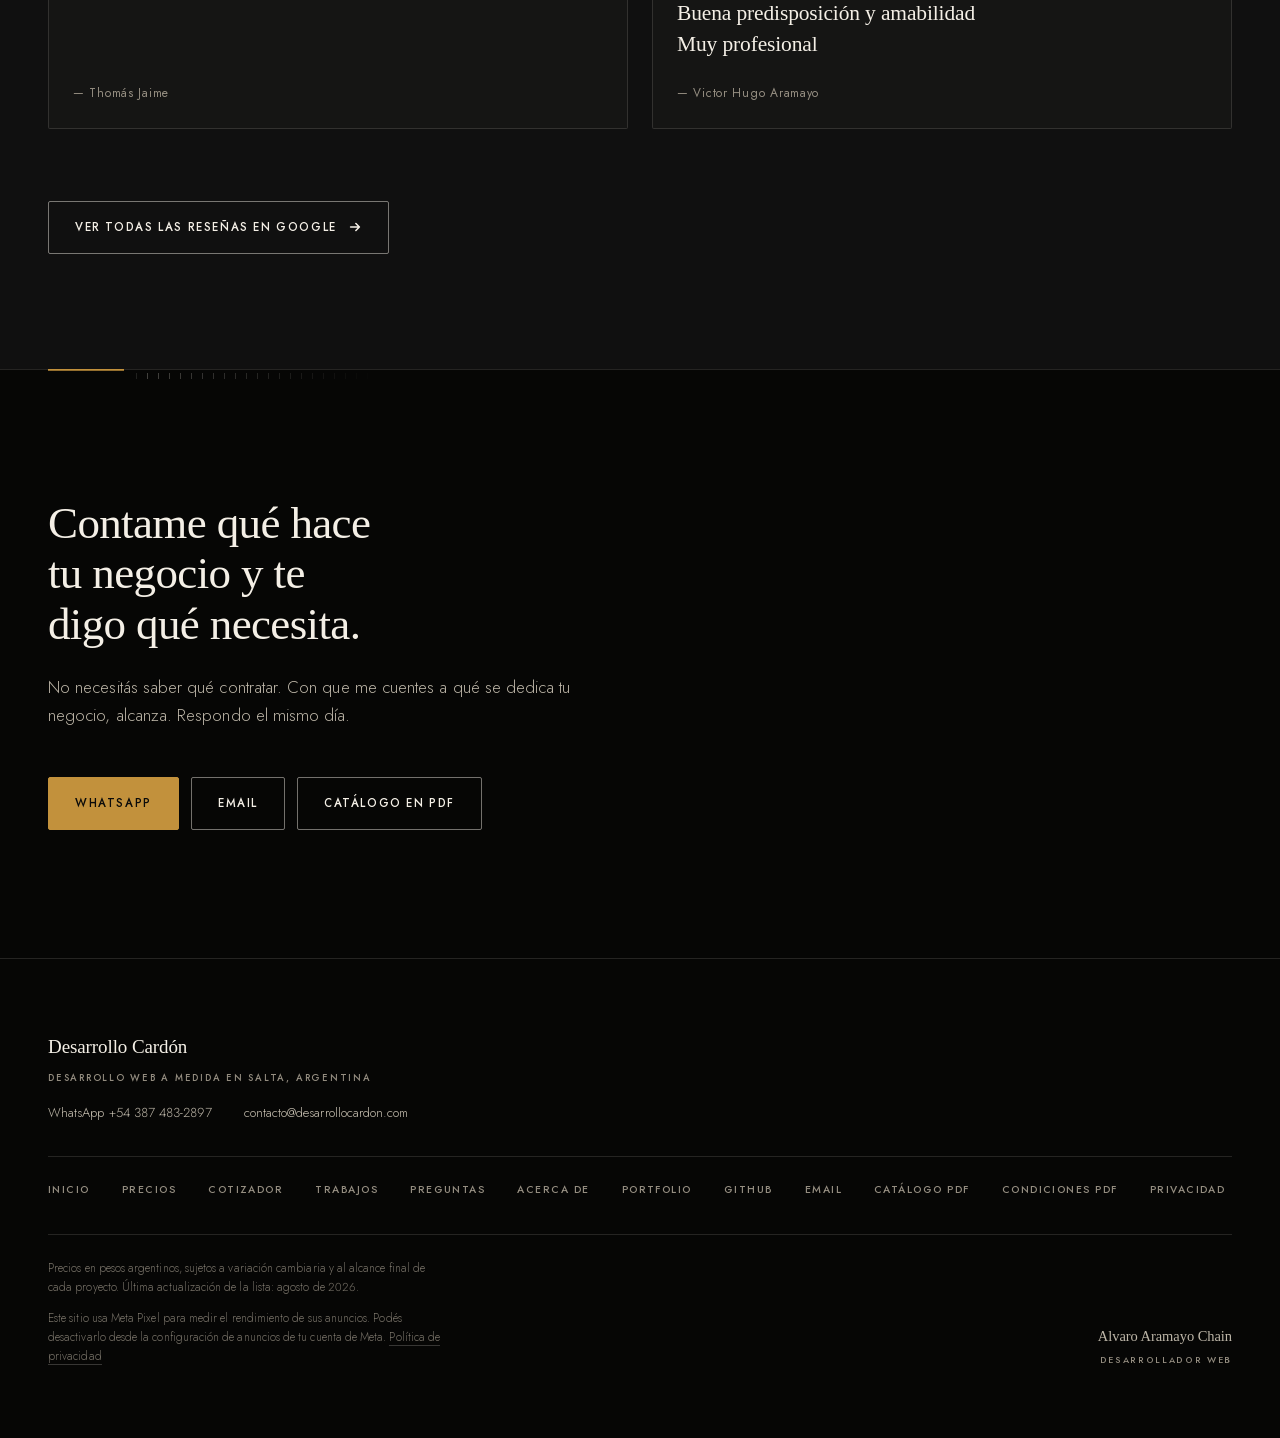
==== commit 154cd035: "El menu cambia Portfolio por Acerca de Con siete destinos la barra se desbordaba aun a 1440px y el b" ====
--- a/index.html
+++ b/index.html
@@ -119,7 +119,6 @@
       <a class="menu-b menu-link" href="trabajos/">Trabajos</a>
       <a class="menu-b menu-link" href="preguntas/">Preguntas</a>
       <a class="menu-b menu-link" href="acerca/">Acerca de</a>
-      <a class="menu-b menu-link" href="https://alvaroaramayochain.github.io/" target="_blank" rel="noopener">Portfolio</a>
     </nav>
 
     <div class="nav-end">
@@ -226,10 +225,10 @@
 </section>
 <section class="band" id="trabajos" aria-labelledby="h-trab">
   <div class="wrap">
-    <header class="sec">
+    <div class="sec">
       <p class="sec-idx" data-reveal="rise">Trabajos</p>
       <h2 id="h-trab" class="display-2" data-reveal="mask">Proyectos entregados y en curso.</h2>
-    </header>
+    </div>
 
     <div class="works" data-stagger>
 
@@ -289,10 +288,10 @@
   </div>
 </section><section class="band band-soft" id="resenas" aria-labelledby="h-res">
   <div class="wrap">
-    <header class="sec">
+    <div class="sec">
       <p class="sec-idx" data-reveal="rise">Reseñas</p>
       <h2 id="h-res" class="display-2" data-reveal="mask">Lo que dicen quienes ya trabajaron conmigo.</h2>
-    </header>
+    </div>
 
     <div class="reviews">
       <article class="rev" data-reveal="rise" data-delay="1">
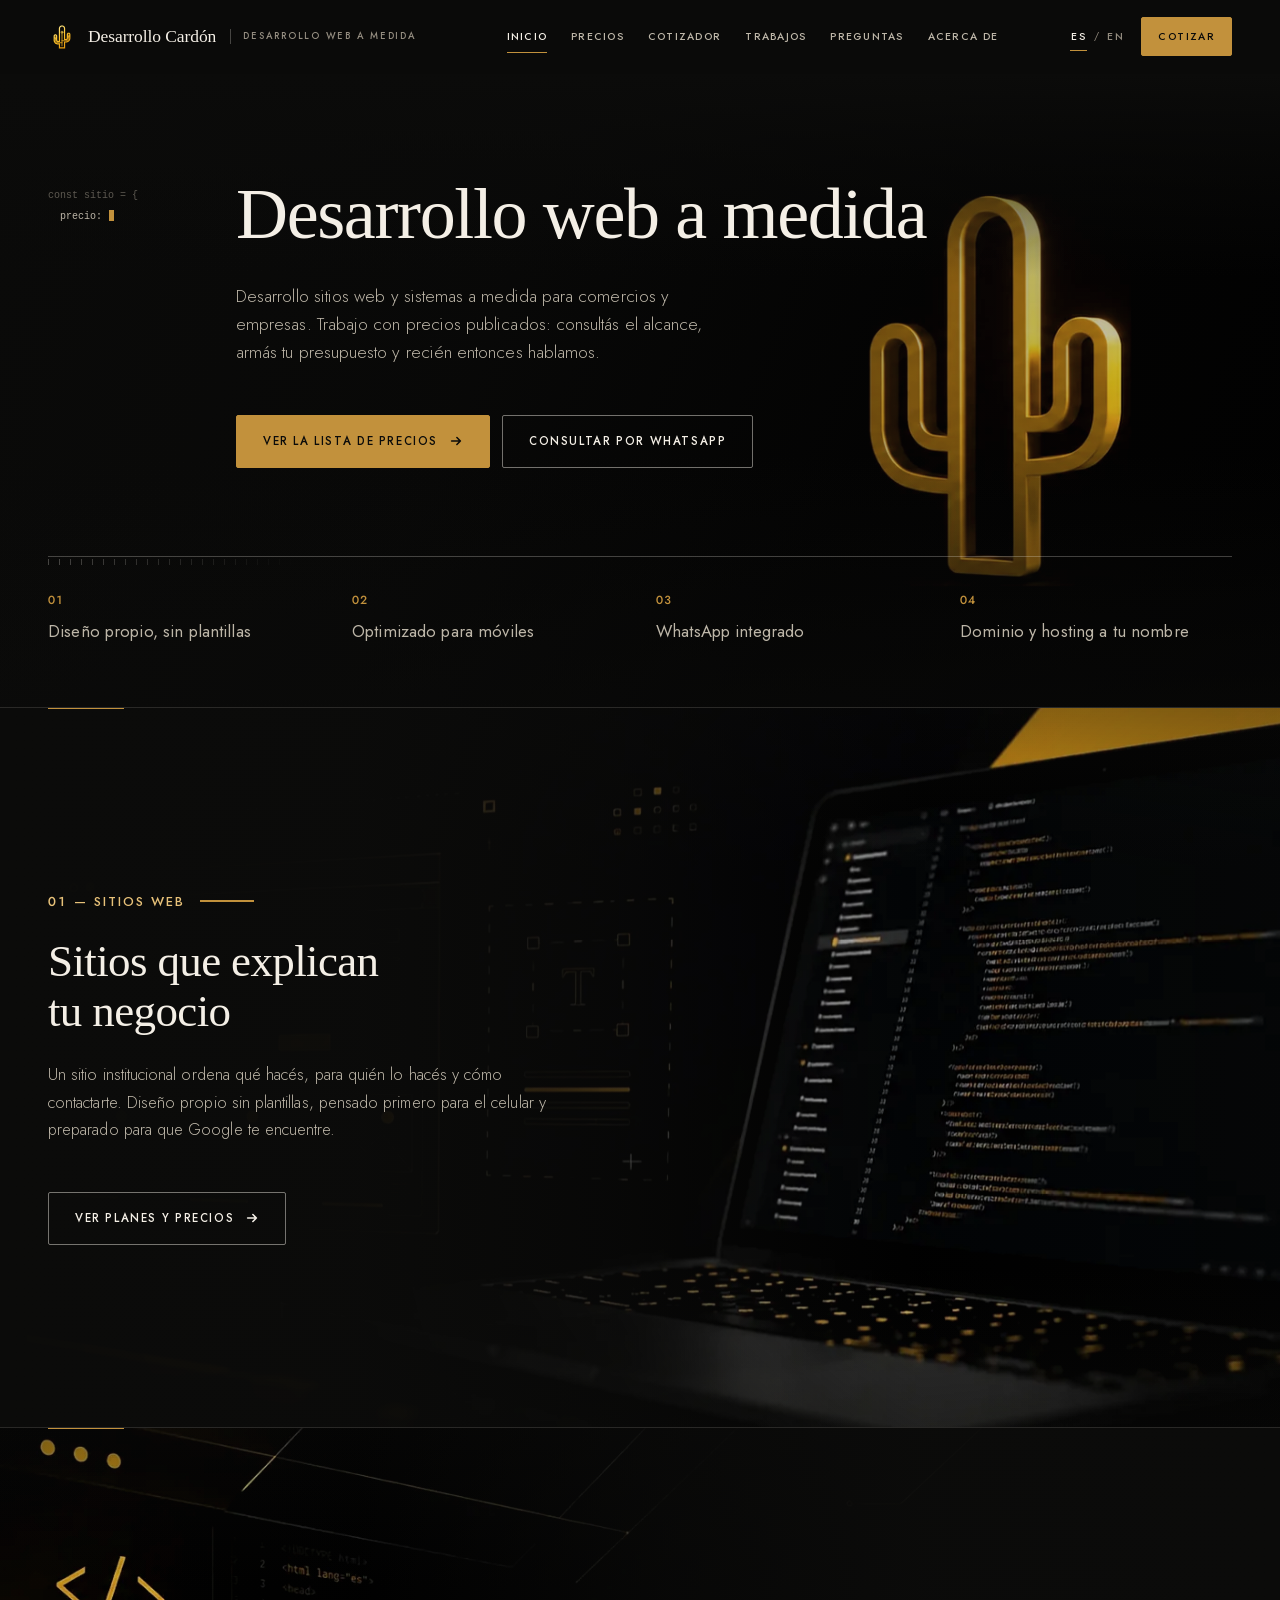
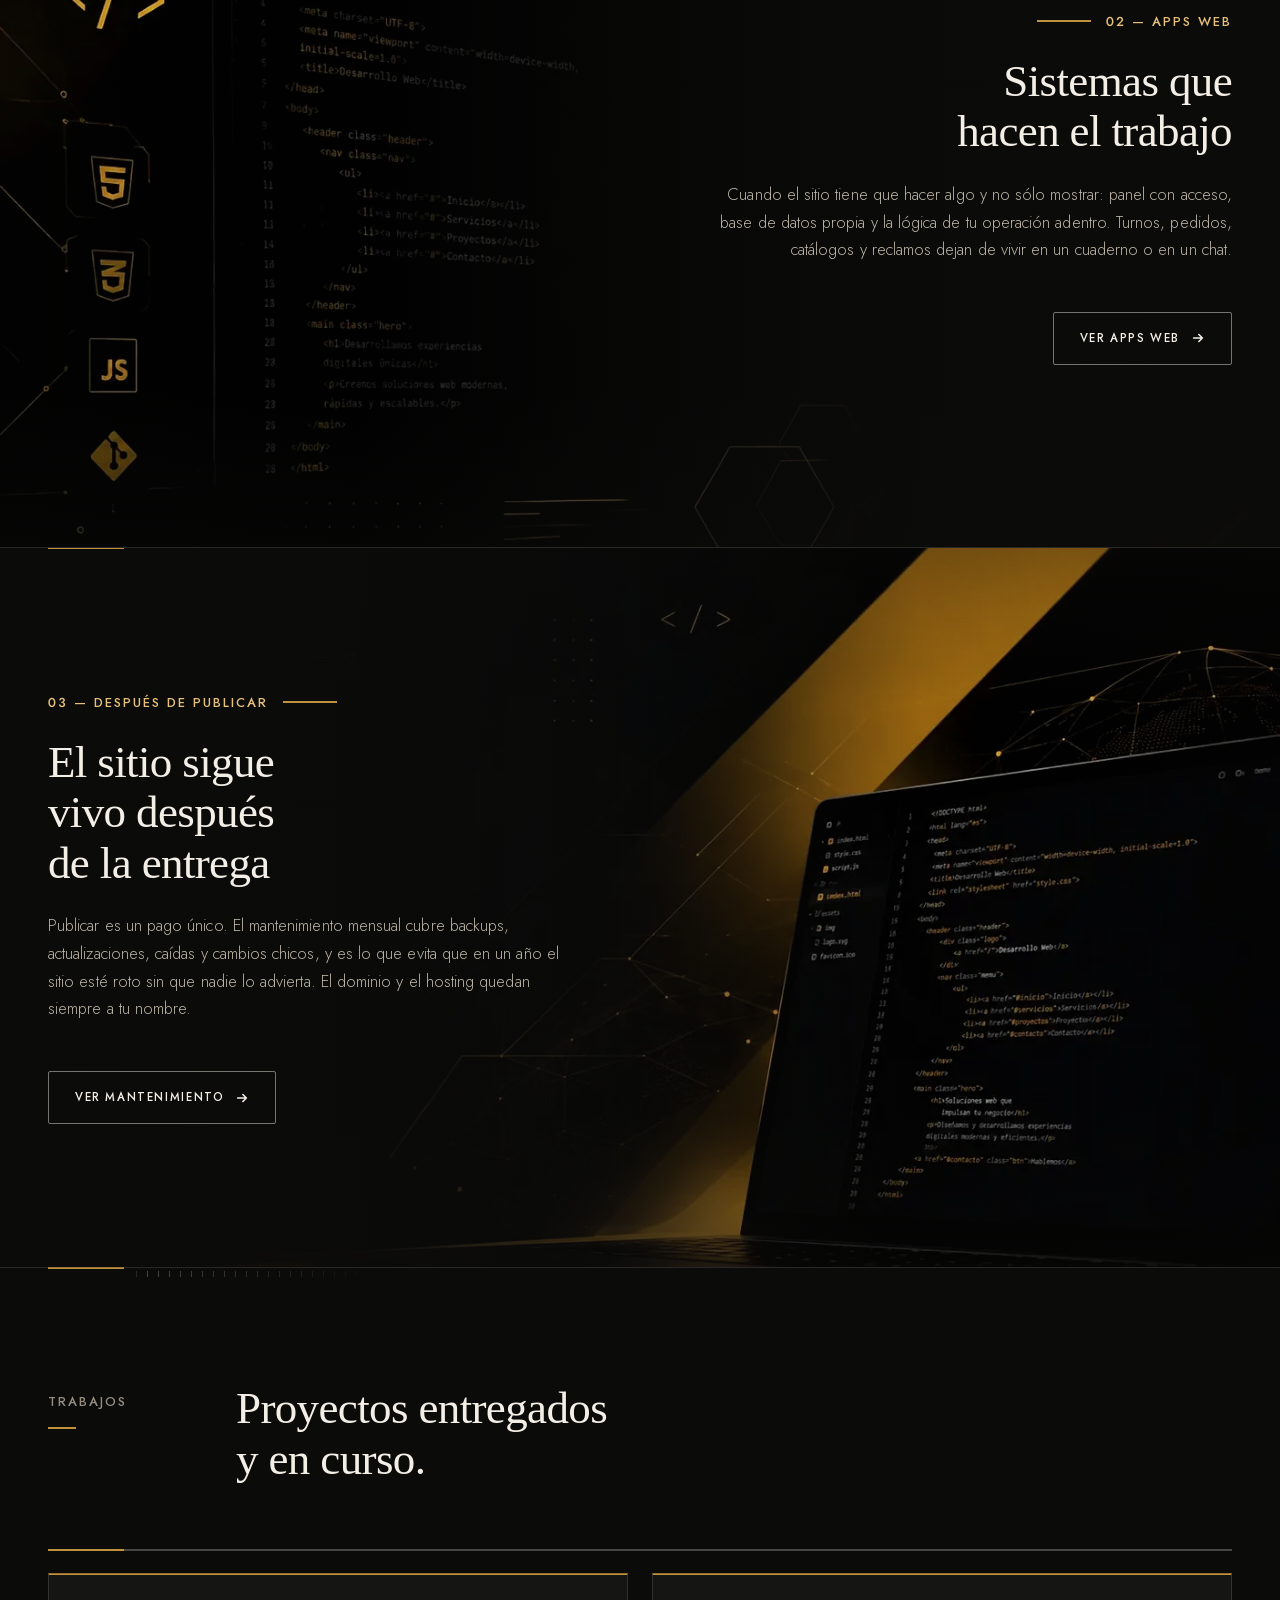
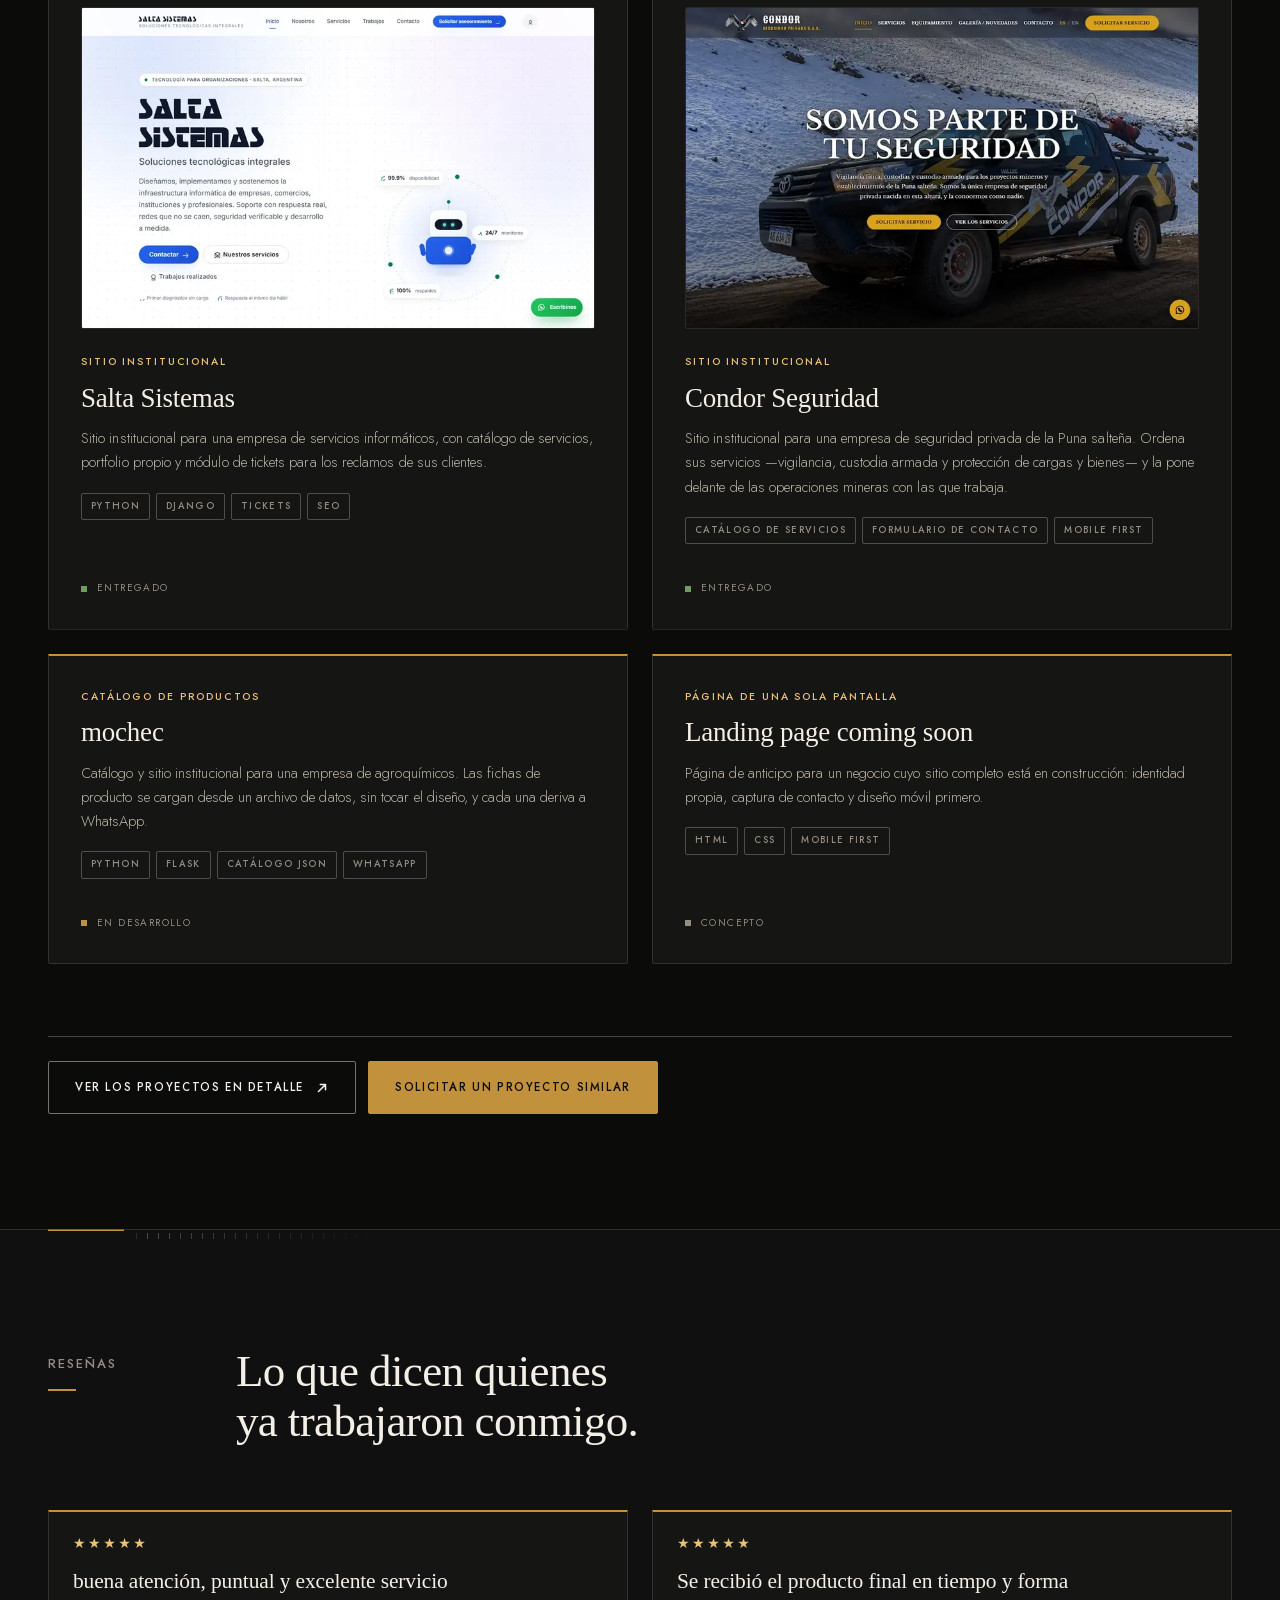
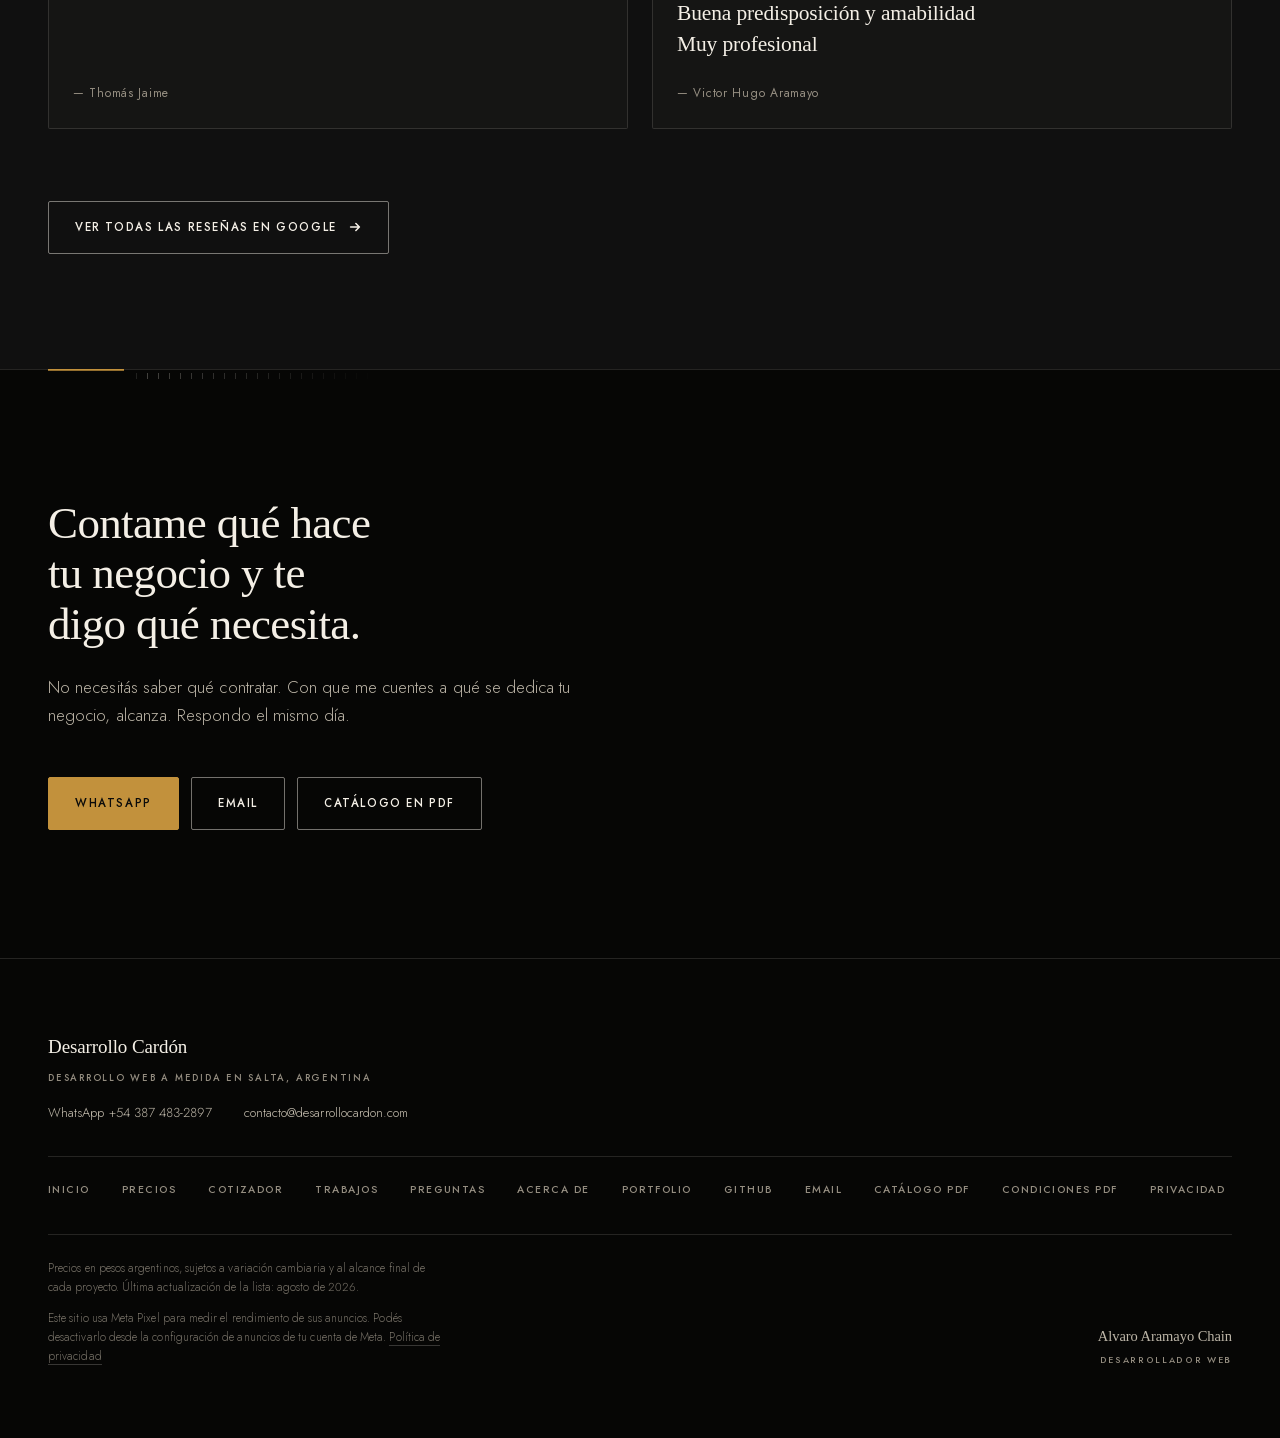
==== commit 6799a83f: "/acerca/ habla de Desarrollo Cardon, no de la persona La pagina describe el negocio: que hace, para " ====
--- a/index.html
+++ b/index.html
@@ -388,7 +388,7 @@
       "@id": "https://desarrollocardon.com/#negocio",
       "name": "Desarrollo Cardón",
       "alternateName": "Desarrollo Cardón — Desarrollo web a medida",
-      "founder": { "@id": "https://desarrollocardon.com/acerca/#alvaro" },
+      "founder": { "@id": "https://desarrollocardon.com/#fundador" },
       "description": "Desarrollo de sitios web y sistemas a medida para comercios y empresas, con precios publicados.",
       "url": "https://desarrollocardon.com/",
       "logo": {
@@ -414,10 +414,10 @@
     },
     {
       "@type": "Person",
-      "@id": "https://desarrollocardon.com/acerca/#alvaro",
+      "@id": "https://desarrollocardon.com/#fundador",
       "name": "Alvaro Aramayo Chain",
       "jobTitle": "Desarrollador web",
-      "url": "https://desarrollocardon.com/acerca/",
+      "url": "https://alvaroaramayochain.github.io/",
       "worksFor": { "@id": "https://desarrollocardon.com/#negocio" },
       "knowsAbout": ["Desarrollo web", "Sitios web institucionales", "Aplicaciones web", "Python", "Django", "Flask"],
       "sameAs": [
--- a/styles.css
+++ b/styles.css
@@ -1220,8 +1220,8 @@
    PREGUNTAS
    Mismo mecanismo que el índice de precios, en tono menor.
    =========================================================== */
-/* la pregunta es el h3 y el boton va adentro: el texto aparece una sola vez.
-   El h3 no aporta tipografia propia, la pone .plan-name como antes */
+/* la pregunta es el h2 y el boton va adentro: el texto aparece una sola vez.
+   El h2 no aporta tipografia propia, la pone .plan-name como antes */
 .faq-q{font:inherit;color:inherit;}
 .faq .plan-bar{grid-template-columns:1fr 26px;gap:var(--s4);padding:var(--s4) 0;}
 .faq .plan-name{
@@ -1499,10 +1499,10 @@
 
 /* ---------- MENÚ EN PANTALLAS ANGOSTAS ----------
    El menú se guarda detrás del botón y baja como una hoja a lo ancho.
-   El umbral es 1119 y no 1023 como el del riel: con seis destinos, más
+   El umbral es 1199 y no 1023 como el del riel: con seis destinos, más
    la marca, el idioma y el botón, la barra recién respira a partir de
-   1120. Antes de eso se apretaba y a 1024 se desbordaba 47px. */
-@media (max-width:1119px){
+   1200. Con 1120 el botón Cotizar todavía se cortaba hasta unos 1180px. */
+@media (max-width:1199px){
   .nav-toggle{display:block;}
   .brand-thin{display:none;}
   .nav,.nav.is-stuck{
@@ -1538,7 +1538,7 @@
 @media (min-width:1024px) and (max-width:1320px){
   :root{--rail:140px;}
 }
-@media (min-width:1120px) and (max-width:1320px){
+@media (min-width:1200px) and (max-width:1320px){
   .menu{gap:var(--s5);}
   .menu-b{font-size:10.5px;letter-spacing:.12em;}
   .nav-end{gap:var(--s4);margin-left:var(--s5);}
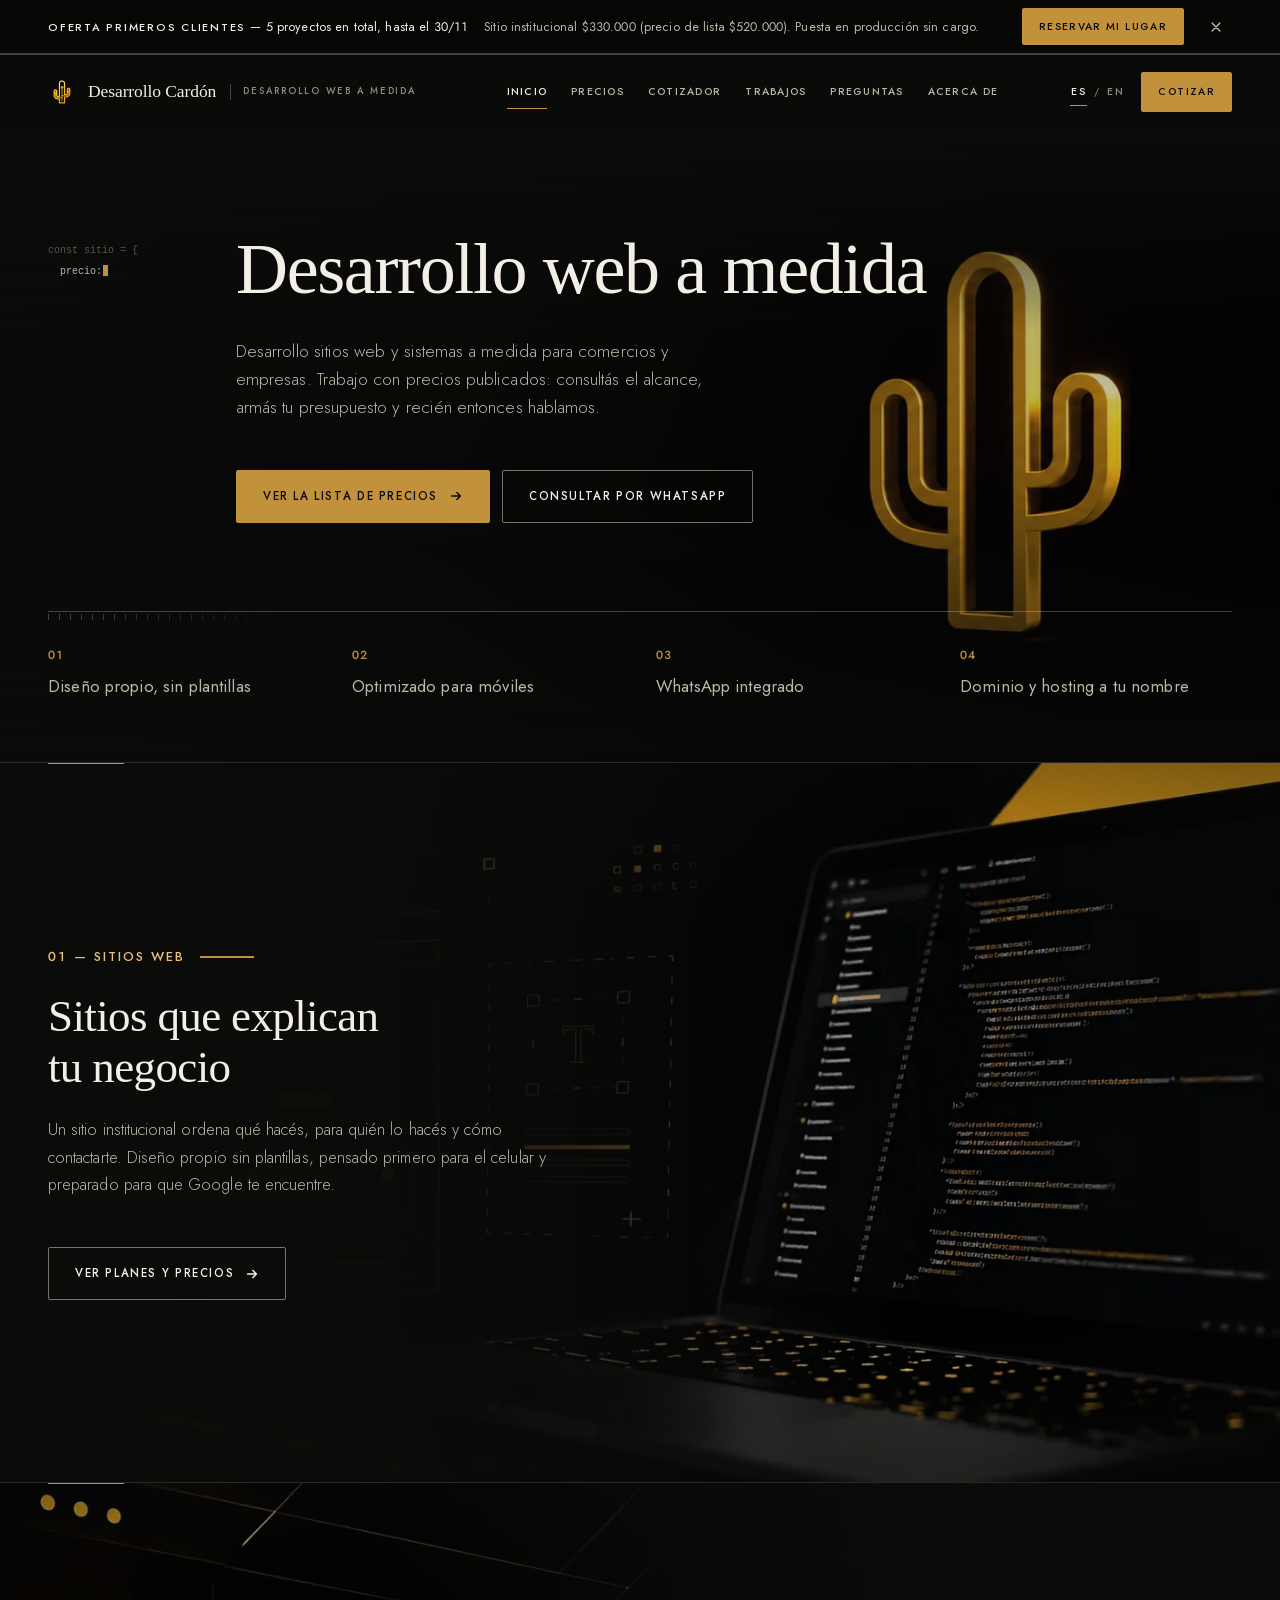
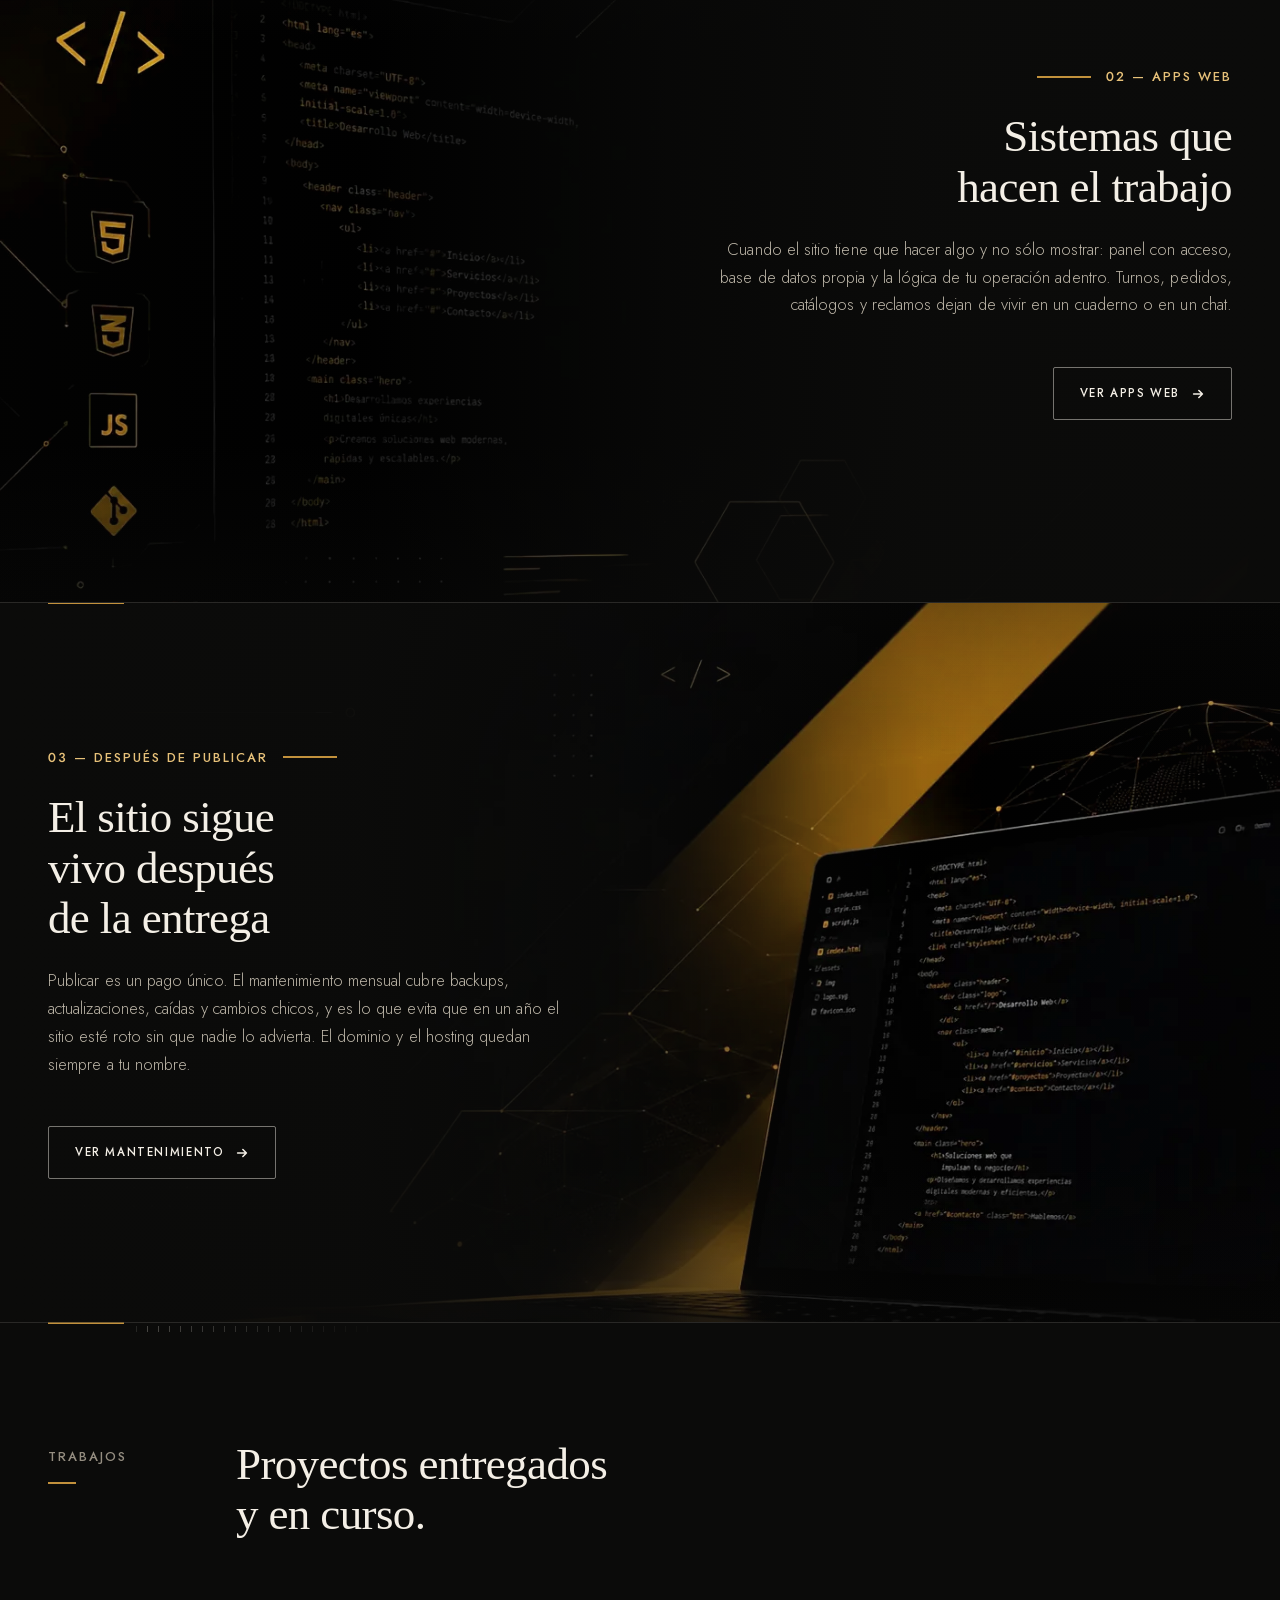
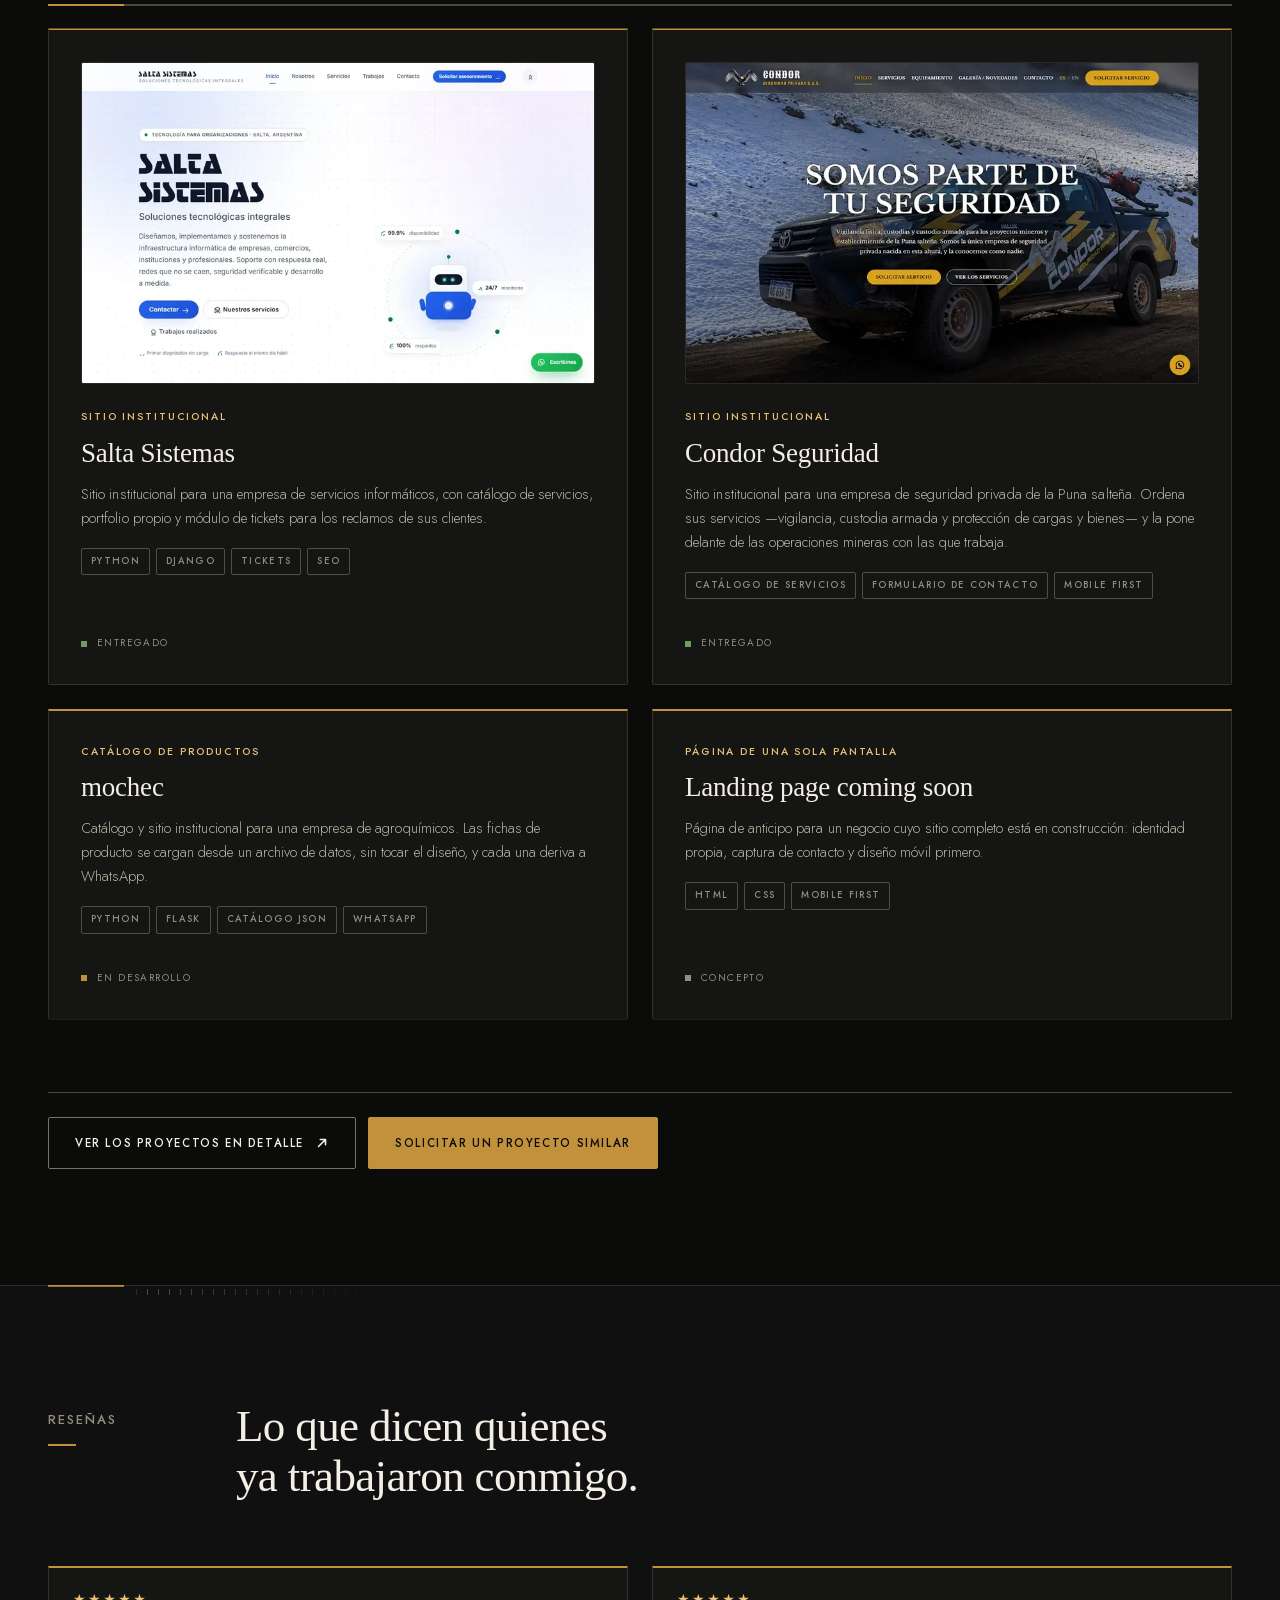
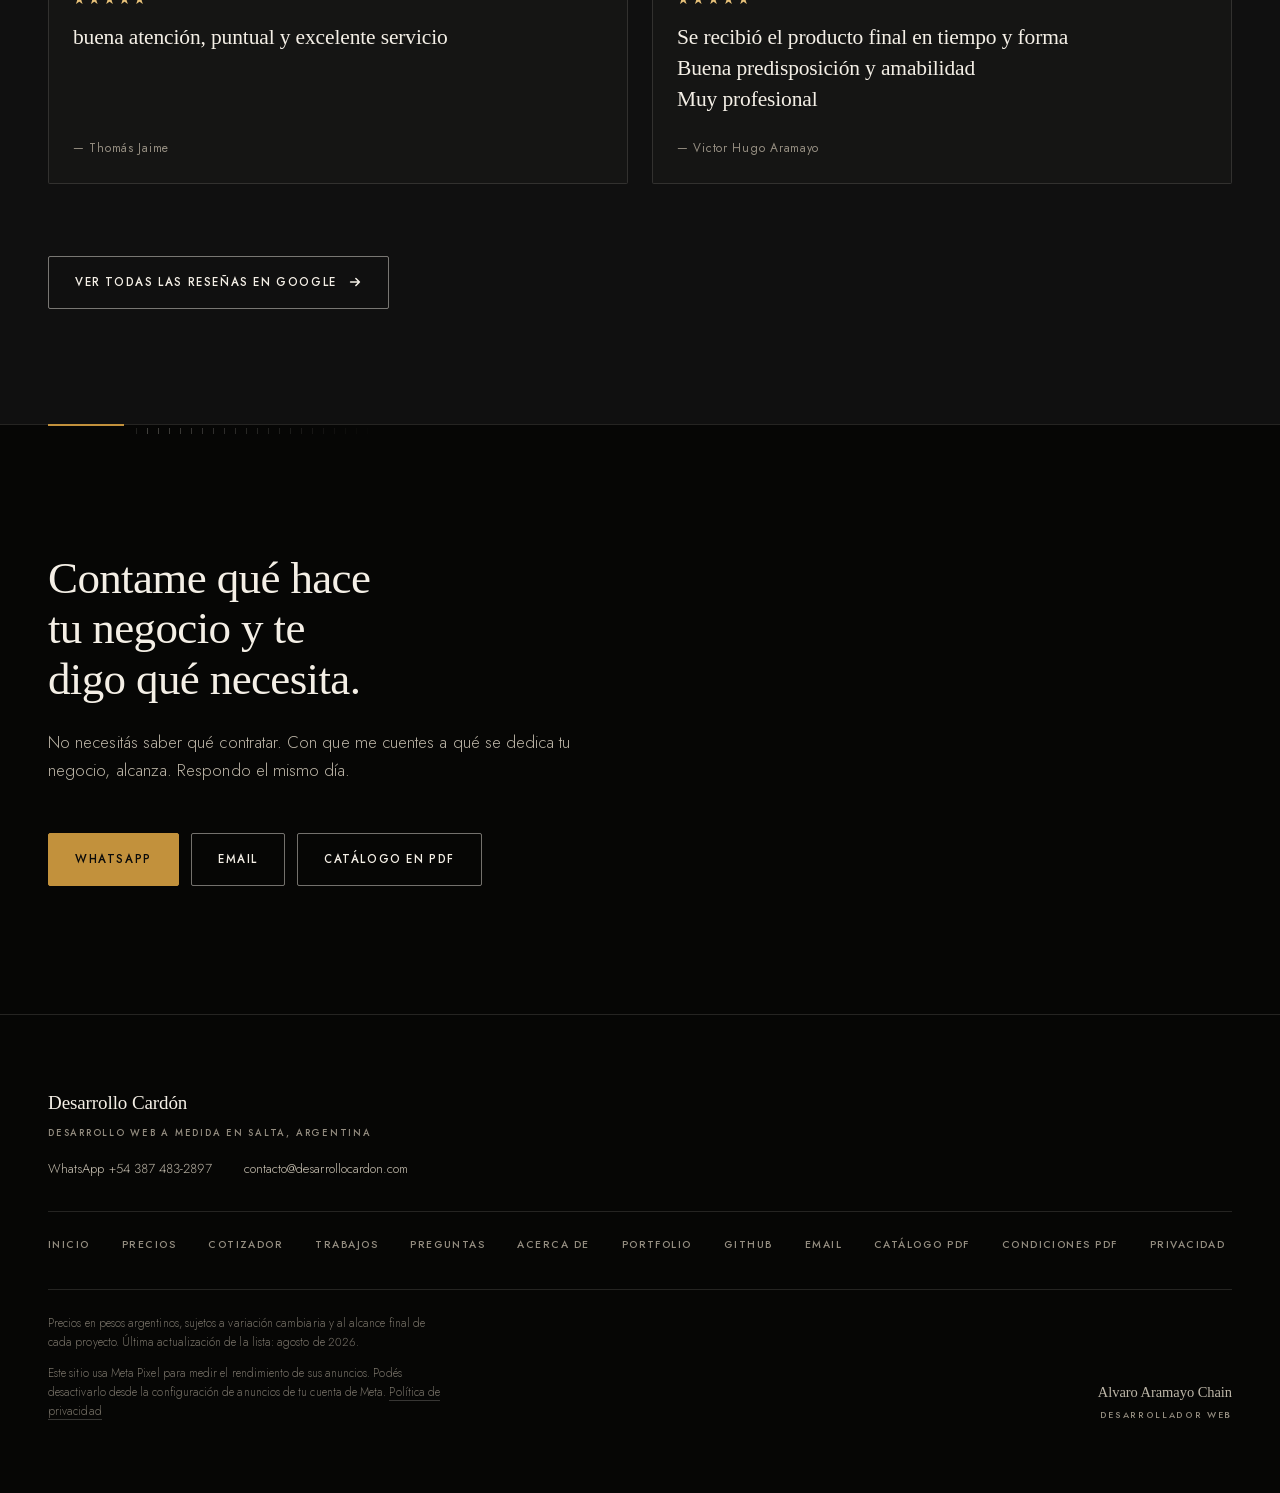
==== commit 6013e9bf: "Cartel de la oferta primeros clientes en las seis paginas Banda arriba del menu, identica en las sei" ====
--- a/index.html
+++ b/index.html
@@ -98,6 +98,18 @@
 
 <a class="skip" href="#contenido">Saltar al contenido</a>
 <div class="rule-top" aria-hidden="true"><span id="progressBar"></span></div>
+<!-- oferta:inicio -->
+<aside class="oferta" id="oferta" aria-label="Oferta primeros clientes" data-oferta>
+  <div class="oferta-in">
+    <p class="oferta-t"><strong>Oferta primeros clientes</strong> — <span>5 proyectos en total, hasta el 30/11</span></p>
+    <p class="oferta-d"><span>Sitio institucional $330.000</span> <span class="oferta-extra">(precio de lista $520.000). Puesta en producción sin cargo.</span></p>
+    <a class="btn btn-gold btn-sm oferta-cta" href="https://wa.me/543874832897?text=Hola%21%20Quiero%20reservar%20mi%20lugar%20en%20la%20oferta%20primeros%20clientes.%20Me%20interesa%20el%20plan%20____." target="_blank" rel="noopener" data-wa-en="Hi! I'd like to reserve my spot in the first-client offer. I'm interested in the ____ plan." data-umami-event="whatsapp">Reservar mi lugar</a>
+    <button type="button" class="oferta-x" id="ofertaX" aria-label="Cerrar la oferta" hidden>
+      <svg viewBox="0 0 16 16" aria-hidden="true"><path d="M3.5 3.5l9 9M12.5 3.5l-9 9"/></svg>
+    </button>
+  </div>
+</aside>
+<!-- oferta:fin -->
 
 <header class="nav" id="nav">
   <div class="nav-inner">
--- a/styles.css
+++ b/styles.css
@@ -1675,3 +1675,50 @@
   .nav-toggle{width:26px;margin-left:0;}
   .nav-toggle span{left:2px;width:20px;}
 }
+
+/* ===========================================================
+   OFERTA PRIMEROS CLIENTES
+   Banda delgada arriba del menú, repetida igual en las seis páginas
+   (ver README). Va en el flujo, no fija: al hacer scroll se va y la
+   nav sticky queda sola, así en celular no tapa contenido. Sin
+   animación y sin filetes verticales: un filete de 2px abajo y nada
+   más. El latón está sólo en el botón, que es la acción.
+   El estado sin JS es el final: se ve completa y el botón de cerrar
+   (que necesita JS) arranca oculto.
+   =========================================================== */
+.oferta{background:var(--ink-3);border-bottom:2px solid var(--line-2);}
+.oferta-in{
+  max-width:var(--maxw);margin:0 auto;padding:8px var(--pad);
+  display:grid;grid-template-columns:auto minmax(0,1fr) auto auto;
+  grid-template-areas:"t d cta x";align-items:center;gap:6px var(--s4);
+  font-family:var(--sans);font-size:12.5px;line-height:1.45;
+  font-weight:400;letter-spacing:.01em;color:var(--bone-2);
+}
+.oferta-t{grid-area:t;color:var(--bone);}
+.oferta-t strong{
+  font-weight:500;font-size:11px;letter-spacing:.16em;text-transform:uppercase;
+}
+.oferta-d{grid-area:d;}
+.oferta-cta{grid-area:cta;}
+.oferta-x{
+  grid-area:x;width:32px;height:32px;display:grid;place-items:center;
+  color:var(--bone-2);transition:color var(--t-fast);
+}
+.oferta-x[hidden]{display:none;}
+.oferta-x:hover{color:var(--bone);}
+.oferta-x svg{width:14px;height:14px;fill:none;stroke:currentColor;stroke-width:1.6;stroke-linecap:round;}
+html.oferta-cerrada .oferta{display:none;}
+
+/* debajo de 1200 no entra en un renglón: título arriba, precio y botón abajo */
+@media (max-width:1199px){
+  /* tres columnas: el título se extiende sobre la del botón, que es más
+     ancho que la cruz, y sólo le cede lugar a la cruz */
+  .oferta-in{grid-template-columns:minmax(0,1fr) auto auto;grid-template-areas:"t t x" "d cta cta";}
+}
+/* en celular se guarda el precio de lista y la puesta en producción: quedan
+   el tope, la fecha, el precio de oferta y el botón */
+@media (max-width:720px){
+  .oferta-extra{display:none;}
+  .oferta-in{font-size:12px;column-gap:var(--s3);}
+  .oferta-t strong{font-size:10.5px;letter-spacing:.12em;}
+}
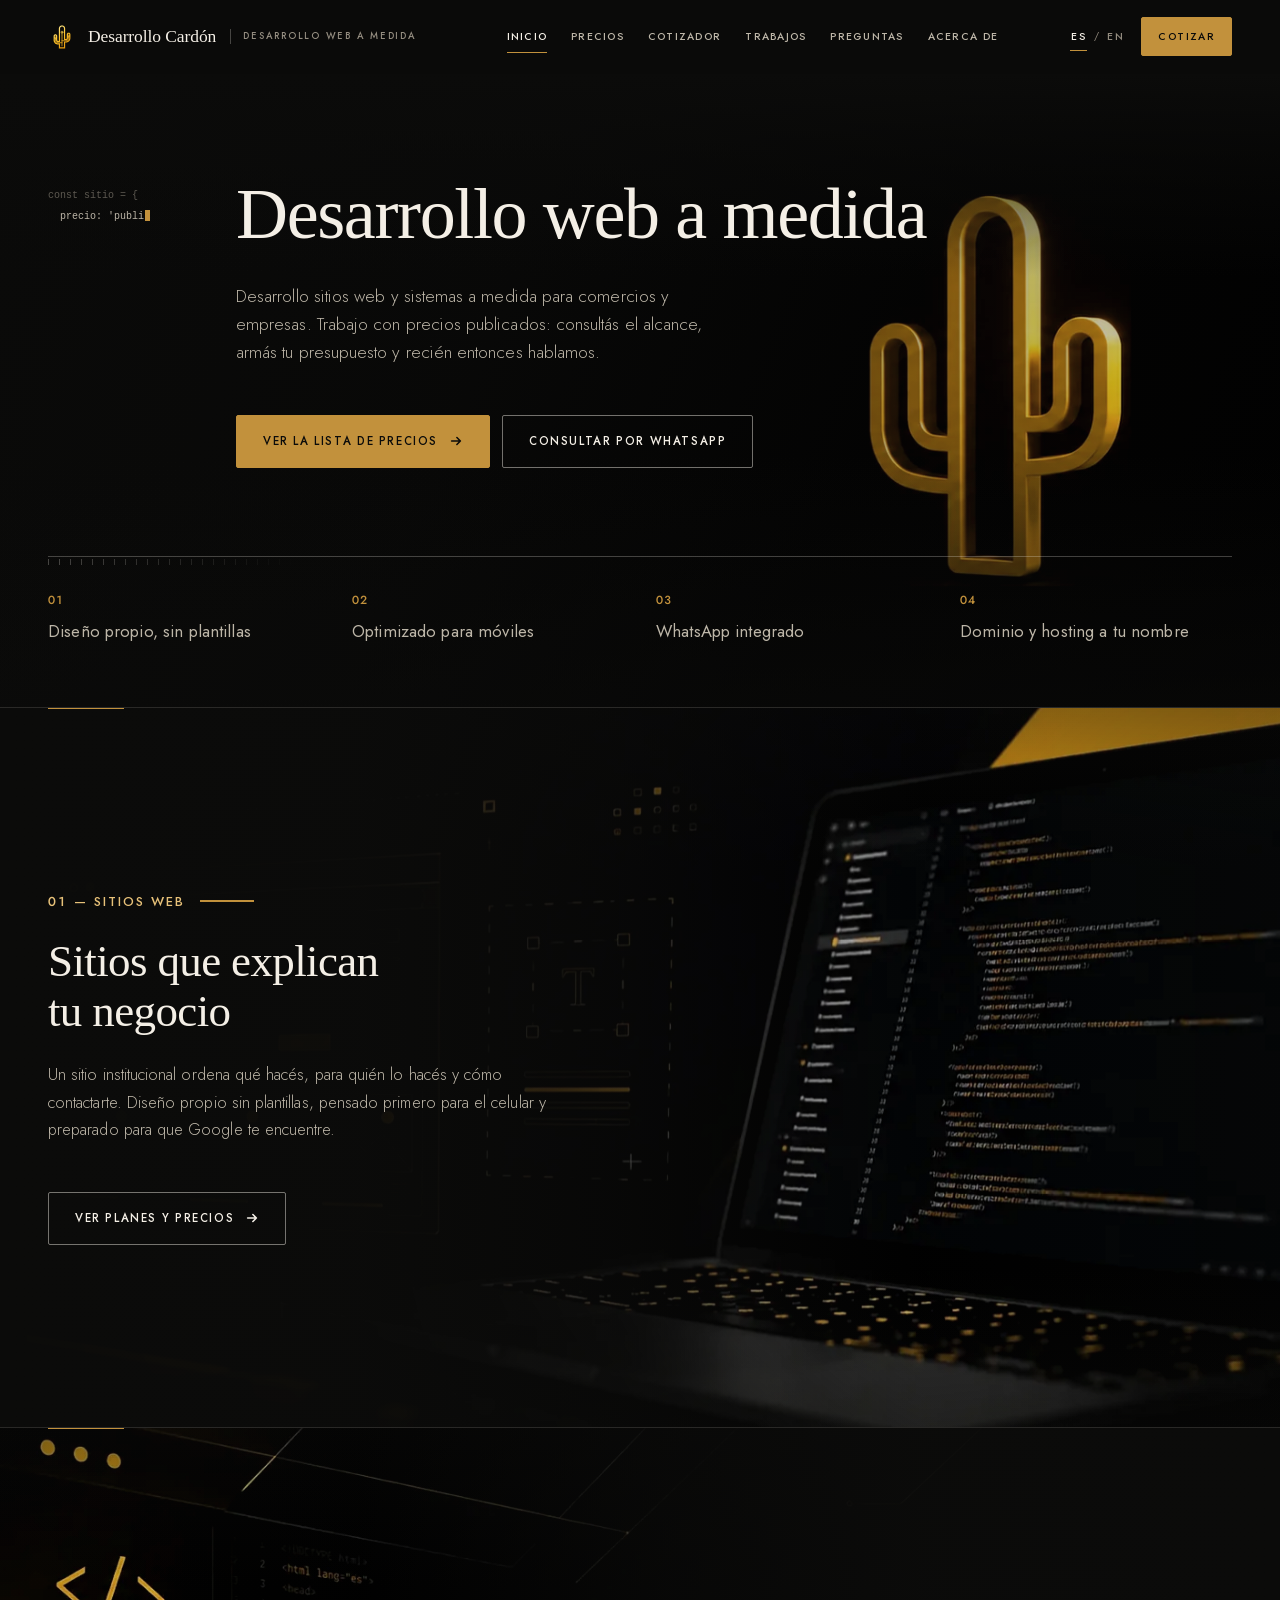
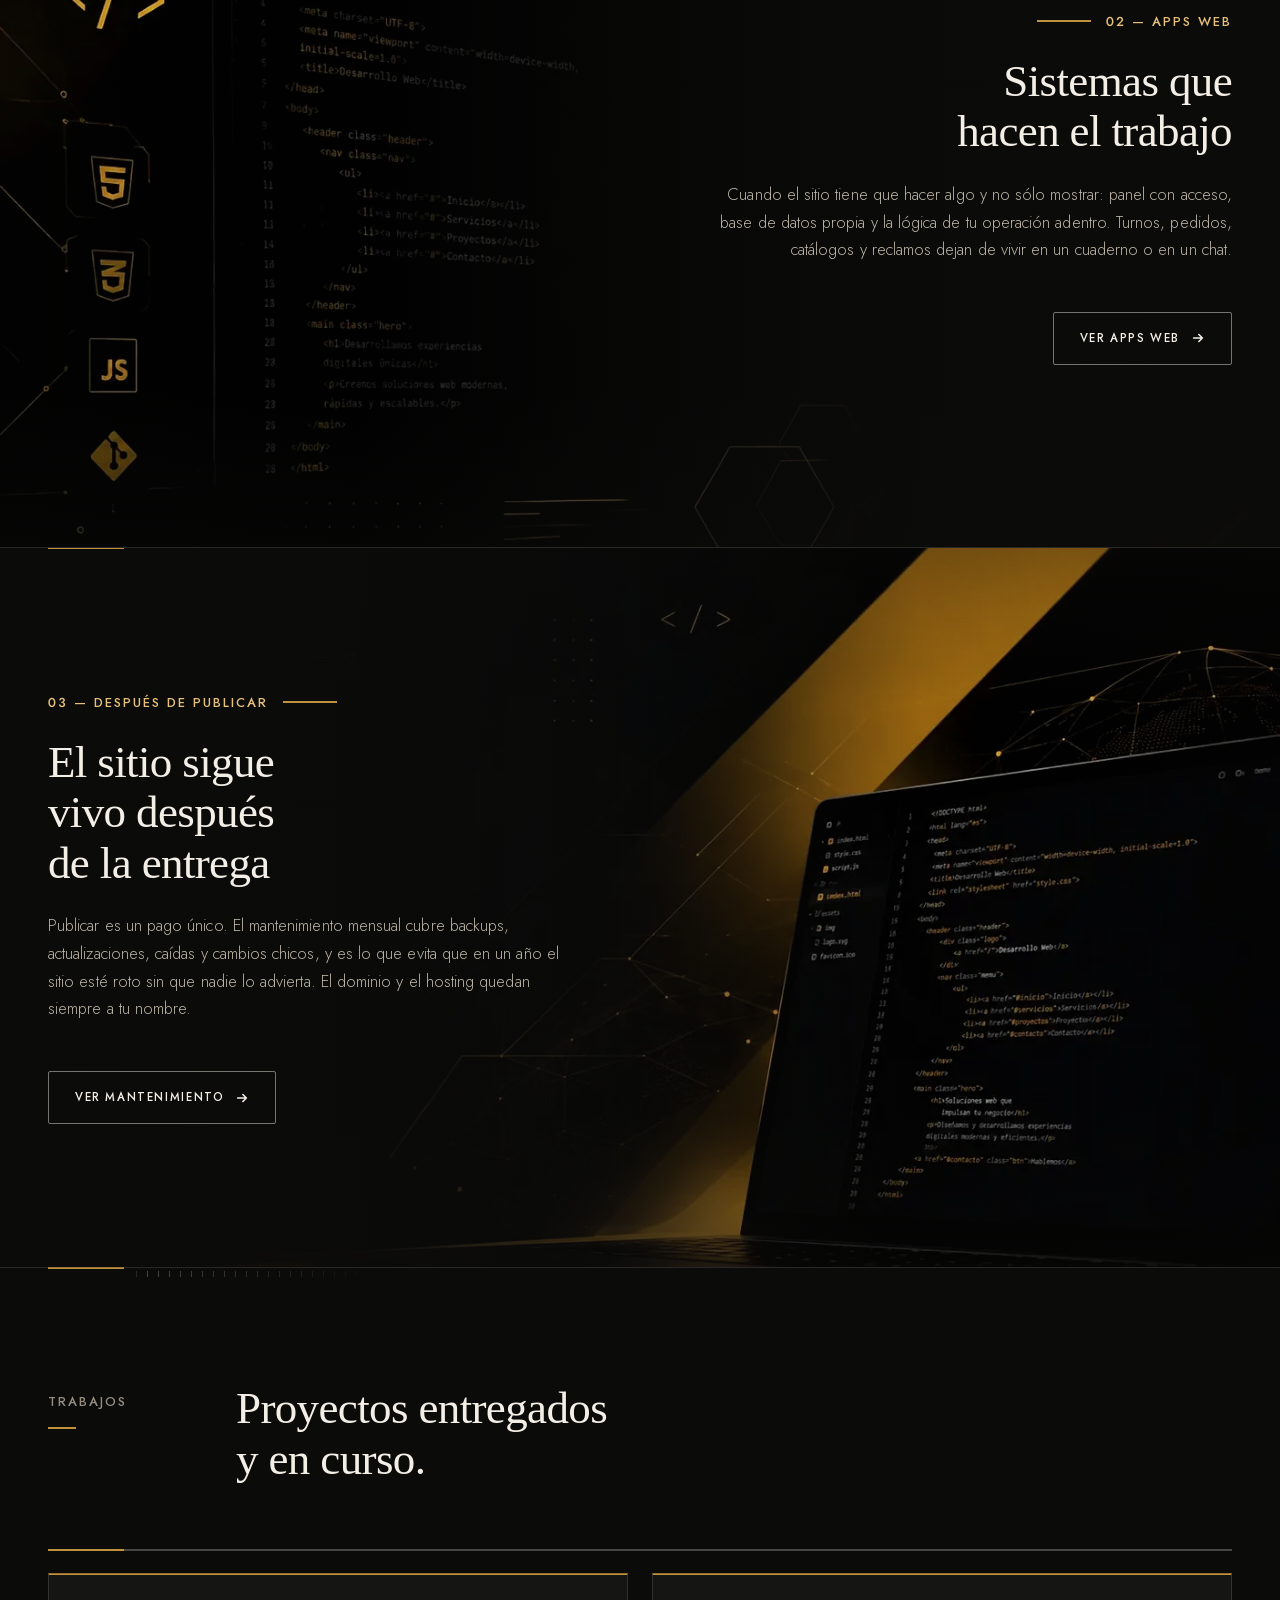
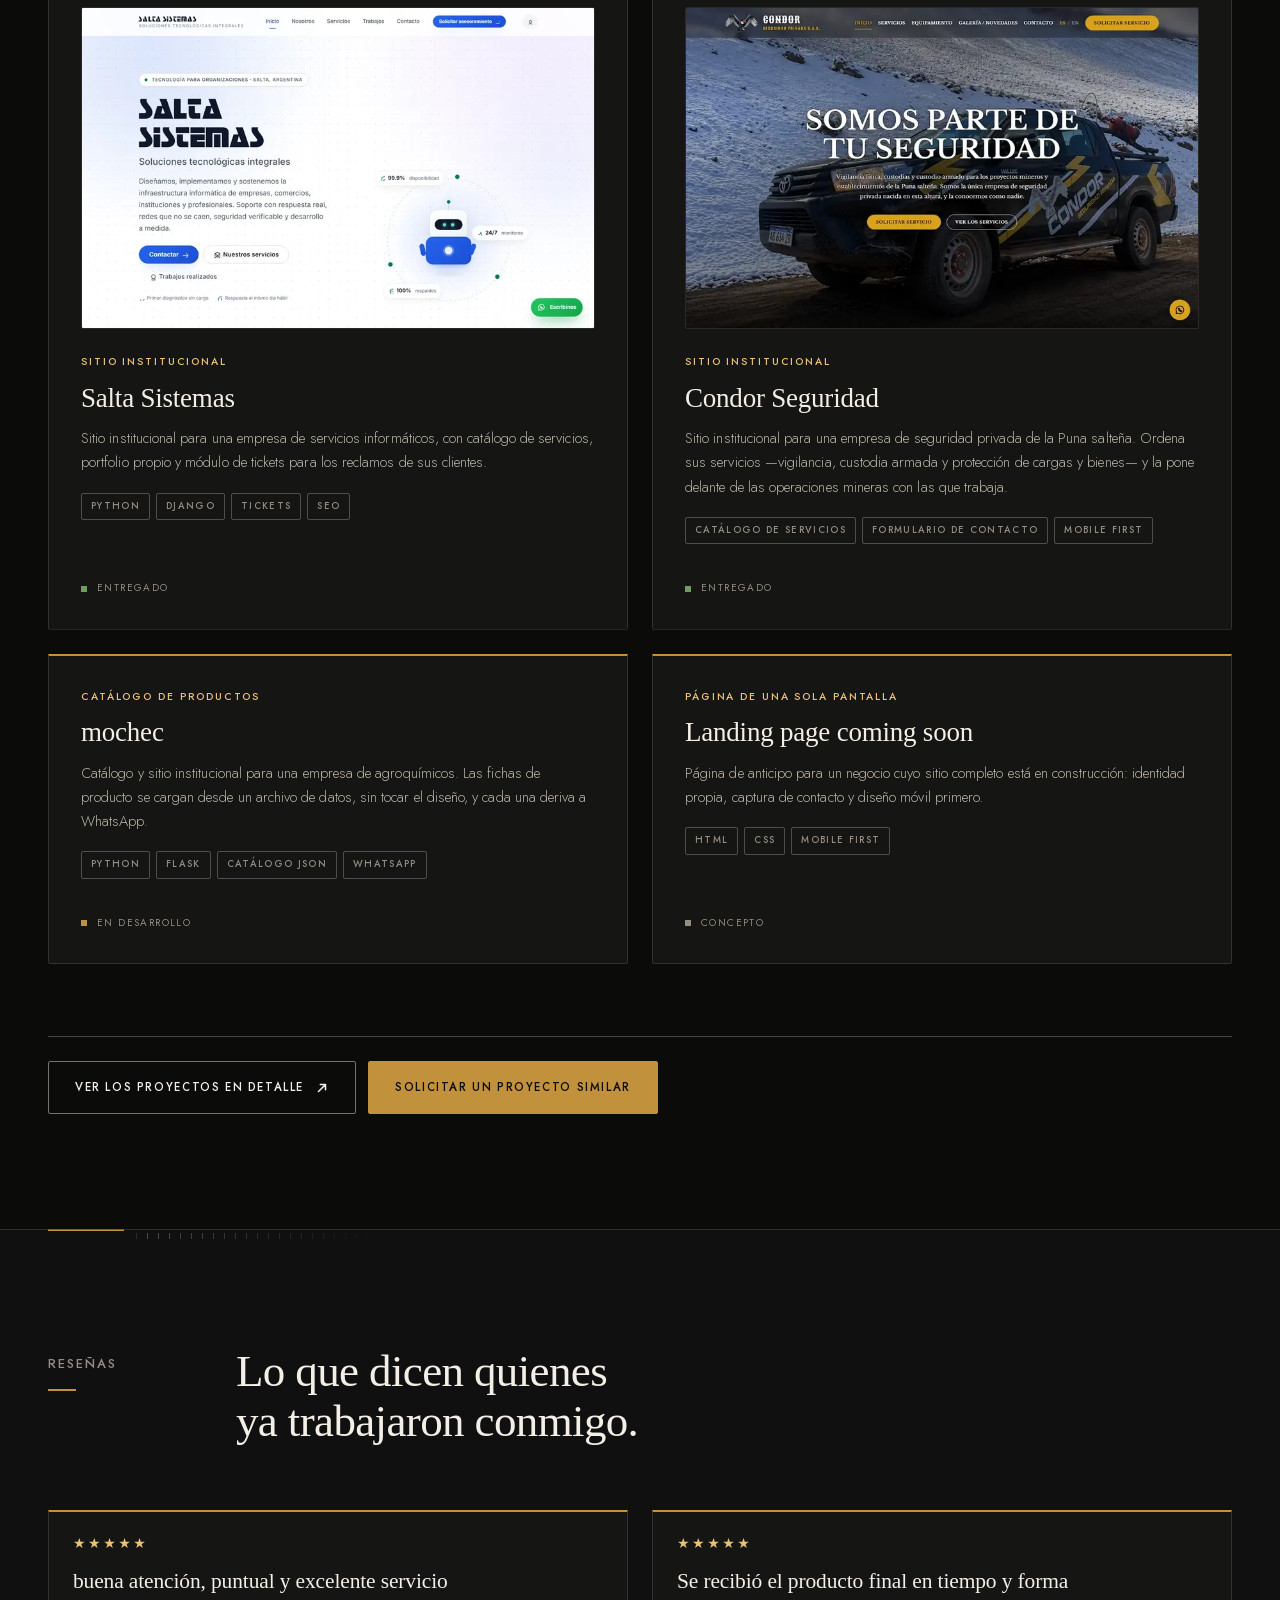
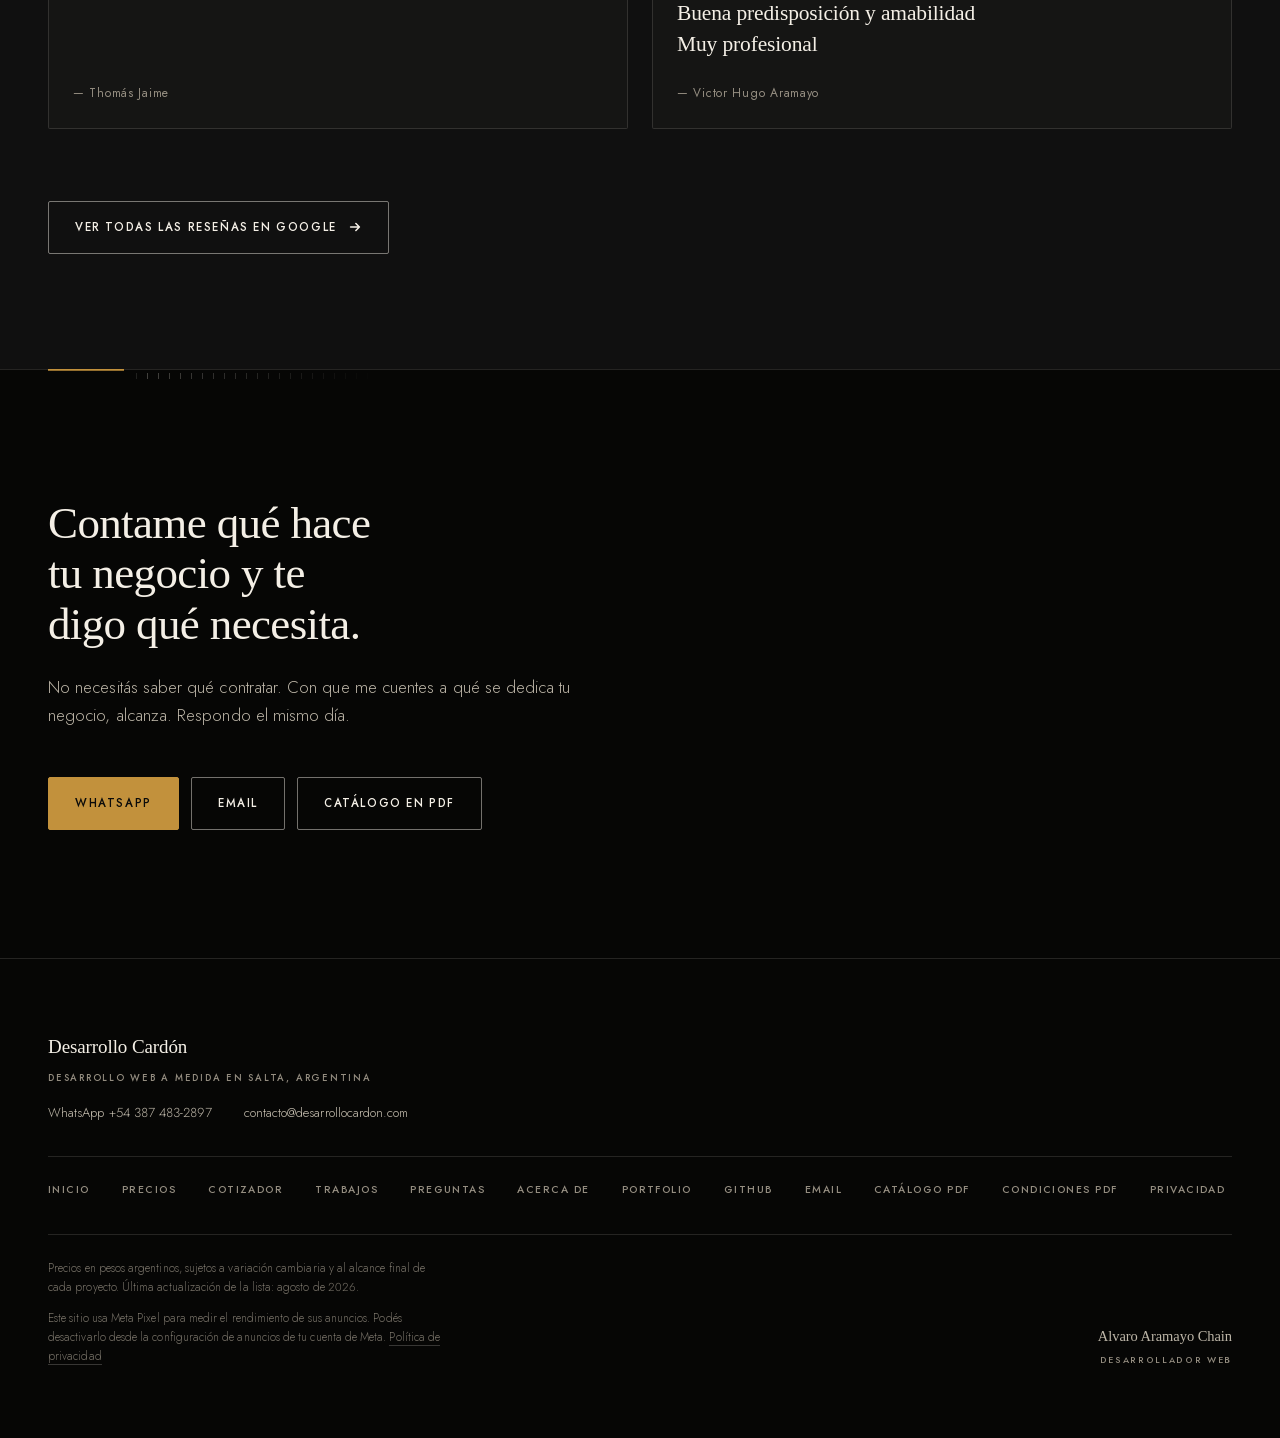
==== commit 02932664: "Mencion de la oferta en la portada Una linea debajo del boton de #sitios-info, sin seccion nueva. Ll" ====
--- a/index.html
+++ b/index.html
@@ -196,6 +196,7 @@
       <a class="btn btn-line" href="precios/#sitios">Ver planes y precios
         <svg class="ico-out" viewBox="0 0 16 16" aria-hidden="true"><path d="M3 8h10M9 4l4 4-4 4"/></svg>
       </a>
+      <p class="shot-oferta" data-oferta>Oferta primeros clientes hasta el 30/11: sitio institucional a $330.000, puesta en producción sin cargo.</p>
     </div>
   </div>
 </section>
--- a/styles.css
+++ b/styles.css
@@ -1708,6 +1708,8 @@
 .oferta-x:hover{color:var(--bone);}
 .oferta-x svg{width:14px;height:14px;fill:none;stroke:currentColor;stroke-width:1.6;stroke-linecap:round;}
 html.oferta-cerrada .oferta{display:none;}
+/* pasado OFERTA_FIN (script.js) se apaga todo lo de la campaña */
+html.oferta-fin [data-oferta]{display:none !important;}
 
 /* debajo de 1200 no entra en un renglón: título arriba, precio y botón abajo */
 @media (max-width:1199px){
@@ -1722,3 +1724,34 @@
   .oferta-in{font-size:12px;column-gap:var(--s3);}
   .oferta-t strong{font-size:10.5px;letter-spacing:.12em;}
 }
+
+/* ---------- precios de oferta en /precios/ ----------
+   El de lista va primero en el HTML (el control de precios lee el primer
+   .num de cada plan) y se ve tachado y más chico; el de oferta queda al
+   tamaño de siempre. Los selectores llevan .plan-bar para ganarle al
+   hover de .plan-p .num */
+.plan-pp{display:flex;align-items:baseline;gap:var(--s3);flex-wrap:wrap;justify-content:flex-end;}
+.plan-bar .plan-p.has-oferta .num-lista{
+  font-size:clamp(15px,1.5vw,19px);color:var(--bone-3);
+  text-decoration:line-through;text-decoration-thickness:1px;
+}
+.oferta-ley{
+  display:block;font-size:10.5px;font-weight:500;letter-spacing:.12em;
+  text-transform:uppercase;color:var(--bone-2);
+}
+@media (max-width:600px){ .plan-pp{justify-content:flex-start;} }
+
+.oferta-incluye{margin-top:var(--s7);border-top:2px solid var(--line-2);padding-top:var(--s5);max-width:760px;}
+.oferta-inc-t{
+  font-family:var(--sans);font-size:10.5px;font-weight:500;letter-spacing:.18em;
+  text-transform:uppercase;color:var(--bone);margin-bottom:var(--s3);
+}
+/* mención en la portada, debajo del botón de #sitios-info */
+.shot-oferta{
+  margin-top:var(--s4);padding-top:var(--s3);border-top:2px solid var(--line-2);
+  max-width:46ch;font-size:13.5px;line-height:1.55;font-weight:400;color:var(--bone);
+}
+.oferta-lista li{
+  font-size:14.5px;line-height:1.6;color:var(--bone-2);
+  padding:var(--s3) 0;border-bottom:2px solid var(--line);
+}
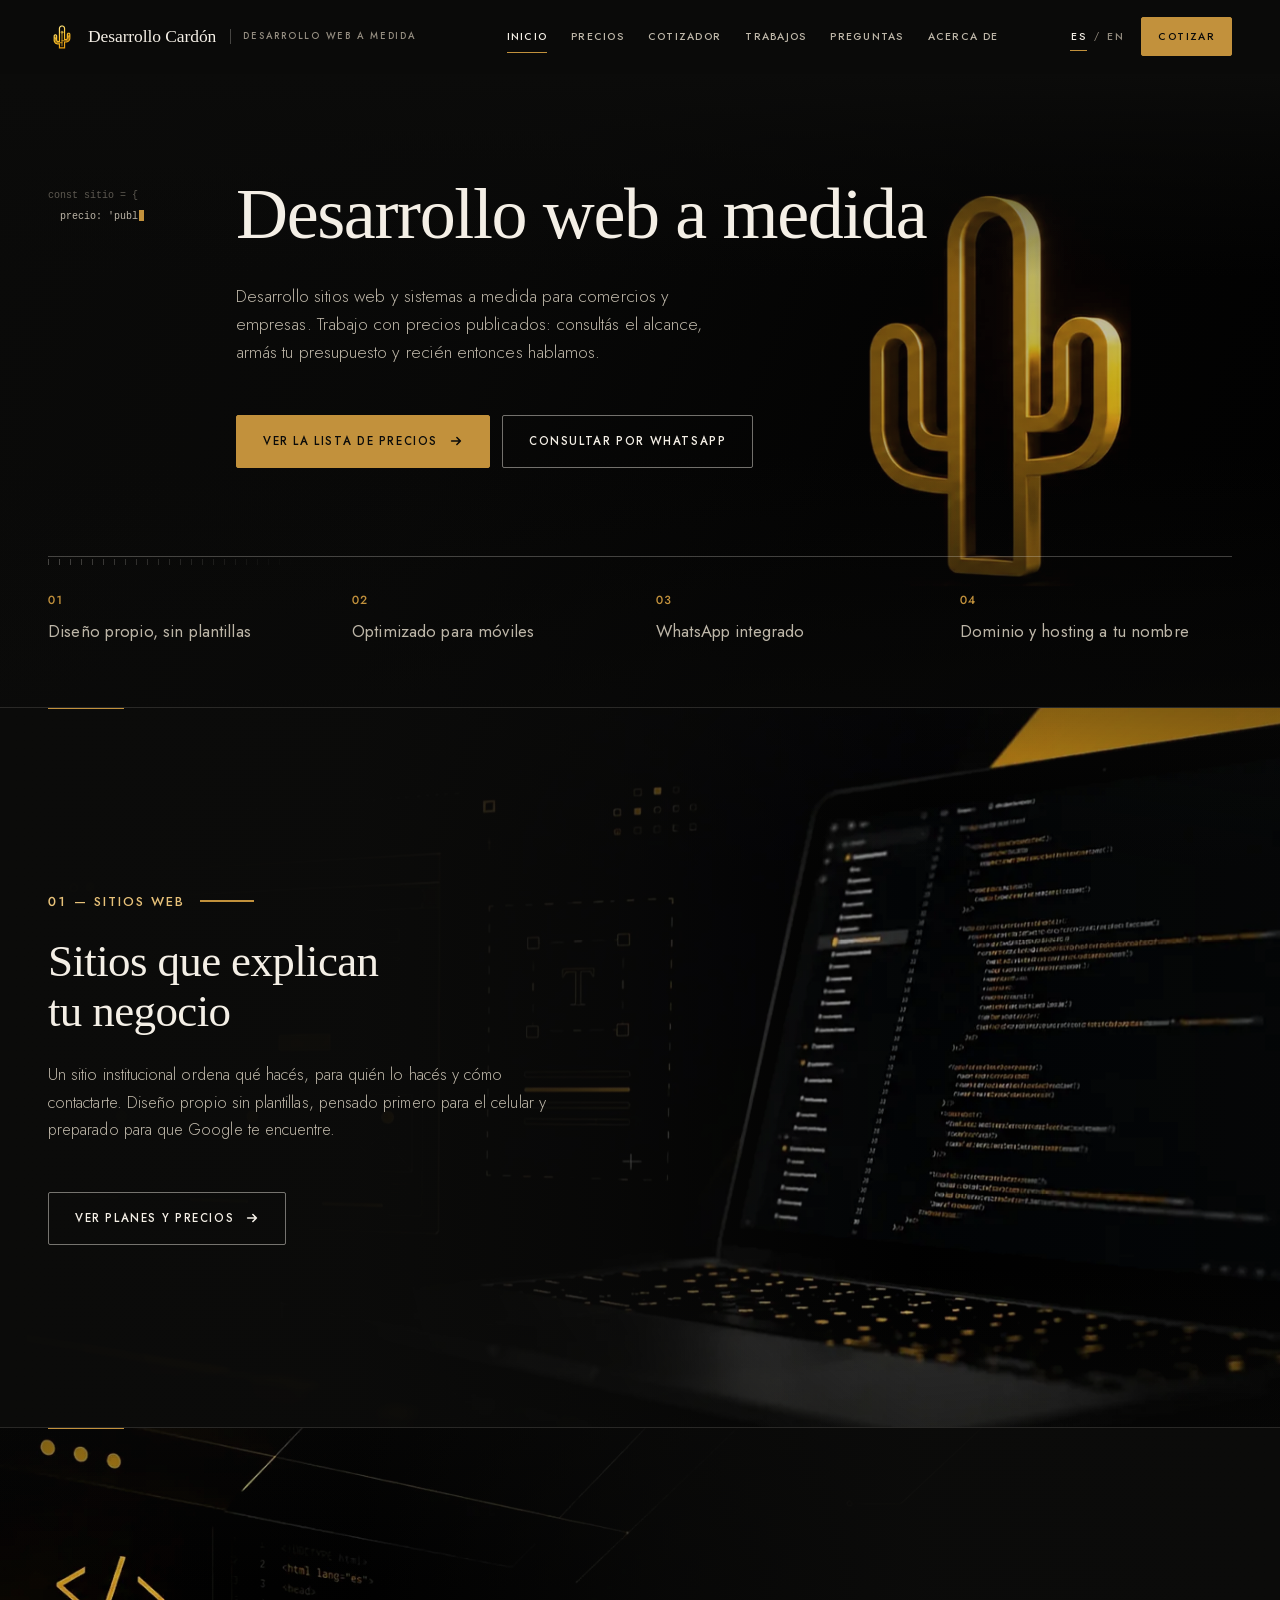
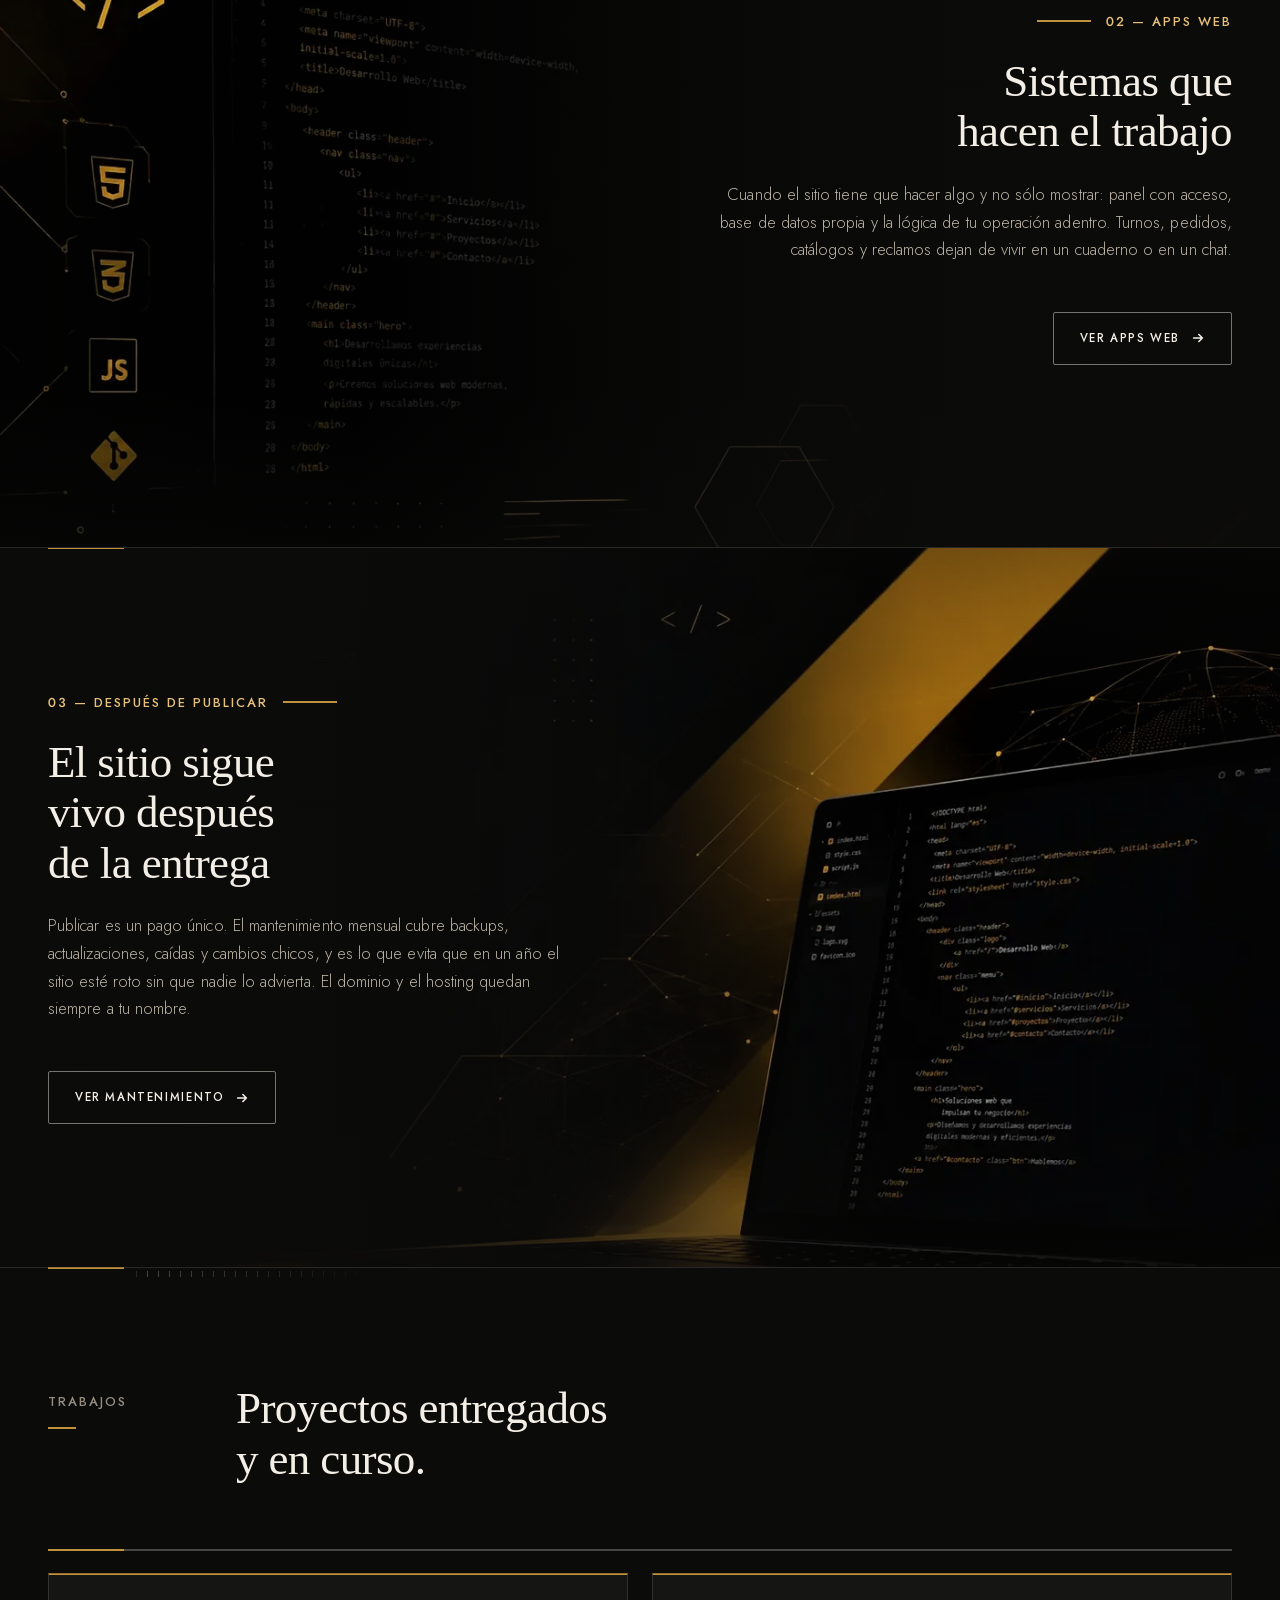
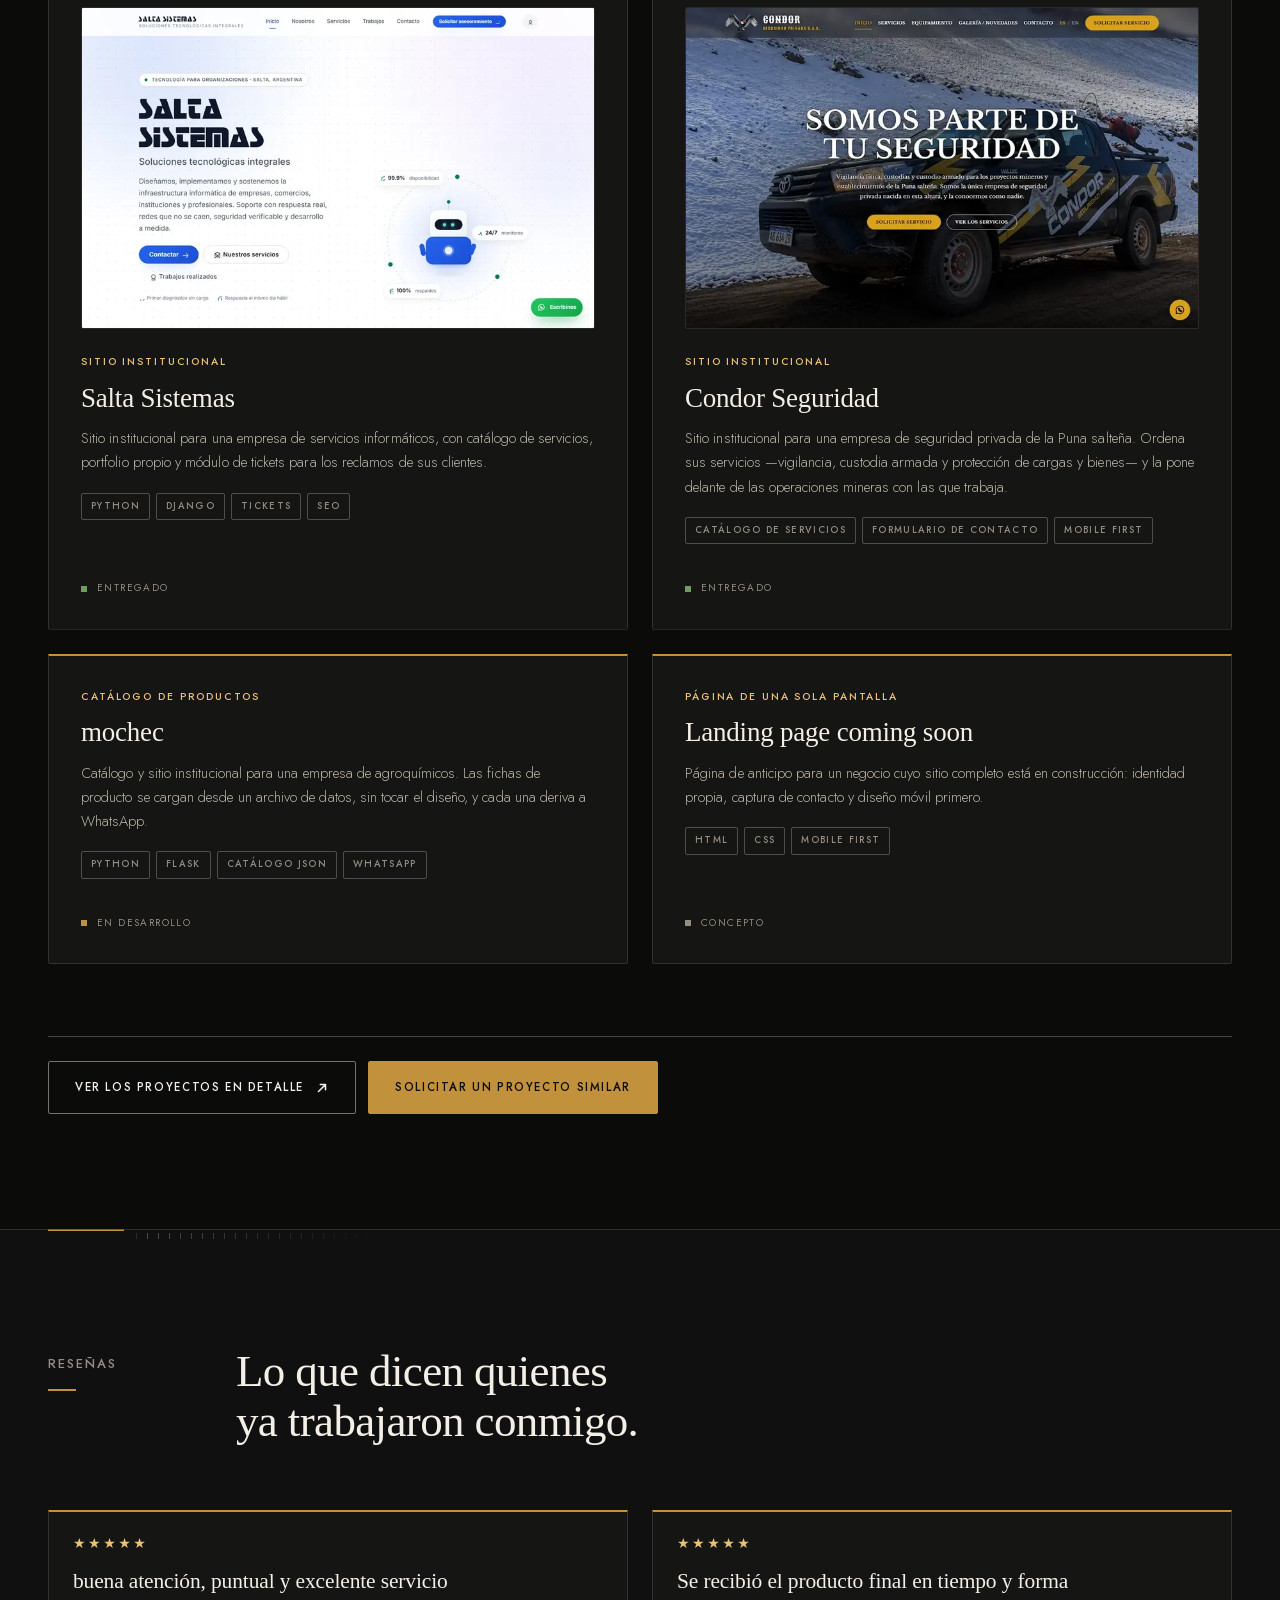
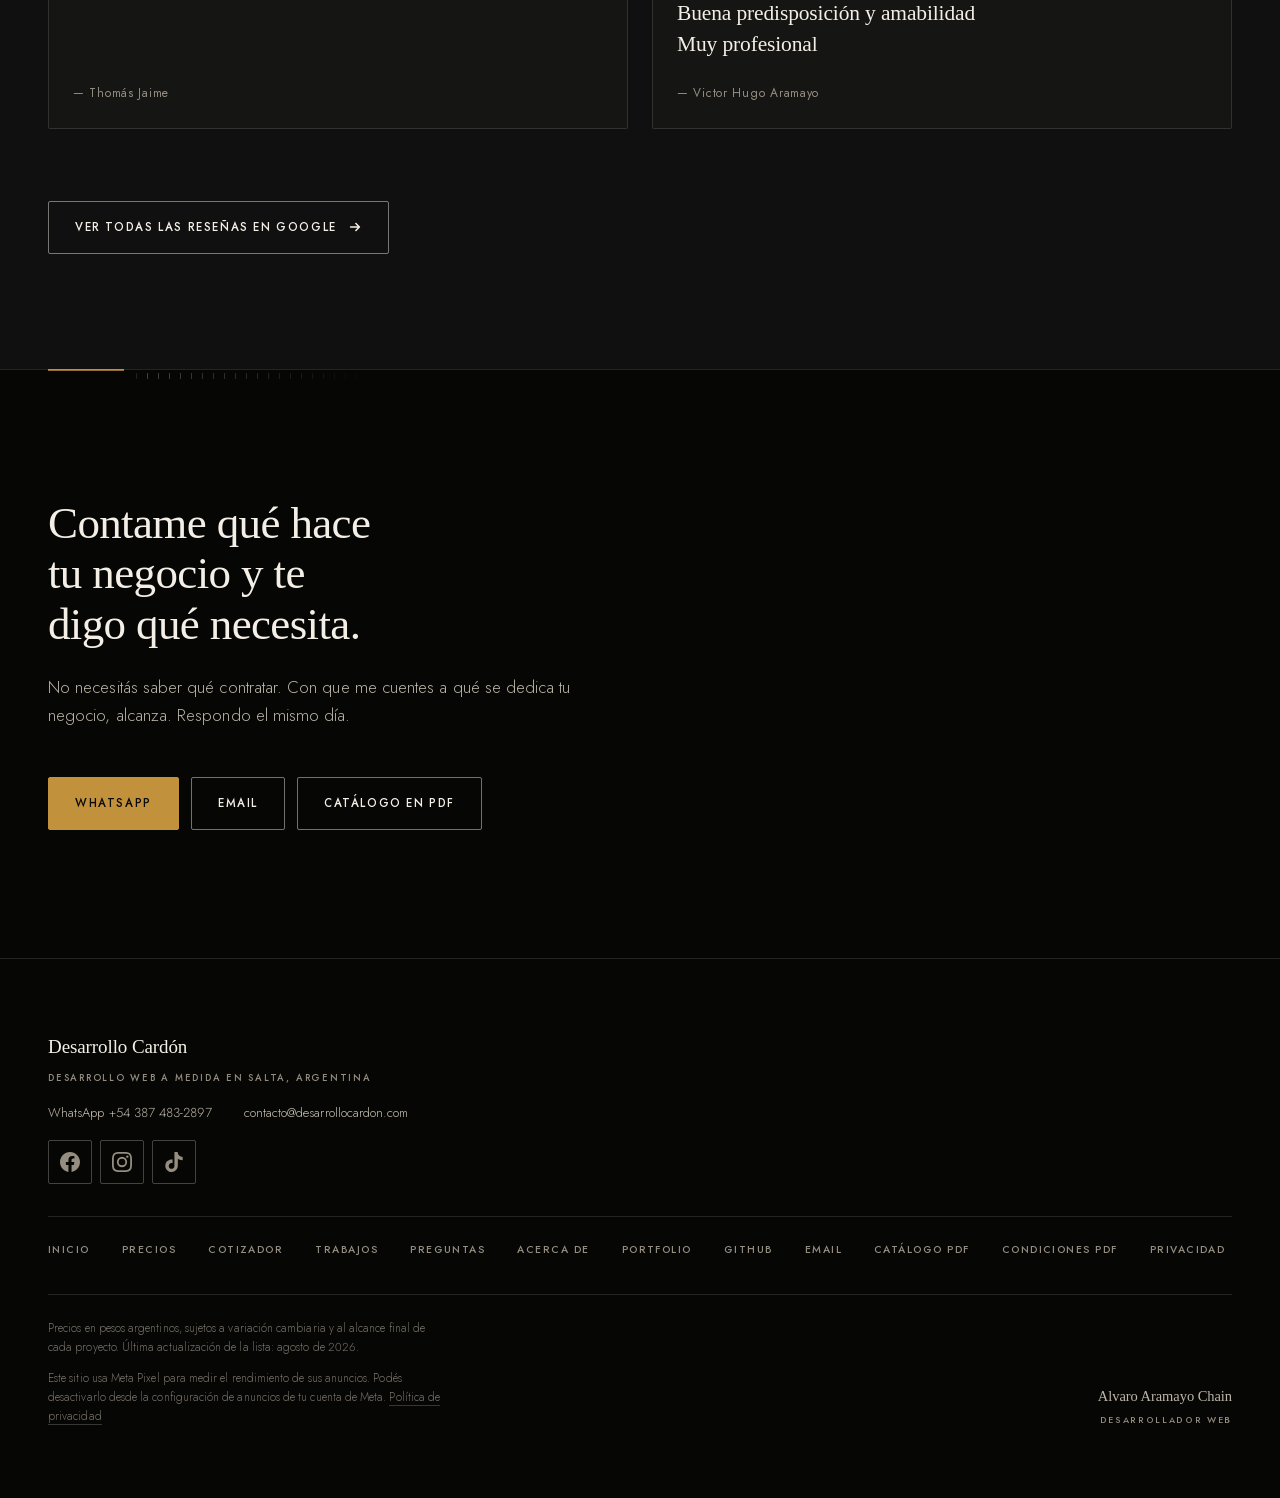
==== commit a7e0cc9c: "Redes sociales con logo en el pie de pagina Co-Authored-By: Claude Sonnet 5.5 <noreply@anthropic.com" ====
--- a/index.html
+++ b/index.html
@@ -356,6 +356,11 @@
       <a href="https://wa.me/543874832897?text=Hola%21%20Quiero%20consultar%20por%20un%20sitio%20web" target="_blank" rel="noopener" data-wa-en="Hi! I'd like to enquire about a website" data-umami-event="whatsapp">WhatsApp +54 387 483-2897</a>
       <a href="mailto:contacto@desarrollocardon.com?subject=Consulta%20por%20servicios%20web" data-mail-en="Enquiry about web services">contacto@desarrollocardon.com</a>
     </p>
+    <nav class="foot-social" aria-label="Redes sociales">
+      <a href="https://www.facebook.com/profile.php?id=61593945924018" target="_blank" rel="noopener" aria-label="Facebook" data-umami-event="social-facebook"><svg viewBox="0 0 24 24" aria-hidden="true"><path d="M24 12.07C24 5.4 18.63 0 12 0S0 5.4 0 12.07c0 6.02 4.39 11.02 10.12 11.93v-8.44H7.08v-3.49h3.04V9.41c0-3.02 1.79-4.69 4.53-4.69 1.31 0 2.69.24 2.69.24v2.97h-1.52c-1.49 0-1.96.93-1.96 1.88v2.26h3.33l-.53 3.49h-2.8V24C19.61 23.09 24 18.09 24 12.07z"/></svg></a>
+      <a href="https://www.instagram.com/desarrollocardondev/" target="_blank" rel="noopener" aria-label="Instagram" data-umami-event="social-instagram"><svg viewBox="0 0 24 24" aria-hidden="true"><path d="M12 2.16c3.2 0 3.58.01 4.85.07 3.25.15 4.77 1.69 4.92 4.92.06 1.27.07 1.65.07 4.85s-.01 3.58-.07 4.85c-.15 3.23-1.66 4.77-4.92 4.92-1.27.06-1.64.07-4.85.07s-3.58-.01-4.85-.07c-3.26-.15-4.77-1.7-4.92-4.92C2.17 15.58 2.16 15.2 2.16 12s.01-3.58.07-4.85C2.38 3.92 3.9 2.38 7.15 2.23 8.42 2.17 8.8 2.16 12 2.16zM12 0C8.74 0 8.33.01 7.05.07 2.7.27.27 2.69.07 7.05.01 8.33 0 8.74 0 12s.01 3.67.07 4.95c.2 4.36 2.62 6.78 6.98 6.98C8.33 23.99 8.74 24 12 24s3.67-.01 4.95-.07c4.35-.2 6.78-2.62 6.98-6.98.06-1.28.07-1.69.07-4.95s-.01-3.67-.07-4.95c-.2-4.35-2.62-6.78-6.98-6.98C15.67.01 15.26 0 12 0zm0 5.84a6.16 6.16 0 1 0 0 12.32 6.16 6.16 0 0 0 0-12.32zM12 16a4 4 0 1 1 0-8 4 4 0 0 1 0 8zm6.4-11.85a1.44 1.44 0 1 0 0 2.88 1.44 1.44 0 0 0 0-2.88z"/></svg></a>
+      <a href="https://www.tiktok.com/@desarrollocardon" target="_blank" rel="noopener" aria-label="TikTok" data-umami-event="social-tiktok"><svg viewBox="0 0 24 24" aria-hidden="true"><path d="M12.53.02C13.84 0 15.14.01 16.44 0c.08 1.53.63 3.09 1.75 4.17 1.12 1.11 2.7 1.62 4.24 1.79v4.03c-1.44-.05-2.89-.35-4.2-.97-.57-.26-1.1-.59-1.62-.93-.01 2.92.01 5.84-.02 8.75-.08 1.4-.54 2.79-1.35 3.94-1.31 1.92-3.58 3.17-5.91 3.21-1.43.08-2.86-.31-4.08-1.03-2.02-1.19-3.44-3.37-3.65-5.71-.02-.5-.03-1-.01-1.49.18-1.9 1.12-3.72 2.58-4.96 1.66-1.44 3.98-2.13 6.15-1.72.02 1.48-.04 2.96-.04 4.44-.99-.32-2.15-.23-3.02.37-.63.41-1.11 1.04-1.36 1.75-.21.51-.15 1.07-.14 1.61.24 1.64 1.82 3.02 3.5 2.87 1.12-.01 2.19-.66 2.77-1.61.19-.33.4-.67.41-1.06.1-1.79.06-3.57.07-5.36.01-4.03-.01-8.05.02-12.07z"/></svg></a>
+    </nav>
     <nav class="foot-links" aria-label="Enlaces">
       <a href="./">Inicio</a>
       <a href="precios/">Precios</a>
--- a/styles.css
+++ b/styles.css
@@ -1296,6 +1296,15 @@
 }
 .foot-contact a{transition:color var(--t-fast);}
 .foot-contact a:hover{color:var(--bone);}
+/* redes: solo el logo, con nombre accesible en aria-label; area tactil de 44px */
+.foot-social{display:flex;gap:var(--s2);margin-top:calc(var(--s5) * -1 + var(--s2));}
+.foot-social a{
+  display:inline-flex;align-items:center;justify-content:center;width:44px;height:44px;
+  border:1px solid var(--line-2);border-radius:var(--r);color:var(--bone-3);
+  transition:color var(--t-fast),border-color var(--t-fast),background var(--t-fast);
+}
+.foot-social svg{width:20px;height:20px;fill:currentColor;}
+.foot-social a:hover,.foot-social a:focus-visible{color:var(--brass);border-color:var(--brass-dp);background:var(--surface);}
 /* Las dos lineas de letra chica cuentan como un solo hijo de .foot-end,
    que a partir de 820px es una rejilla de dos columnas. */
 .foot-fine{display:grid;gap:var(--s3);}
